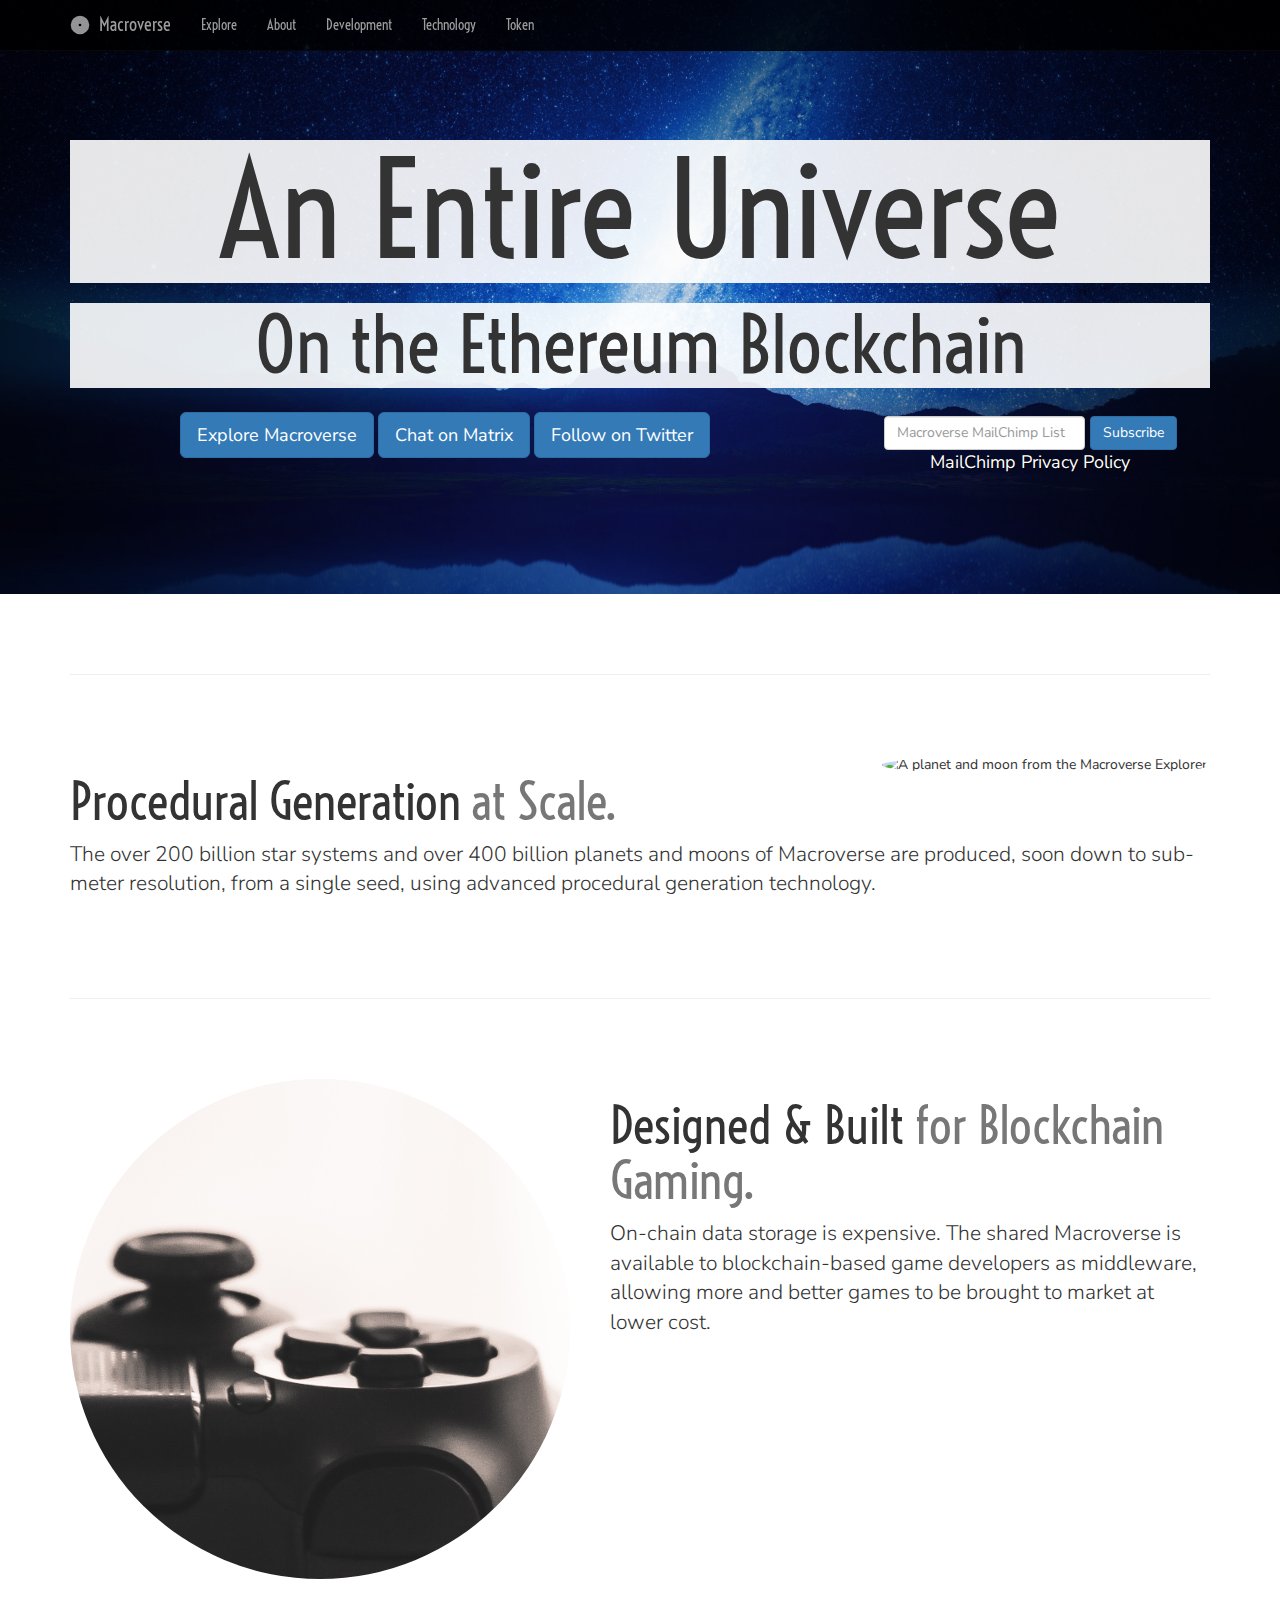
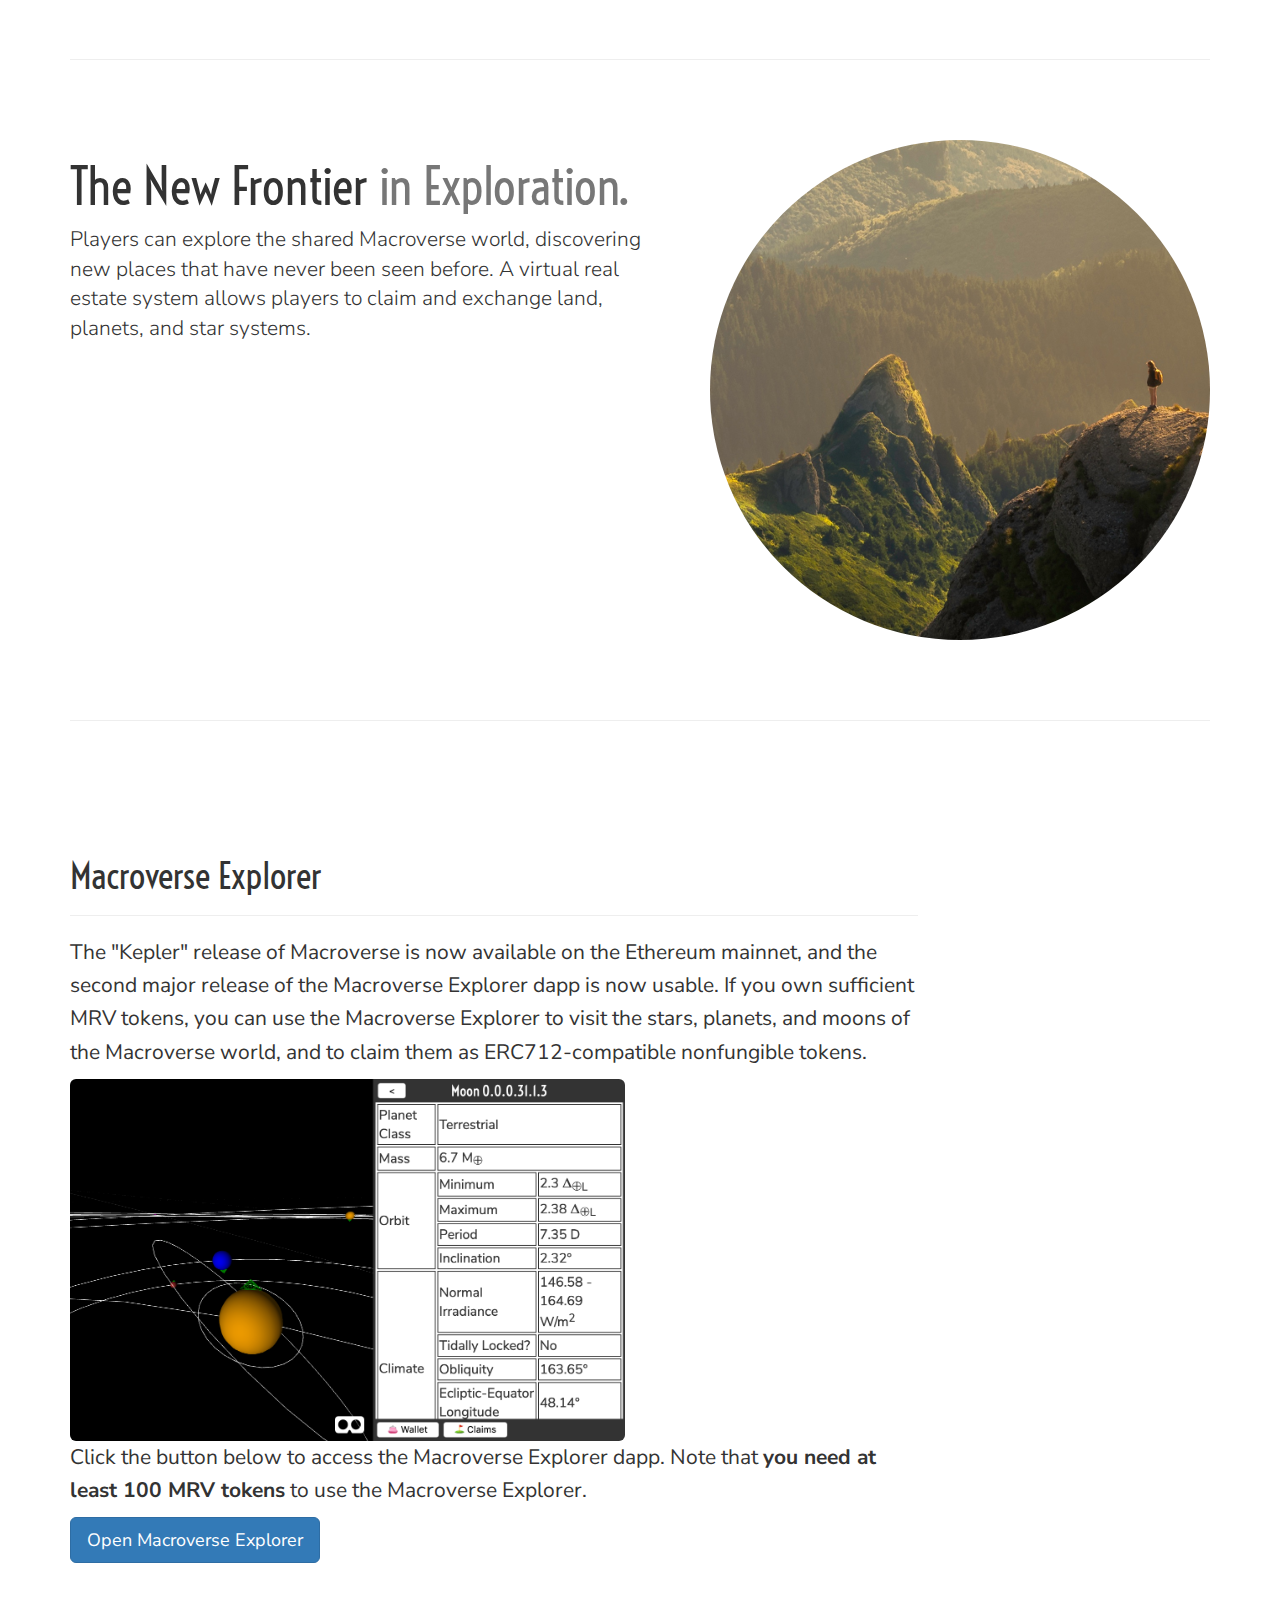
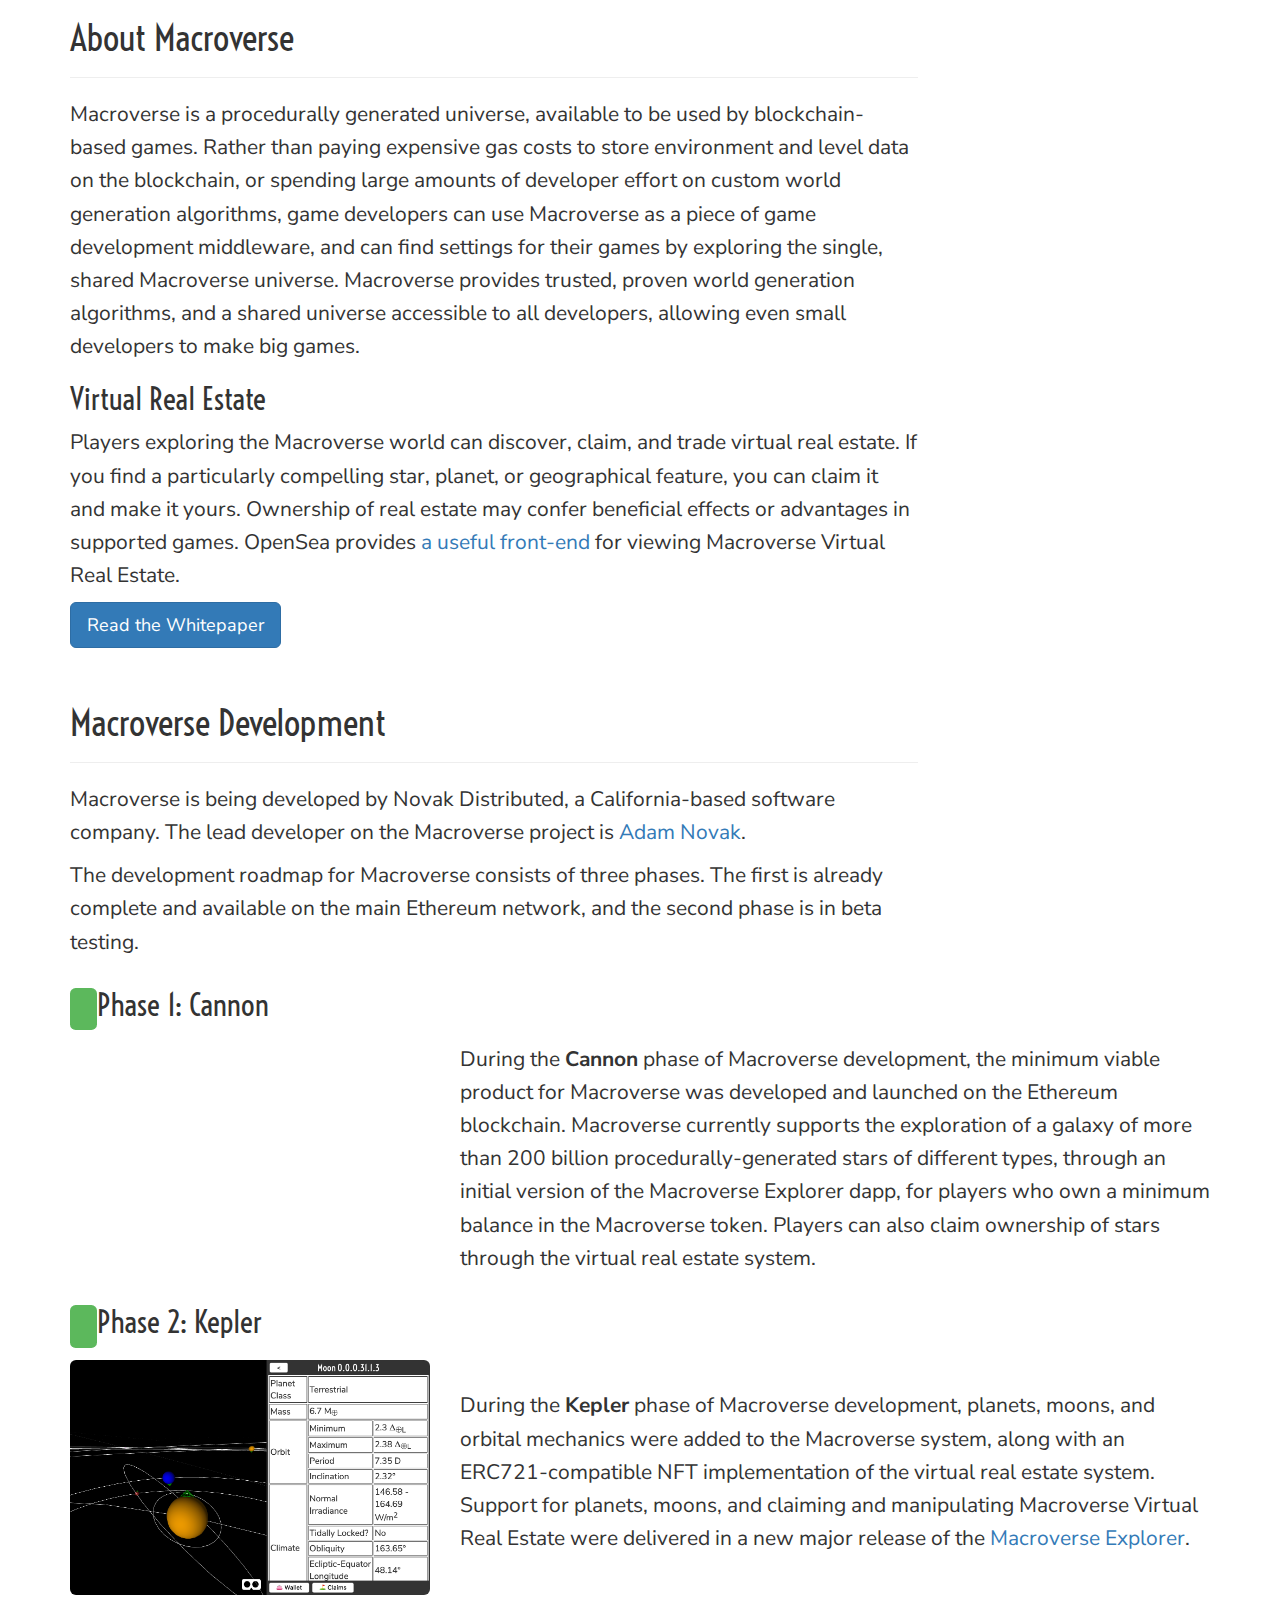
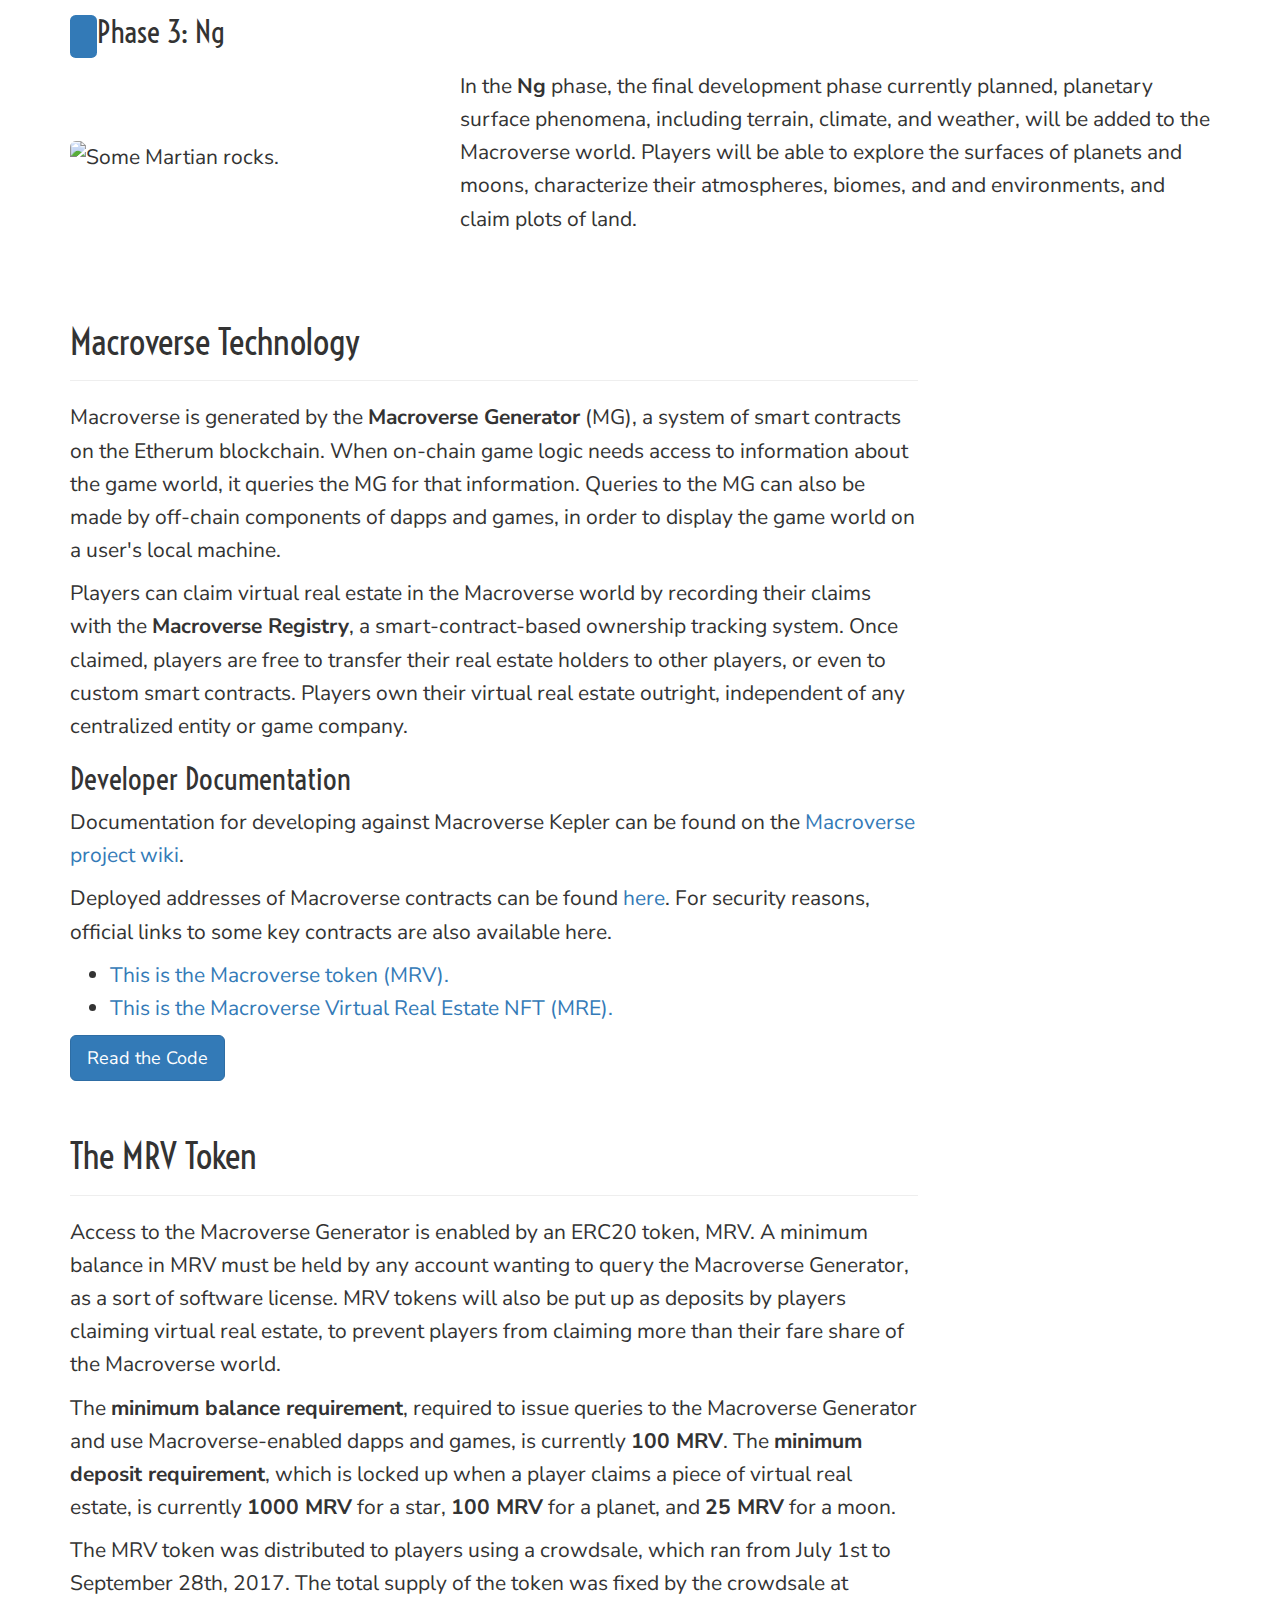
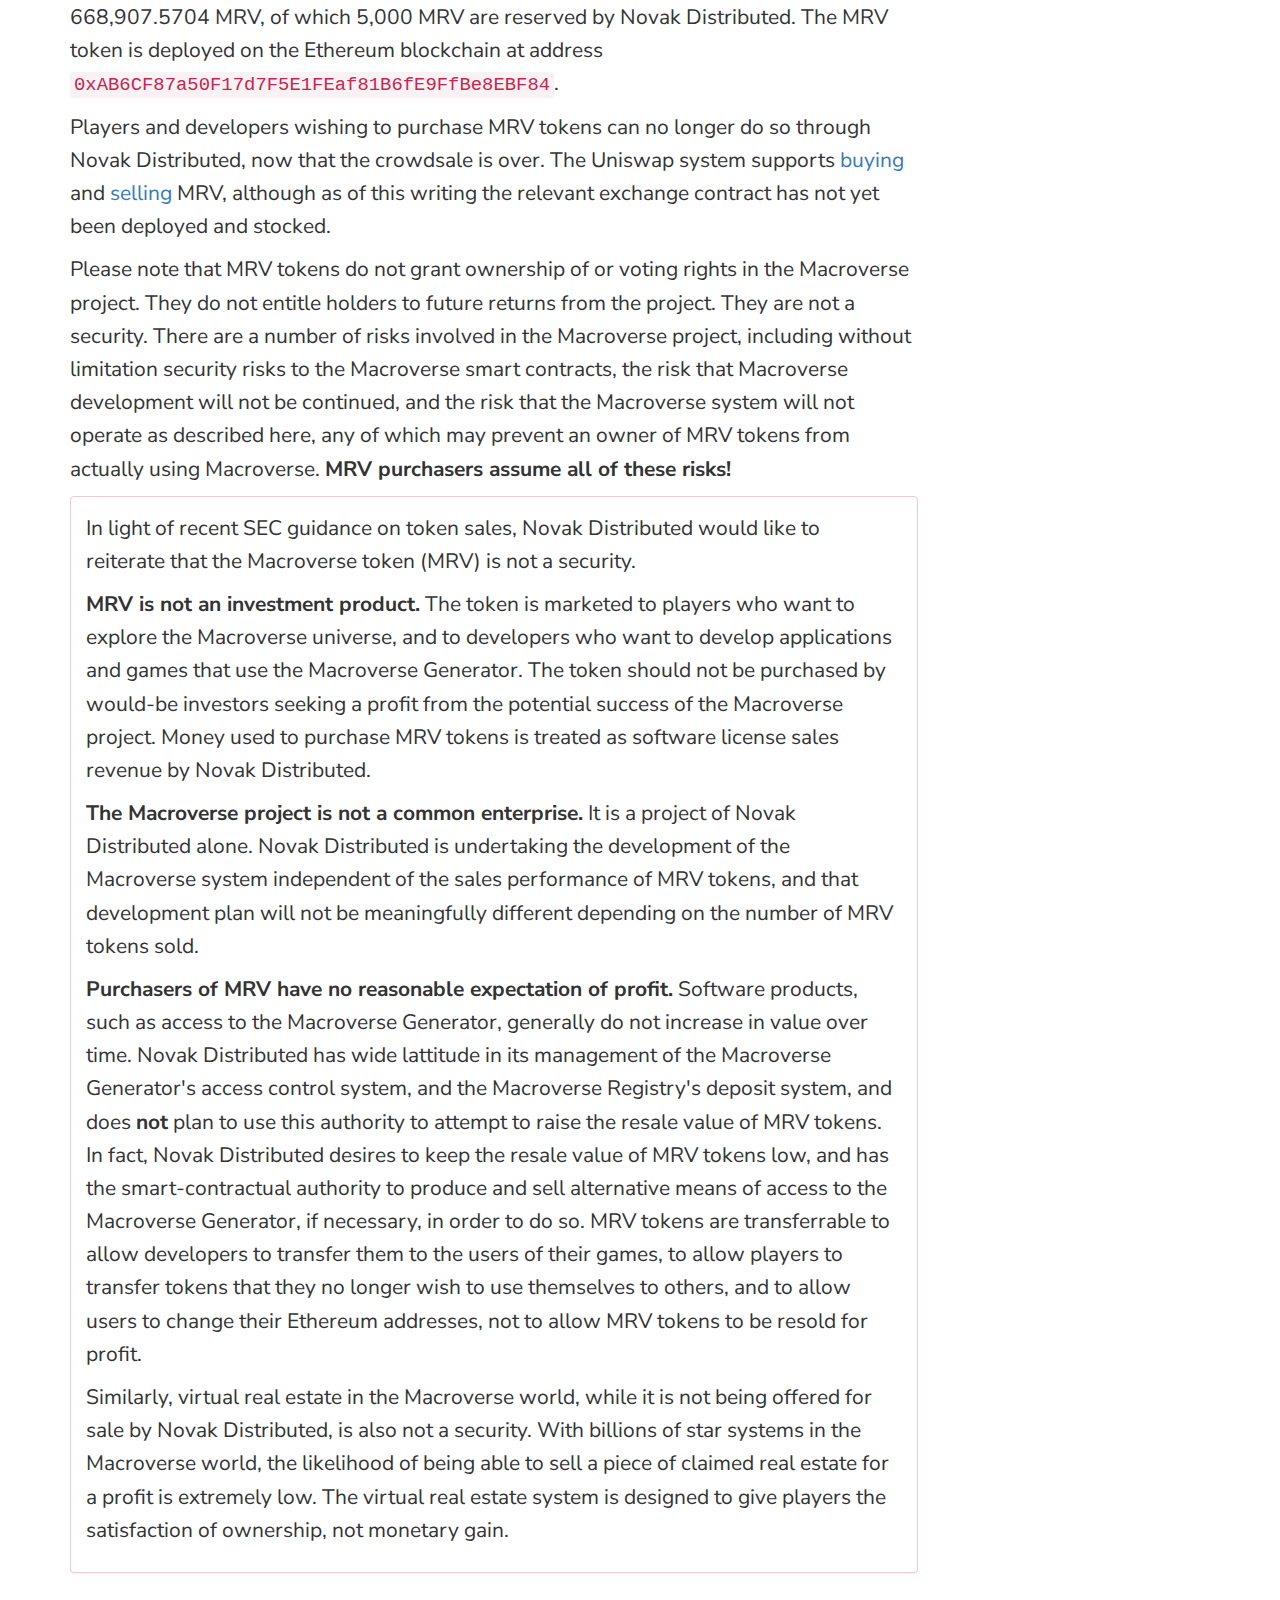
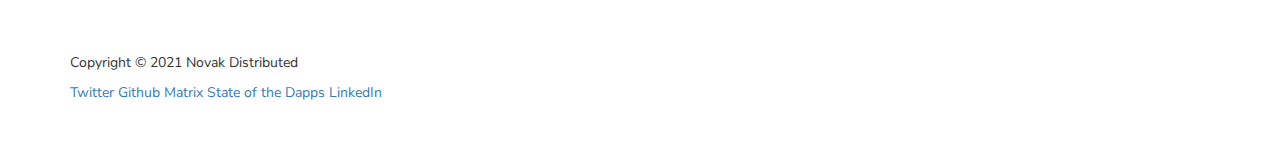
==== index.html @ 2e2df435 "Bump copyright year" ====
<!DOCTYPE html>
<html lang="en">

<head>
    <meta charset="utf-8">
    <meta http-equiv="X-UA-Compatible" content="IE=edge">
    <meta name="viewport" content="width=device-width, initial-scale=1">
    <meta name="description" content="Macroverse is a procedurally-generated world on the Ethereum blockchain. Blockchain games can use the single shared Macroverse world, and players can discover and claim virtual real estate.">
    <meta name="author" content="Novak Distributed">
    <link rel="icon" href="img/logo.png">

    <title>Macroverse: An Entire Universe on the Ethereum Blockchain</title>

    <meta property="og:title" content="Macroverse: An Entire Universe on the Ethereum Blockchain">
    <meta property="og:description" content="Macroverse is a procedurally-generated world on the Ethereum blockchain. Blockchain games can use the single shared Macroverse world, and players can discover and claim virtual real estate.">
    <meta property="og:url" content="https://macroverse.io/">
    <meta property="og:type" content="website">
    <meta property="og:image" content="https://macroverse.io/img/screenshot.jpg">
    
    <meta property="twitter:card" content="summary_large_image">
    <meta property="twitter:site" content="MacroverseMRV">
    
    
    
    <!-- Bootstrap Core CSS -->
    <link href="css/bootstrap.min.css" rel="stylesheet">

    <!-- Custom CSS -->
    <link href="css/one-page-wonder.css" rel="stylesheet">
    
    <!-- Cool Fonts for Cool Stuff -->
    <link href="https://fonts.googleapis.com/css?family=Nunito+Sans|Voltaire" rel="stylesheet">
    
    <!-- Font Awesome -->
    <link href="css/font-awesome.min.css" rel="stylesheet">

    <!-- HTML5 Shim and Respond.js IE8 support of HTML5 elements and media queries -->
    <!-- WARNING: Respond.js doesn't work if you view the page via file:// -->
    <!--[if lt IE 9]>
        <script src="https://oss.maxcdn.com/libs/html5shiv/3.7.0/html5shiv.js"></script>
        <script src="https://oss.maxcdn.com/libs/respond.js/1.4.2/respond.min.js"></script>
    <![endif]-->

</head>

<body>

    <!-- Navigation -->
    <nav class="navbar navbar-inverse navbar-fixed-top transparent" role="navigation">
        <div class="container">
            <!-- Brand and toggle get grouped for better mobile display -->
            <div class="navbar-header">
                <button type="button" class="navbar-toggle transbutton" data-toggle="collapse" data-target="#bs-example-navbar-collapse-1">
                    <span class="sr-only">Toggle navigation</span>
                    <span class="icon-bar"></span>
                    <span class="icon-bar"></span>
                    <span class="icon-bar"></span>
                </button>
                <a class="navbar-brand nonsense transbutton" href="#"><span class="navbar-holder"><div class="navbar-logo" aria-hidden="true"></div></span><span class="navbar-name">Macroverse</span></a>
            </div>
            <!-- Collect the nav links, forms, and other content for toggling -->
            <div class="collapse navbar-collapse" id="bs-example-navbar-collapse-1">
                <ul class="nav navbar-nav">
                    <li class="transbutton">
                        <a href="#explore">Explore</a>
                    </li>
                    <li class="transbutton">
                        <a href="#about">About</a>
                    </li>
                    <li class="transbutton">
                        <a href="#dev">Development</a>
                    </li>
                    <li class="transbutton">
                        <a href="#tech">Technology</a>
                    </li>
                    <li class="transbutton">
                        <a href="#token">Token</a>
                    </li>
                </ul>
            </div>
            <!-- /.navbar-collapse -->
        </div>
        <!-- /.container -->
    </nav>

    <!-- Full Width Image Header -->
    <header class="header-image">
        <div class="headline">
            <div class="container">
                <h1 class="nonsense">An Entire Universe</h1>
                <h2>On the Ethereum Blockchain</h2>
                <div class="row">
                    <div class="col-md-8 action">
                        <a class="btn btn-primary btn-lg" href="#explore">
                            <span class="fa fa-flag" aria-hidden="true"></span>
                            Explore Macroverse
                        </a>
                    
                        <a class="btn btn-primary btn-lg" href="https://matrix.to/#/#macroverse:matrix.org" target="_blank">
                            <span class="fa fa-comments-o" aria-hidden="true"></span>
                            Chat on Matrix
                        </a>
                    
                        <a class="btn btn-primary btn-lg" href="https://twitter.com/MacroverseMRV" target="_blank">
                            <span class="fa fa-twitter" aria-hidden="true"></span>
                            Follow on Twitter
                        </a>
                    </div>
                    <form class="form-inline col-md-4 action tall-form" action="https://twitter.us16.list-manage.com/subscribe/post" method="POST" target="_blank">
                        <input type="hidden" name="u" value="1e07a358abd846919124be0b8">
                        <input type="hidden" name="id" value="fa90f1ebbe">
                        <div style="display: none" aria-label="Please leave the following three fields empty">
                            <label for="b_name">Name: </label>
                            <input type="text" name="b_name" tabindex="-1" value="" placeholder="Freddie">

                            <label for="b_email">Email: </label>
                            <input type="email" name="b_email" tabindex="-1" value="" placeholder="youremail@gmail.com">

                            <label for="b_comment">Comment: </label>
                            <textarea name="b_comment" tabindex="-1" placeholder="Please comment"></textarea>
                        </div>

                        <div class="form-group">
                            <input type="email" value="" name="MERGE0" class="form-control" placeholder="Macroverse MailChimp List">
                            <input type="submit" value="Subscribe" name="submit" class="btn btn-primary"><br>
                            <a class="mail-privacy" href="https://mailchimp.com/legal/privacy/" target="_blank">MailChimp Privacy Policy</a>
                        </div>
                    </form>
                </div>
            </div>
        </div>
    </header>

    <!-- Page Content -->
    <div class="container">

        <hr class="featurette-divider">

        <!-- First Featurette -->
        <div class="featurette" id="pitch1">
            <img class="featurette-image img-circle img-responsive pull-right" src="img/explorer-promo.png" title="A planet and moon from the Macroverse Explorer.">
            <h2 class="featurette-heading">Procedural Generation
                <span class="text-muted">at Scale.</span>
            </h2>
            <p class="lead">
                The over 200 billion star systems and over 400 billion planets and moons of Macroverse are produced, soon down to sub-meter resolution, from a single seed, using advanced procedural generation technology.
            </p>
        </div>

        <hr class="featurette-divider">

        <!-- Second Featurette -->
        <div class="featurette" id="pitch2">
            <img class="featurette-image img-circle img-responsive pull-left" src="img/gaming.png" title="A video game controller.">
            <h2 class="featurette-heading">Designed & Built
                <span class="text-muted">for Blockchain Gaming.</span>
            </h2>
            <p class="lead">
                On-chain data storage is expensive. The shared Macroverse is available to blockchain-based game developers as middleware, allowing more and better games to be brought to market at lower cost.
            </p>
        </div>

        <hr class="featurette-divider">

        <!-- Third Featurette -->
        <div class="featurette" id="pitch3">
            <img class="featurette-image img-circle img-responsive pull-right" src="img/exploration2.png" title="A person with a backpack overlooking a valley full of trees.">
            <h2 class="featurette-heading">The New Frontier
                <span class="text-muted">in Exploration.</span>
            </h2>
            <p class="lead">
                Players can explore the shared Macroverse world, discovering new places that have never been seen before. A virtual real estate system allows players to claim and exchange land, planets, and star systems.
            </p>
        </div>

        <hr class="featurette-divider">
        
        <section class="row">
            <div class="col-lg-9" id="explore">
                <a name="kepler-beta"></a>
                <div class="page-header">
                    <h1 class="display-3">Macroverse Explorer</h1>
                </div>
                <p>
                   The &quot;Kepler&quot; release of Macroverse is now available on the Ethereum mainnet, and the second major release of the Macroverse Explorer dapp is now usable. If you own sufficient MRV tokens, you can use the Macroverse Explorer to visit the stars, planets, and moons of the Macroverse world, and to claim them as ERC712-compatible nonfungible tokens.
                </p>
                <div class="row">
                    <div class="col-md-8">
                        <img class="img-responsive img-rounded" src="img/explorer2.png" title="A screenshot of the Macroverse Explorer Kepler beta, showing a 3D view of a planet with moons and a selection of planet statistics.">
                    </div>
                </div>
                <p>
                    Click the button below to access the Macroverse Explorer dapp. Note that <b>you need at least 100 MRV tokens</b> to use the Macroverse Explorer.
                </p>
                <a class="btn btn-primary btn-lg" href="https://novakdistributed.github.io/macroverse-explorer/" target="_blank">
                    <span class="fa fa-external-link" aria-hidden="true"></span>
                    Open Macroverse Explorer
                </a>
            </div>
        </section>

        <section class="row">
            <div class="col-lg-9" id="about">
                <div class="page-header">
                    <h1 class="display-3">About Macroverse</h1>
                </div>
                <p>
                    Macroverse is a procedurally generated universe, available to be used by blockchain-based games. Rather than paying expensive gas costs to store environment and level data on the blockchain, or spending large amounts of developer effort on custom world generation algorithms, game developers can use Macroverse as a piece of game development middleware, and can find settings for their games by exploring the single, shared Macroverse universe. Macroverse provides trusted, proven world generation algorithms, and a shared universe accessible to all developers, allowing even small developers to make big games.
                </p>
                <h2>Virtual Real Estate</h2>
                <p>
                    Players exploring the Macroverse world can discover, claim, and trade virtual real estate. If you find a particularly compelling star, planet, or geographical feature, you can claim it and make it yours. Ownership of real estate may confer beneficial effects or advantages in supported games. OpenSea provides <a href="https://opensea.io/assets/macroverse-real-estate" target="_blank">a useful front-end</a> for viewing Macroverse Virtual Real Estate.
                </p>
                <a class="btn btn-primary btn-lg" href="MacroverseWhitepaper.pdf" target="_blank">
                    <span class="fa fa-book" aria-hidden="true"></span>
                    Read the Whitepaper
                </a>
            </div>
        </section>
        
        <section class="row">
            <div class="col-lg-9" id="dev">
                <div class="page-header">
                    <h1 class="display-3">Macroverse Development</h1>
                </div>
                <p>
                    Macroverse is being developed by Novak Distributed, a California-based software company. The lead developer on the Macroverse project is <a href="https://www.linkedin.com/in/adam-novak-607177133/">Adam Novak</a>.
                </p>
                <p>
                    The development roadmap for Macroverse consists of three phases. The first is already complete and available on the main Ethereum network, and the second phase is in beta testing.
                </p>
            </div>
            <div class="col-lg-12">
                <h2><span class="label label-success"><i class="fa fa-check" aria-hidden="true"></i></span> Phase 1: Cannon</h2>
                
                <div class="row vertical-align">
                    <div class="col-md-4">
                        <video autoplay muted loop class="img-responsive img-rounded" title="An animation of the version 1 Macroverse Explorer loading a sector full of stars.">
                            <source src="img/explorer.mp4" type="video/mp4">
                        </video>
                    </div>
                    <div class="col-md-8">
                        <p>
                            During the <strong>Cannon</strong> phase of Macroverse development, the minimum viable product for Macroverse was developed and launched on the Ethereum blockchain. Macroverse currently supports the exploration of a galaxy of more than 200 billion procedurally-generated stars of different types, through an initial version of the Macroverse Explorer dapp, for players who own a minimum balance in the Macroverse token. Players can also claim ownership of stars through the virtual real estate system.
                        </p>
                    </div>
                </div>
                <h2><span class="label label-success"><i class="fa fa-check" aria-hidden="true"></i></span> Phase 2: Kepler</h2>
                <div class="row vertical-align">
                    <div class="col-md-4">
                        <img class="img-responsive img-rounded" src="img/explorer2.png" title="A screenshot of the Macroverse Explorer Kepler beta, showing a 3D view of a planet with moons and a selection of planet statistics.">
                    </div>
                    <div class="col-md-8">
                        <p>
                            During the <strong>Kepler</strong> phase of Macroverse development, planets, moons, and orbital mechanics were added to the Macroverse system, along with an ERC721-compatible NFT implementation of the virtual real estate system. Support for planets, moons, and claiming and manipulating Macroverse Virtual Real Estate were delivered in a new major release of the <a href="#explore">Macroverse Explorer</a>.
                        </p>
                    </div>
                </div>
                <h2><span class="label label-primary"><i class="fa fa-cog fa-spin" aria-hidden="true"></i></span> Phase 3: Ng</h2>
                <div class="row vertical-align">
                    <div class="col-md-4">
                        <img class="img-responsive img-rounded" src="img/mars.jpg" title="Some Martian rocks.">
                    </div>
                    <div class="col-md-8">
                        <p>
                            In the <strong>Ng</strong> phase, the final development phase currently planned, planetary surface phenomena, including terrain, climate, and weather, will be added to the Macroverse world. Players will be able to explore the surfaces of planets and moons, characterize their atmospheres, biomes, and and environments, and claim plots of land.
                        </p>
                    </div>
                </div>
            </div>
        </section>
        
        <section class="row">
            <div class="col-lg-9" id="tech">
                <div class="page-header">
                    <h1 class="display-3">Macroverse Technology</h1>
                </div>
                <p>
                    Macroverse is generated by the <b>Macroverse Generator</b> (MG), a system of smart contracts on the Etherum blockchain. When on-chain game logic needs access to information about the game world, it queries the MG for that information. Queries to the MG can also be made by off-chain components of dapps and games, in order to display the game world on a user's local machine.
                </p>
                <p>
                    Players can claim virtual real estate in the Macroverse world by recording their claims with the <b>Macroverse Registry</b>, a smart-contract-based ownership tracking system. Once claimed, players are free to transfer their real estate holders to other players, or even to custom smart contracts. Players own their virtual real estate outright, independent of any centralized entity or game company.
                </p>
                
                <h2>Developer Documentation</h2>
                <p>
                    Documentation for developing against Macroverse Kepler can be found on the <a href="https://github.com/NovakDistributed/macroverse/wiki" target="_blank">Macroverse project wiki</a>.
                </p>
                <p>
                    Deployed addresses of Macroverse contracts can be found <a href="https://github.com/NovakDistributed/macroverse/wiki/Contract-Addresses" target="_blank">here</a>. For security reasons, official links to some key contracts are also available here.
                </p>
                <ul>
                    <li><a href="https://etherscan.io/token/0xAB6CF87a50F17d7F5E1FEaf81B6fE9FfBe8EBF84" target="_blank">This is the Macroverse token (MRV).</a></li>
                    <li><a href="https://etherscan.io/token/0xE72f7a7d339A9d4B729dEa0549D39645d51FAaF7" target="_blank">This is the Macroverse Virtual Real Estate NFT (MRE).</a></li>
                </ul>
                
                <a class="btn btn-primary btn-lg" href="https://github.com/NovakDistributed/macroverse" target="_blank">
                    <span class="fa fa-github-alt" aria-hidden="true"></span>
                    Read the Code
                </a>
                
            </div>
        </section>
        
        <section class="row">
            <div class="col-lg-9" id="token">
                <div class="page-header">
                    <h1 class="display-3">The MRV Token</h1>
                </div>
                <p>
                    Access to the Macroverse Generator is enabled by an ERC20 token, MRV. A minimum balance in MRV must be held by any account wanting to query the Macroverse Generator, as a sort of software license. MRV tokens will also be put up as deposits by players claiming virtual real estate, to prevent players from claiming more than their fare share of the Macroverse world.
                </p>
                <p>
                    The <b>minimum balance requirement</b>, required to issue queries to the Macroverse Generator and use Macroverse-enabled dapps and games, is currently <b>100 MRV</b>. The <b>minimum deposit requirement</b>, which is locked up when a player claims a piece of virtual real estate, is currently <b>1000 MRV</b> for a star, <b>100 MRV</b> for a planet, and <b>25 MRV</b> for a moon.
                </p>
                <p>
                    The MRV token was distributed to players using a crowdsale, which ran from July 1st to September 28th, 2017. The total supply of the token was fixed by the crowdsale at 668,907.5704 MRV, of which 5,000 MRV are reserved by Novak Distributed. The MRV token is deployed on the Ethereum blockchain at address <code class="eth-address">0xAB6CF87a50F17d7F5E1FEaf81B6fE9FfBe8EBF84</code>.
                </p>
                <p>
                    Players and developers wishing to purchase MRV tokens can no longer do so through Novak Distributed, now that the crowdsale is over. The Uniswap system supports <a href="https://uniswap.exchange/swap?theme=light&outputCurrency=0xab6cf87a50f17d7f5e1feaf81b6fe9ffbe8ebf84" target="_blank">buying</a> and <a href="https://uniswap.exchange/swap?theme=light&inputCurrency=0xab6cf87a50f17d7f5e1feaf81b6fe9ffbe8ebf84" target="_blank">selling</a> MRV, although as of this writing the relevant exchange contract has not yet been deployed and stocked.
                </p>
                <p>
                    Please note that MRV tokens do not grant ownership of or voting rights in the Macroverse project. They do not entitle holders to future returns from the project. They are not a security. There are a number of risks involved in the Macroverse project, including without limitation security risks to the Macroverse smart contracts, the risk that Macroverse development will not be continued, and the risk that the Macroverse system will not operate as described here, any of which may prevent an owner of MRV tokens from actually using Macroverse. <strong>MRV purchasers assume all of these risks!</strong>
                </p>
                <div class="panel panel-danger">
                    <div class="panel-body">
                        <p>
                            In light of recent SEC guidance on token sales, Novak Distributed would like to reiterate that the Macroverse token (MRV) is not a security.
                        </p>
                        <p>
                            <strong>MRV is not an investment product.</strong> The token is marketed to players who want to explore the Macroverse universe, and to developers who want to develop applications and games that use the Macroverse Generator. The token should not be purchased by would-be investors seeking a profit from the potential success of the Macroverse project. Money used to purchase MRV tokens is treated as software license sales revenue by Novak Distributed.
                        </p>
                        <p>
                            <strong>The Macroverse project is not a common enterprise.</strong> It is a project of Novak Distributed alone. Novak Distributed is undertaking the development of the Macroverse system independent of the sales performance of MRV tokens, and that development plan will not be meaningfully different depending on the number of MRV tokens sold.
                        </p>
                        <p>
                            <strong>Purchasers of MRV have no reasonable expectation of profit.</strong> Software products, such as access to the Macroverse Generator, generally do not increase in value over time. Novak Distributed has wide lattitude in its management of the Macroverse Generator's access control system, and the Macroverse Registry's deposit system, and does <strong>not</strong> plan to use this authority to attempt to raise the resale value of MRV tokens. In fact, Novak Distributed desires to keep the resale value of MRV tokens low, and has the smart-contractual authority to produce and sell alternative means of access to the Macroverse Generator, if necessary, in order to do so. MRV tokens are transferrable to allow developers to transfer them to the users of their games, to allow players to transfer tokens that they no longer wish to use themselves to others, and to allow users to change their Ethereum addresses, not to allow MRV tokens to be resold for profit.
                        </p>
                        <p>
                            Similarly, virtual real estate in the Macroverse world, while it is not being offered for sale by Novak Distributed, is also not a security. With billions of star systems in the Macroverse world, the likelihood of being able to sell a piece of claimed real estate for a profit is extremely low. The virtual real estate system is designed to give players the satisfaction of ownership, not monetary gain.
                        </p>
                    </div>
                </div>
            </div>
        </section>
        
        <!-- Footer -->
        <footer>
            <div class="row">
                <div class="col-lg-12">
                    <p>
                        
                    </p>
                </div>
            </div>
            <div class="row">
                <div class="col-lg-12">
                    <p>Copyright &copy; 2021 Novak Distributed</p>
                    <p>
                        <a href="https://twitter.com/MacroverseMRV">Twitter</a>
                        <a href="https://github.com/NovakDistributed/macroverse">Github</a>
                        <a href="https://matrix.to/#/#macroverse:matrix.org">Matrix</a>
                        <a href="https://dapps.ethercasts.com/dapp/macroverse">State of the Dapps</a>
                        <a href="https://www.linkedin.com/in/adam-novak-607177133/">LinkedIn</a>
                    </p>
                </div>
            </div>
        </footer>

    </div>
    <!-- /.container -->

    <!-- jQuery -->
    <script src="js/jquery.js"></script>

    <!-- Bootstrap Core JavaScript -->
    <script src="js/bootstrap.min.js"></script>
    
</body>

</html>
---- css/one-page-wonder.css ----
/*
 * Start Bootstrap - One Page Wonder (http://startbootstrap.com/)
 * Copyright 2013-2016 Start Bootstrap
 * Licensed under MIT (https://github.com/BlackrockDigital/startbootstrap/blob/gh-pages/LICENSE)
 */

body {
    margin-top: 0px; /*50px;*/ /* Required padding for .navbar-fixed-top. Remove if using .navbar-static-top. Change if height of navigation changes. */
}

/* Cool Fonts */
h1,h2,h3,.navbar { 
    font-family: 'Voltaire', sans-serif;
}
body,form,.btn,h4,h5,h6,.label {
    font-family: 'Nunito Sans', serif;
}

/* Readable Text */
section {
    font-size: 21px;
    line-height: 1.58;
}

h1.display-3 {
    margin-top: 55px;
}

/* Ethereum addresses that fit on phones */
.eth-address {
    word-wrap: break-word;
}

/* Transparent Top Bar */

.transparent {
    background: rgba(0,0,0,0.8);
}

.transbutton-best > a {
    color: red !important;
}

.transbutton-best > a:hover {
    color: white !important;
}

.transbutton:hover {
    background: rgba(0,0,0,1) !important;
}

.navbar-logo {
    width: 20px;
    height: 20px;
    margin-right: 0.5em;
    background-image: url('../img/logo-light.svg');
    background-size: cover;
    display: inline-block;
}

.navbar-name {
    vertical-align: top;
}

.transbutton:hover .navbar-logo, .transbutton:active .navbar-logo, .transbutton:focus .navbar-logo {
    background-image: url('../img/logo-white.svg');
}

/* Space out forms */

.form-padded {
    margin-top: 2em;
    margin-bottom: 2em;
}

.action {
    margin-top: 1em;
}

/* Make the subscribe form at the top match the buttons */
.tall-form {
    font-size: 18px;
    line-height: 1.3333333;
    border-radius: 6px;
}

/* Style the MailChimp privacy link so people can see it */
.mail-privacy {
    color: white;
    text-shadow: 1px 1px 0px black; 
}

.mail-privacy:hover {
    color: white;
    text-shadow: 1px 1px 0px black; 
}


/* Vertically-aligned rows special formatting, but only on sufficiently large screens */
@media only screen and (min-width : 992px) {

    .vertical-align {
        display: flex;
        align-items: center;
        margin-top: 1em;
        margin-bottom: 1em;
    }
    
}

/* I want my phases to look nice */

/* The rest of One Page Wonder */

.header-image {
    display: block;
    width: 100%;
    text-align: center;
    background: url('../img/juskteez-vu-3824.jpg') no-repeat center center scroll; /* http://placehold.it/1900x500 */
    -webkit-background-size: cover;
    -moz-background-size: cover;
    background-size: cover;
    -o-background-size: cover;
}

.headline {
    padding: 120px 0;
}

.headline h1 {
    font-size: 130px;
    background: #fff;
    background: rgba(255,255,255,0.9);
}

.headline h2 {
    font-size: 77px;
    background: #fff;
    background: rgba(255,255,255,0.9);
}

.featurette-divider {
    margin: 80px 0;
}

.featurette {
    overflow: hidden;
}

.featurette-image.pull-left {
    margin-right: 40px;
    max-width: 500px;
    max-height: 500px;
}

.featurette-image.pull-right {
    margin-left: 40px;
}

.featurette-heading {
    font-size: 50px;
}

footer {
    margin: 50px 0;
}

@media(max-width:1200px) {
    .headline h1 {
        font-size: 140px;
    }

    .headline h2 {
        font-size: 63px;
    }

    .featurette-divider {
        margin: 50px 0;
    }

    .featurette-image.pull-left {
        margin-right: 20px;
    }

    .featurette-image.pull-right {
        margin-left: 20px;
    }

    .featurette-heading {
        font-size: 35px;
    }
}

@media(max-width:991px) {
    .headline h1 {
        font-size: 105px;
    }

    .headline h2 {
        font-size: 50px;
    }

    .featurette-divider {
        margin: 40px 0;
    }

    .featurette-image.pull-left,.featurette-image.pull-right {
        max-width: 50%;
    }

    .featurette-image.pull-left {
        margin-right: 20px;
        /* Text wraps closer on the left because it's left-justified, so leave more space */
    }

    .featurette-image.pull-right {
        margin-left: 10px;
    }

    .featurette-heading {
        font-size: 30px;
    }
}

@media(max-width:768px) {
    .container {
        margin: 0 15px;
    }

    .featurette-divider {
        margin: 40px 0;
    }

    .featurette-heading {
        font-size: 25px;
    }
}

@media(max-width:668px) {
    .headline h1 {
        font-size: 70px;
    }

    .headline h2 {
        font-size: 32px;
    }

    .featurette-divider {
        margin: 30px 0;
    }
}

@media(max-width:640px) {
    .headline {
        padding: 75px 0 25px 0;
    }

    .headline h1 {
        font-size: 60px;
    }

    .headline h2 {
        font-size: 30px;
    }
}

@media(max-width:375px) {
    .featurette-divider {
        margin: 10px 0;
    }

    .featurette-image.pull-left,.featurette-image.pull-right {
        max-width: 100%;
    }

    .featurette-image.pull-left {
        margin-right: 0;
        margin-bottom: 10px;
    }

    .featurette-image.pull-right {
        margin-bottom: 10px;
        margin-left: 0;
    }
}
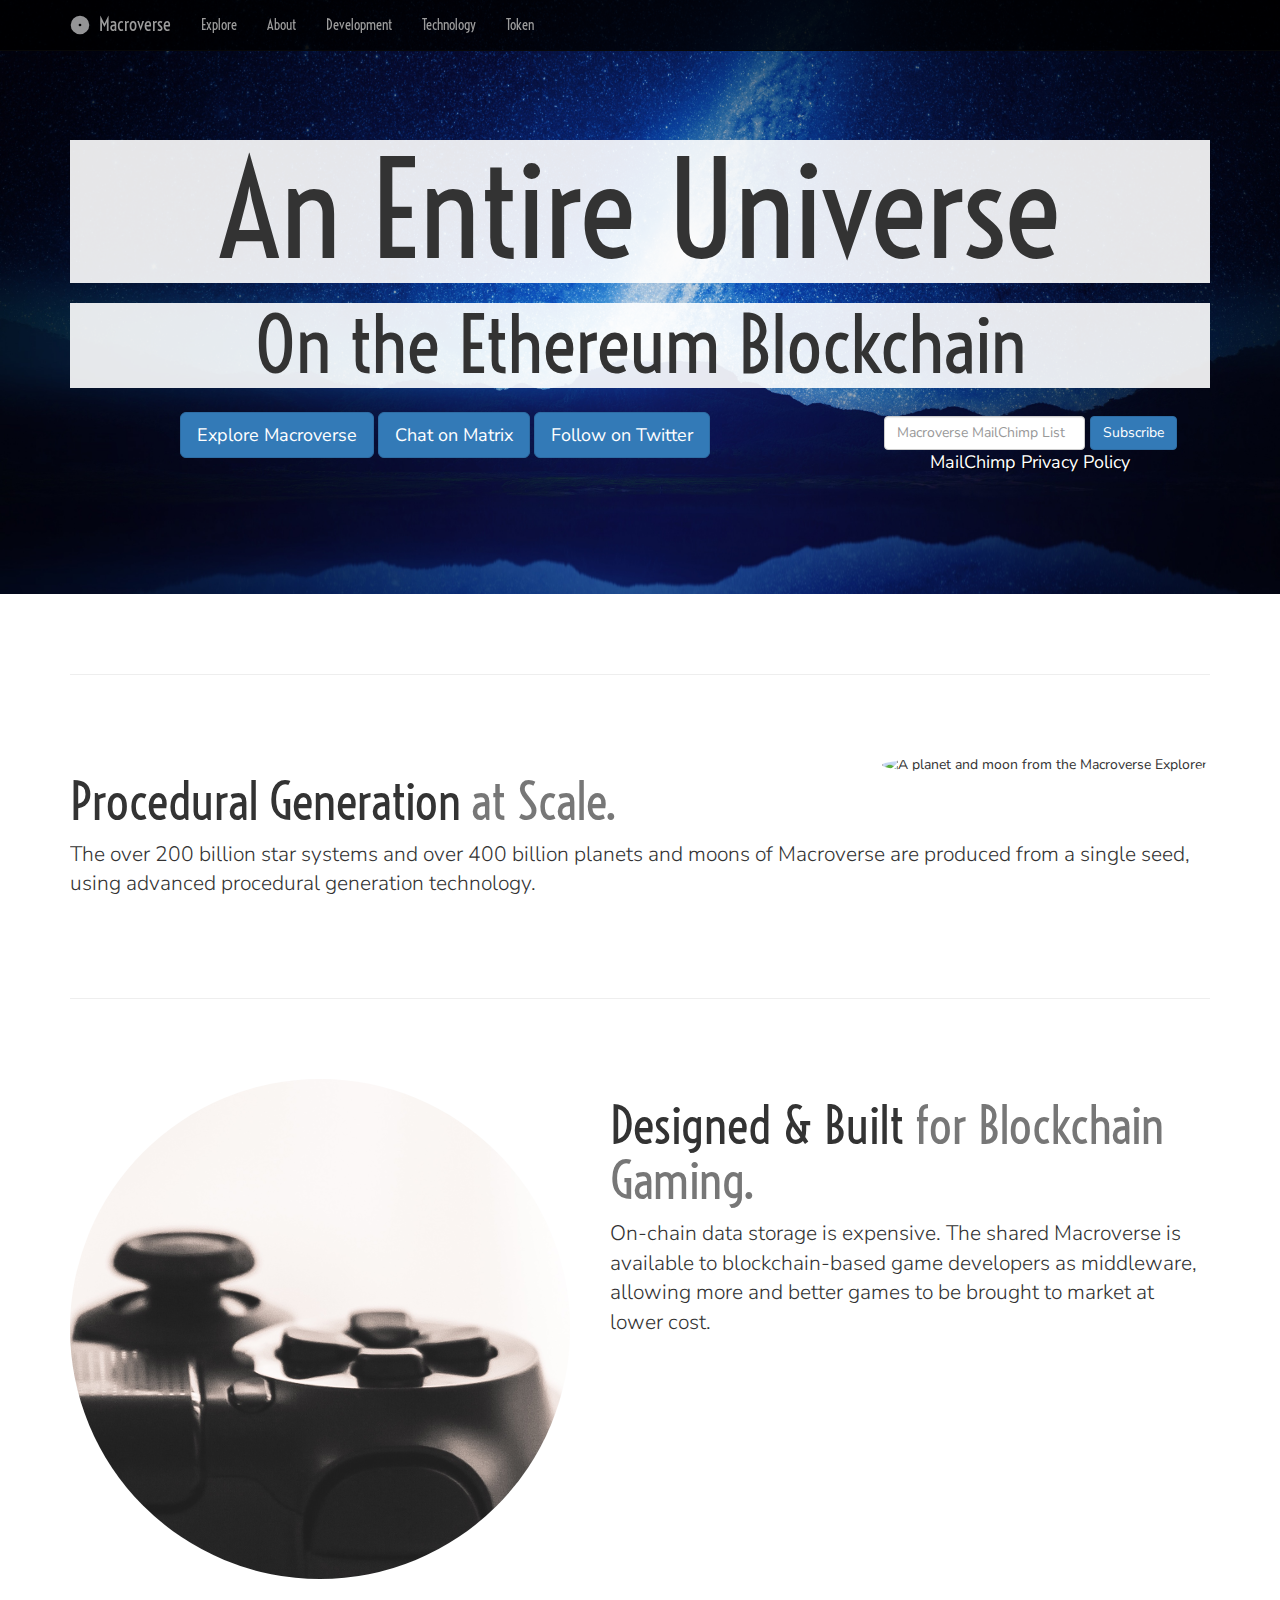
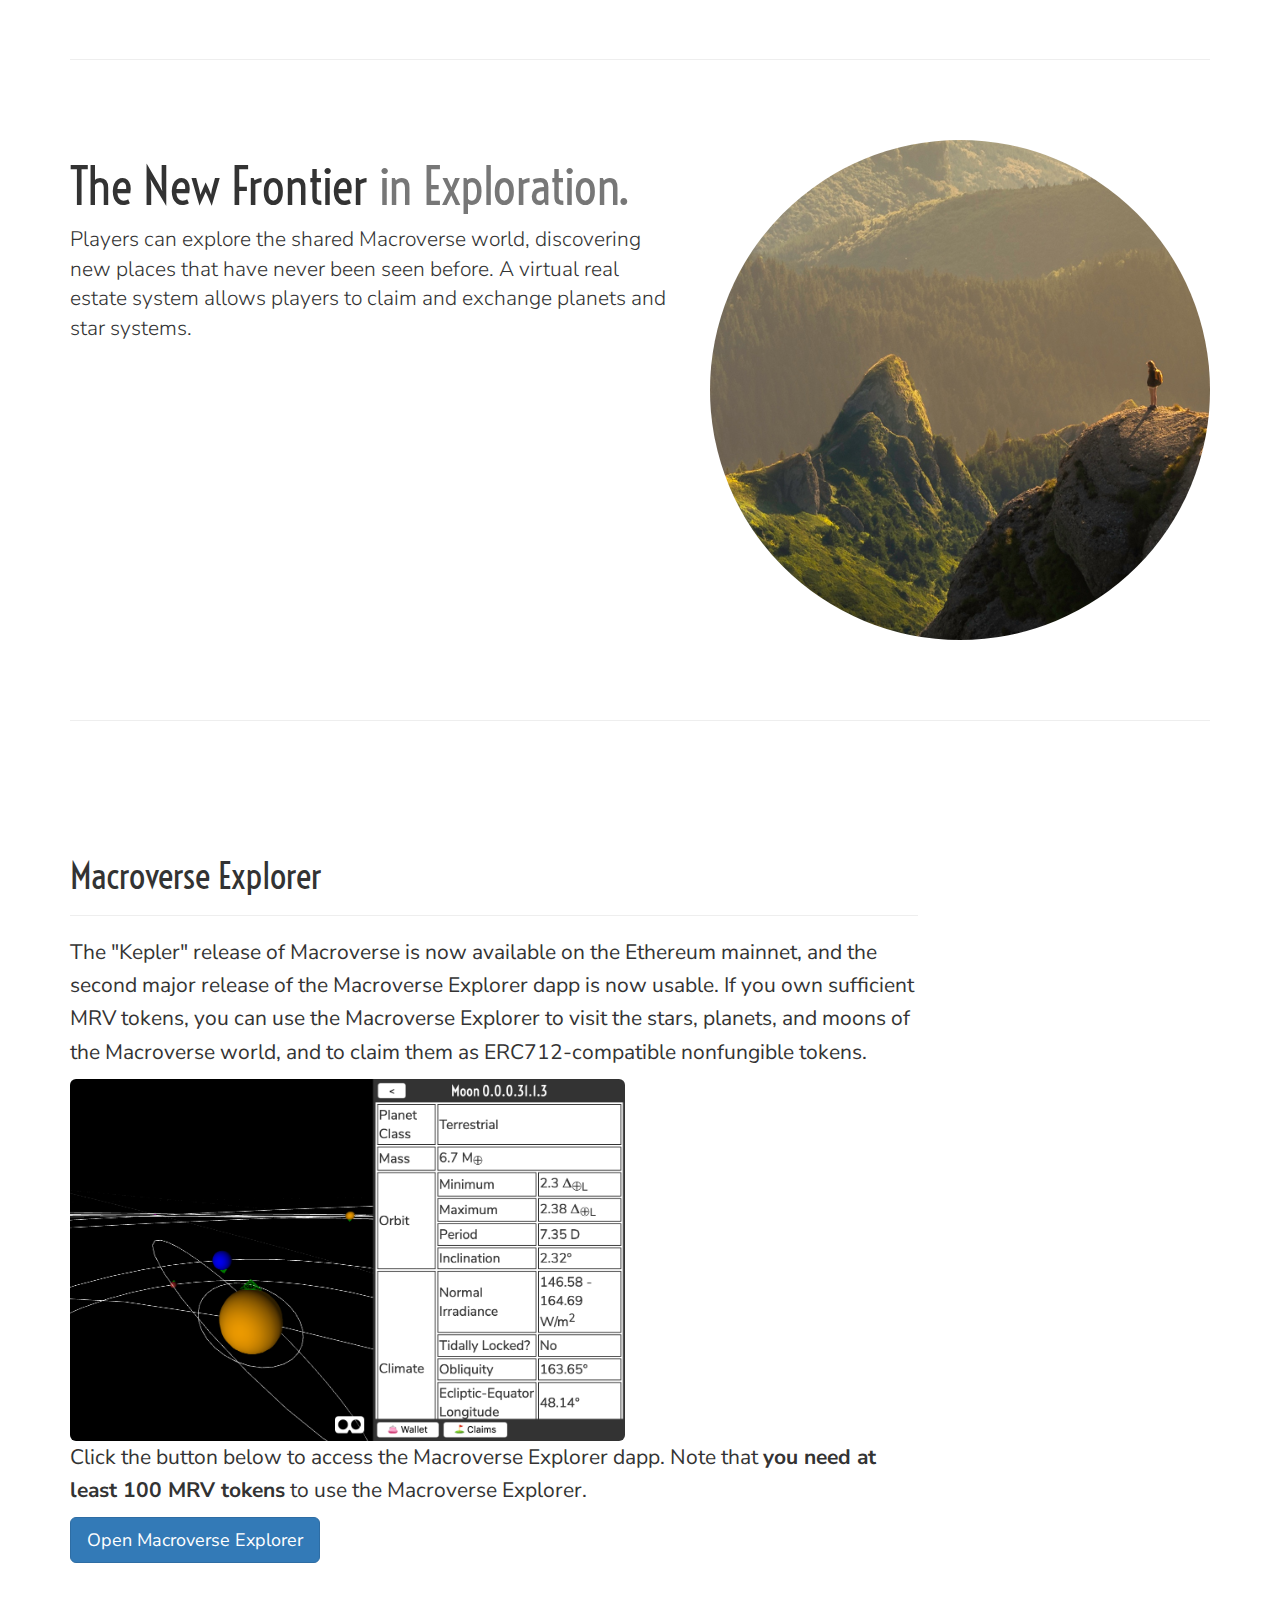
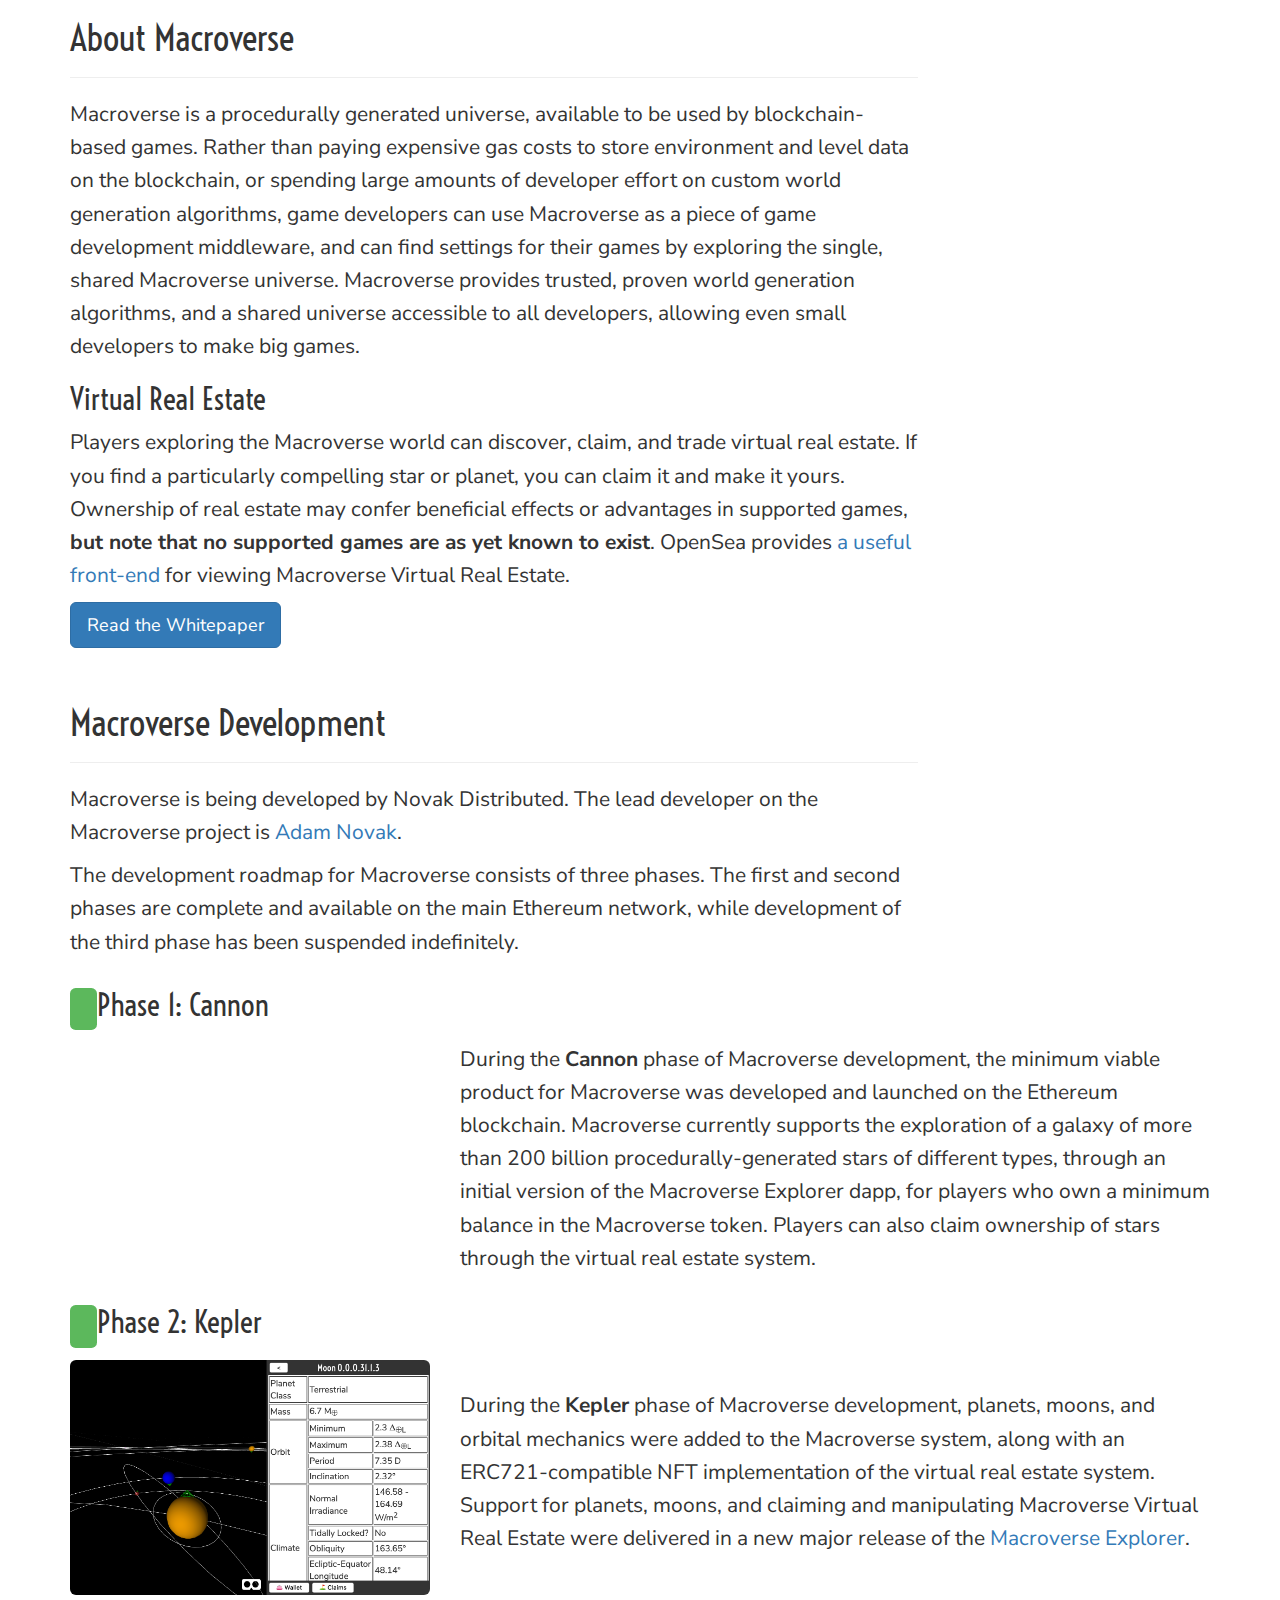
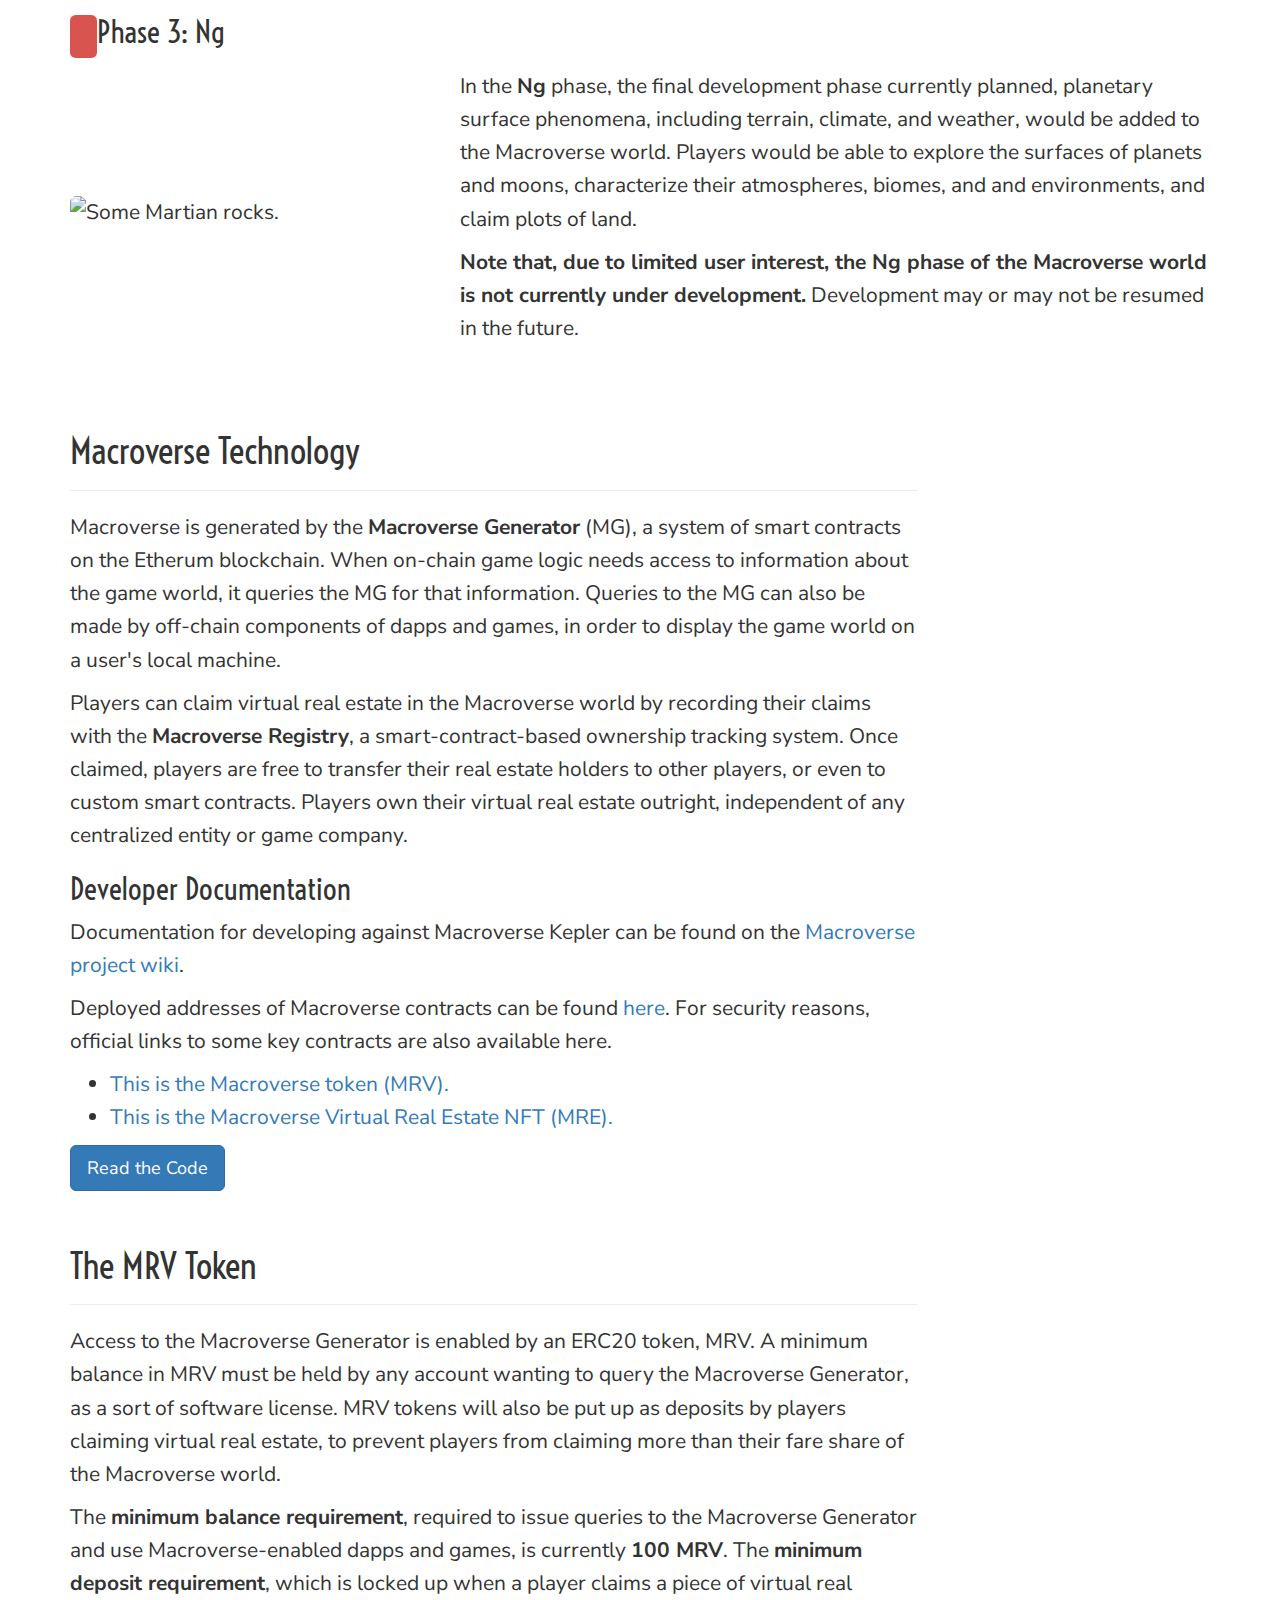
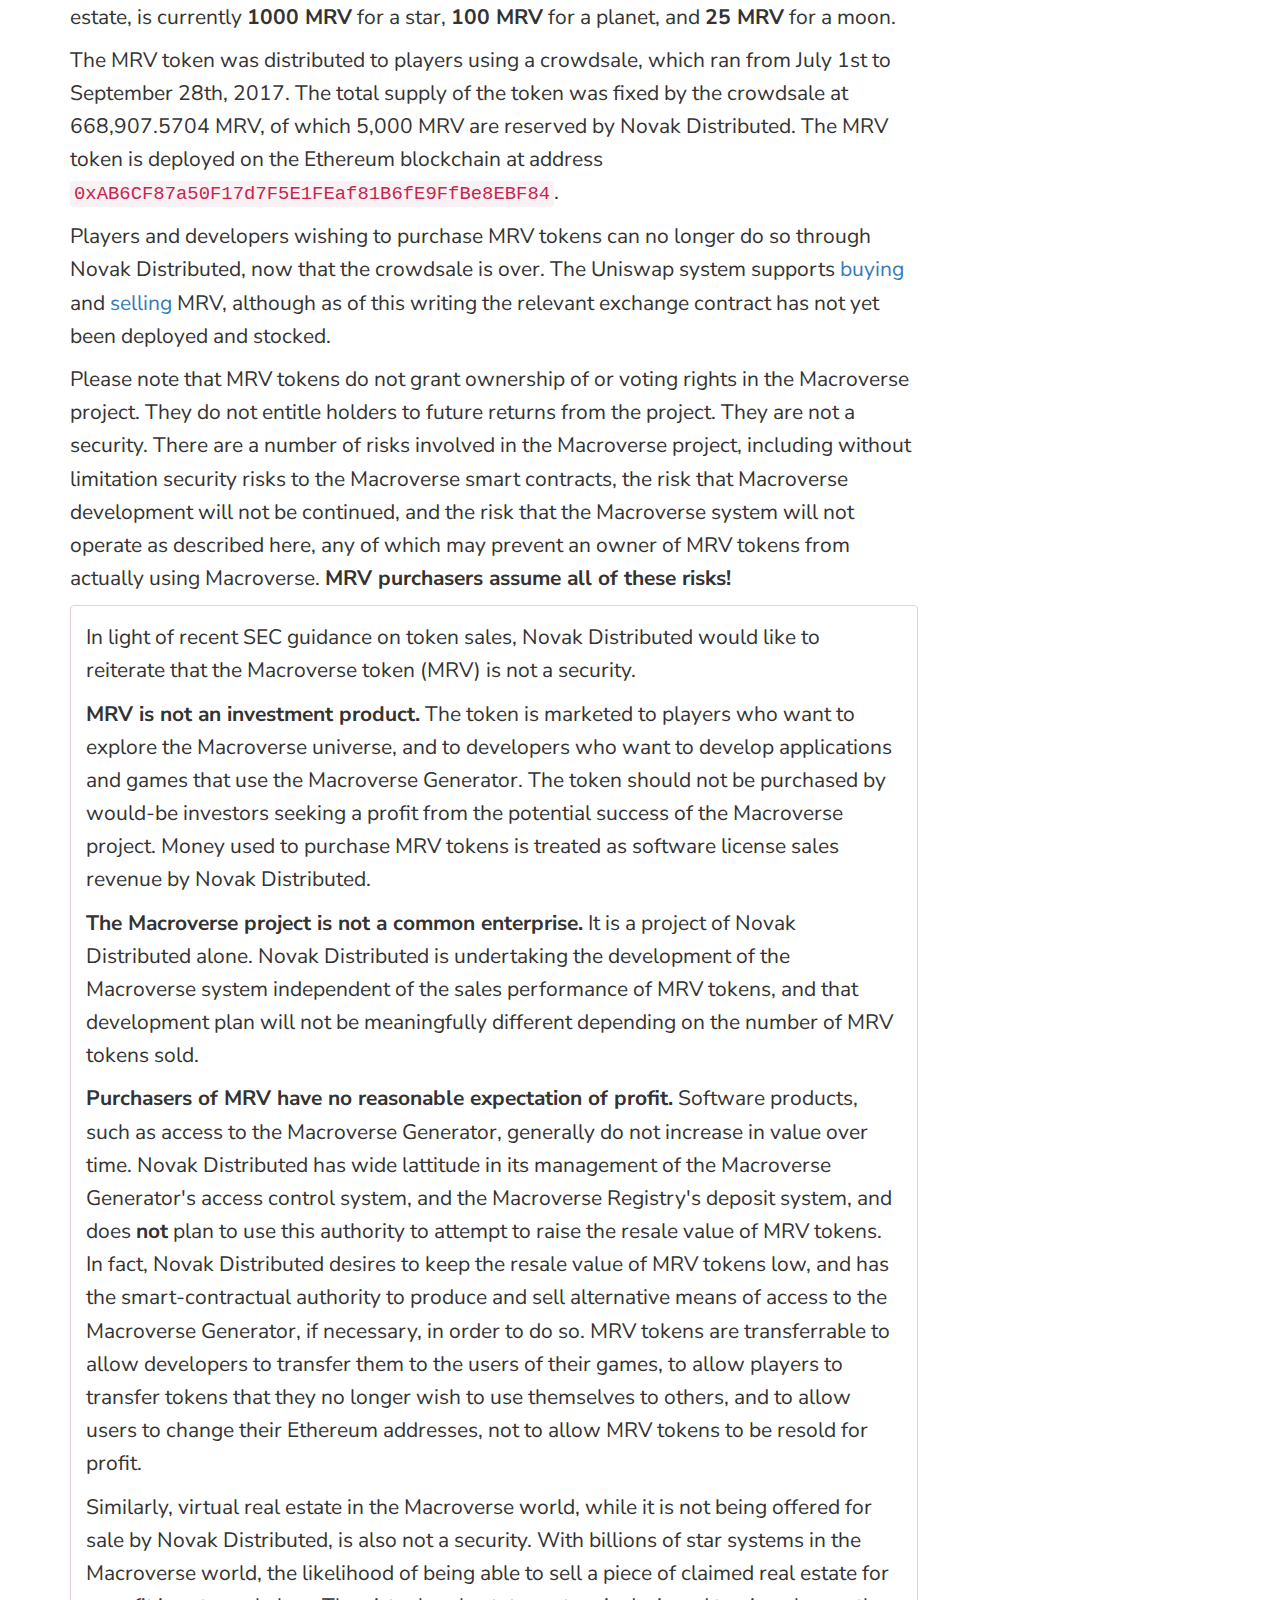
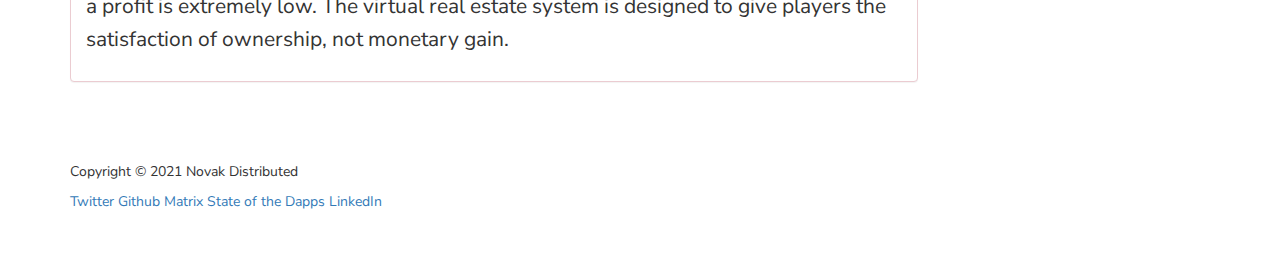
==== commit 0e76ca2c: "Note that Phase 3 development work is not currently being done" ====
--- a/index.html
+++ b/index.html
@@ -143,7 +143,7 @@
                 <span class="text-muted">at Scale.</span>
             </h2>
             <p class="lead">
-                The over 200 billion star systems and over 400 billion planets and moons of Macroverse are produced, soon down to sub-meter resolution, from a single seed, using advanced procedural generation technology.
+                The over 200 billion star systems and over 400 billion planets and moons of Macroverse are produced from a single seed, using advanced procedural generation technology.
             </p>
         </div>
 
@@ -169,7 +169,7 @@
                 <span class="text-muted">in Exploration.</span>
             </h2>
             <p class="lead">
-                Players can explore the shared Macroverse world, discovering new places that have never been seen before. A virtual real estate system allows players to claim and exchange land, planets, and star systems.
+                Players can explore the shared Macroverse world, discovering new places that have never been seen before. A virtual real estate system allows players to claim and exchange planets and star systems.
             </p>
         </div>
 
@@ -209,7 +209,7 @@
                 </p>
                 <h2>Virtual Real Estate</h2>
                 <p>
-                    Players exploring the Macroverse world can discover, claim, and trade virtual real estate. If you find a particularly compelling star, planet, or geographical feature, you can claim it and make it yours. Ownership of real estate may confer beneficial effects or advantages in supported games. OpenSea provides <a href="https://opensea.io/assets/macroverse-real-estate" target="_blank">a useful front-end</a> for viewing Macroverse Virtual Real Estate.
+                    Players exploring the Macroverse world can discover, claim, and trade virtual real estate. If you find a particularly compelling star or planet, you can claim it and make it yours. Ownership of real estate may confer beneficial effects or advantages in supported games, <strong>but note that no supported games are as yet known to exist</strong>. OpenSea provides <a href="https://opensea.io/assets/macroverse-real-estate" target="_blank">a useful front-end</a> for viewing Macroverse Virtual Real Estate.
                 </p>
                 <a class="btn btn-primary btn-lg" href="MacroverseWhitepaper.pdf" target="_blank">
                     <span class="fa fa-book" aria-hidden="true"></span>
@@ -224,10 +224,10 @@
                     <h1 class="display-3">Macroverse Development</h1>
                 </div>
                 <p>
-                    Macroverse is being developed by Novak Distributed, a California-based software company. The lead developer on the Macroverse project is <a href="https://www.linkedin.com/in/adam-novak-607177133/">Adam Novak</a>.
-                </p>
-                <p>
-                    The development roadmap for Macroverse consists of three phases. The first is already complete and available on the main Ethereum network, and the second phase is in beta testing.
+                    Macroverse is being developed by Novak Distributed. The lead developer on the Macroverse project is <a href="https://www.linkedin.com/in/adam-novak-607177133/">Adam Novak</a>.
+                </p>
+                <p>
+                    The development roadmap for Macroverse consists of three phases. The first and second phases are complete and available on the main Ethereum network, while development of the third phase has been suspended indefinitely.
                 </p>
             </div>
             <div class="col-lg-12">
@@ -256,14 +256,17 @@
                         </p>
                     </div>
                 </div>
-                <h2><span class="label label-primary"><i class="fa fa-cog fa-spin" aria-hidden="true"></i></span> Phase 3: Ng</h2>
+                <h2><span class="label label-danger"><i class="fa fa-pause" aria-hidden="true"></i></span> Phase 3: Ng</h2>
                 <div class="row vertical-align">
                     <div class="col-md-4">
                         <img class="img-responsive img-rounded" src="img/mars.jpg" title="Some Martian rocks.">
                     </div>
                     <div class="col-md-8">
                         <p>
-                            In the <strong>Ng</strong> phase, the final development phase currently planned, planetary surface phenomena, including terrain, climate, and weather, will be added to the Macroverse world. Players will be able to explore the surfaces of planets and moons, characterize their atmospheres, biomes, and and environments, and claim plots of land.
+                            In the <strong>Ng</strong> phase, the final development phase currently planned, planetary surface phenomena, including terrain, climate, and weather, would be added to the Macroverse world. Players would be able to explore the surfaces of planets and moons, characterize their atmospheres, biomes, and and environments, and claim plots of land.
+                        </p>
+                        <p>
+                            <strong>Note that, due to limited user interest, the Ng phase of the Macroverse world is not currently under development.</strong> Development may or may not be resumed in the future.
                         </p>
                     </div>
                 </div>
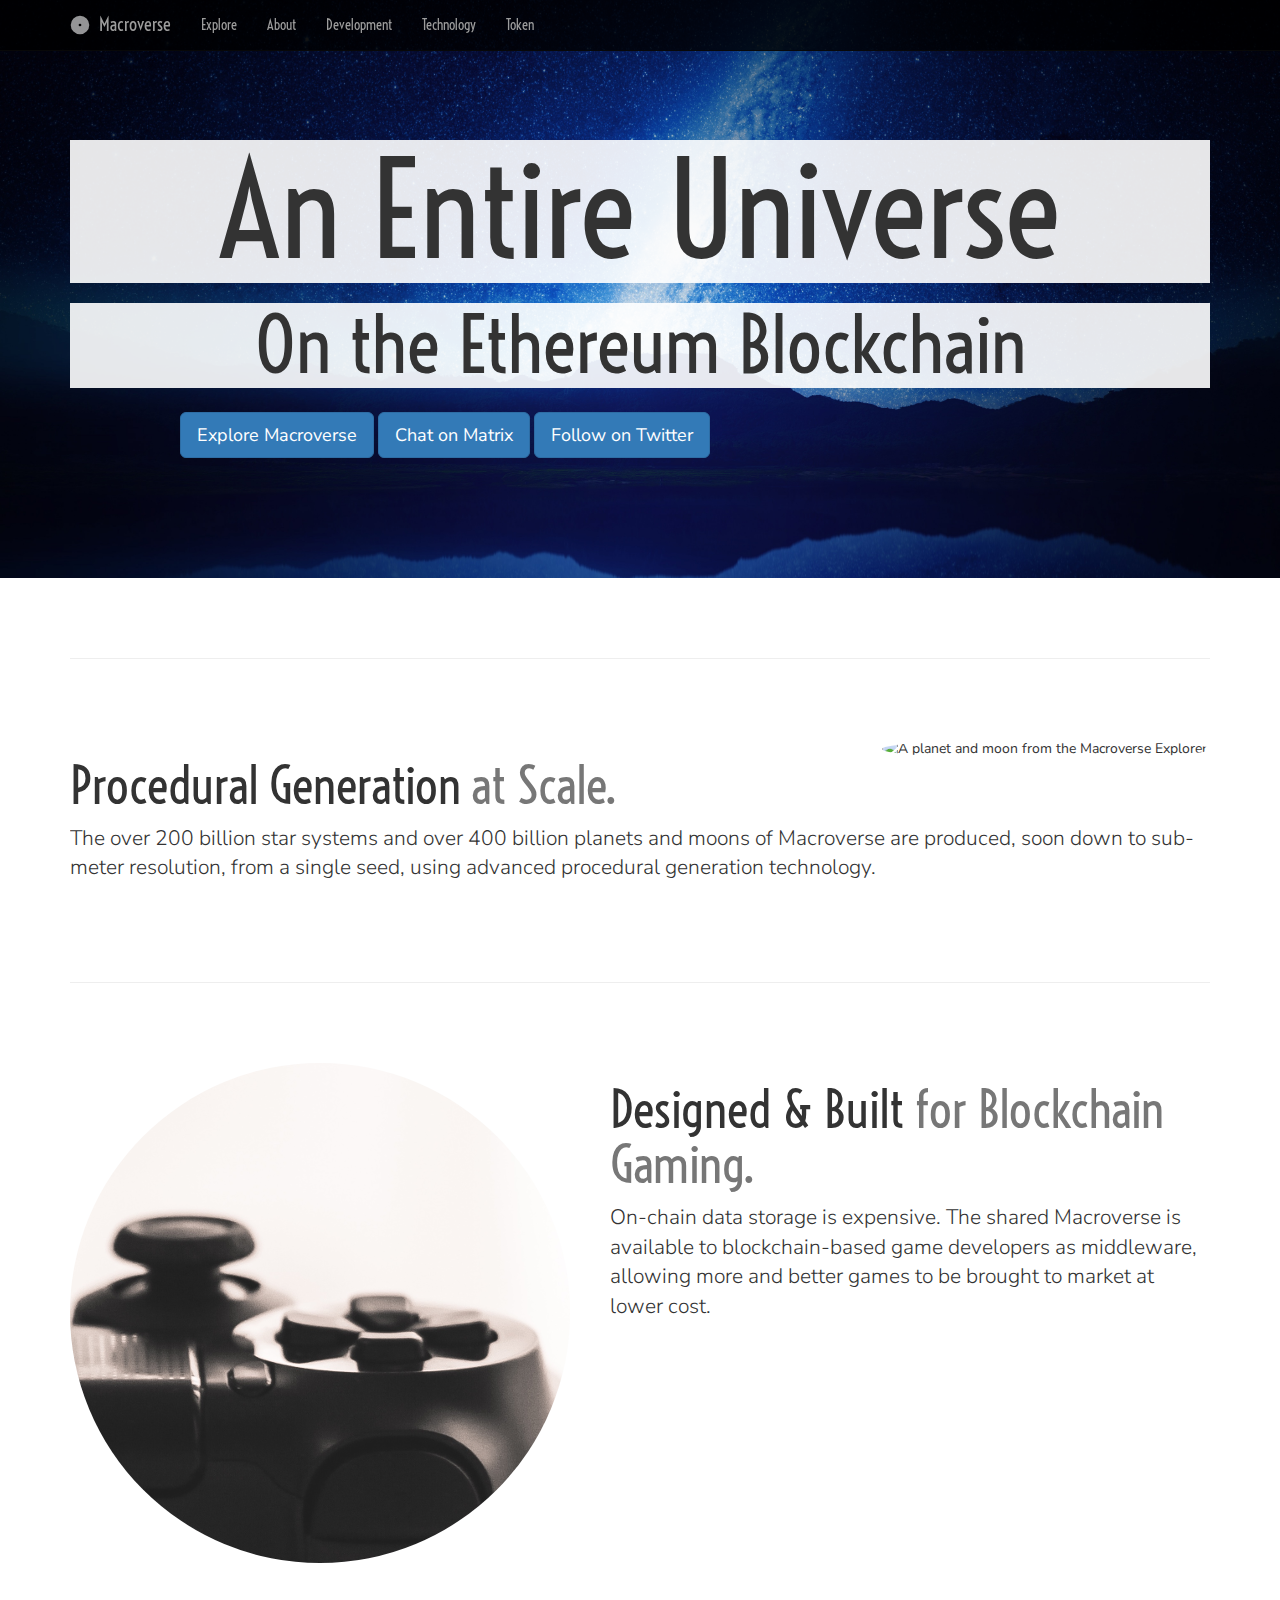
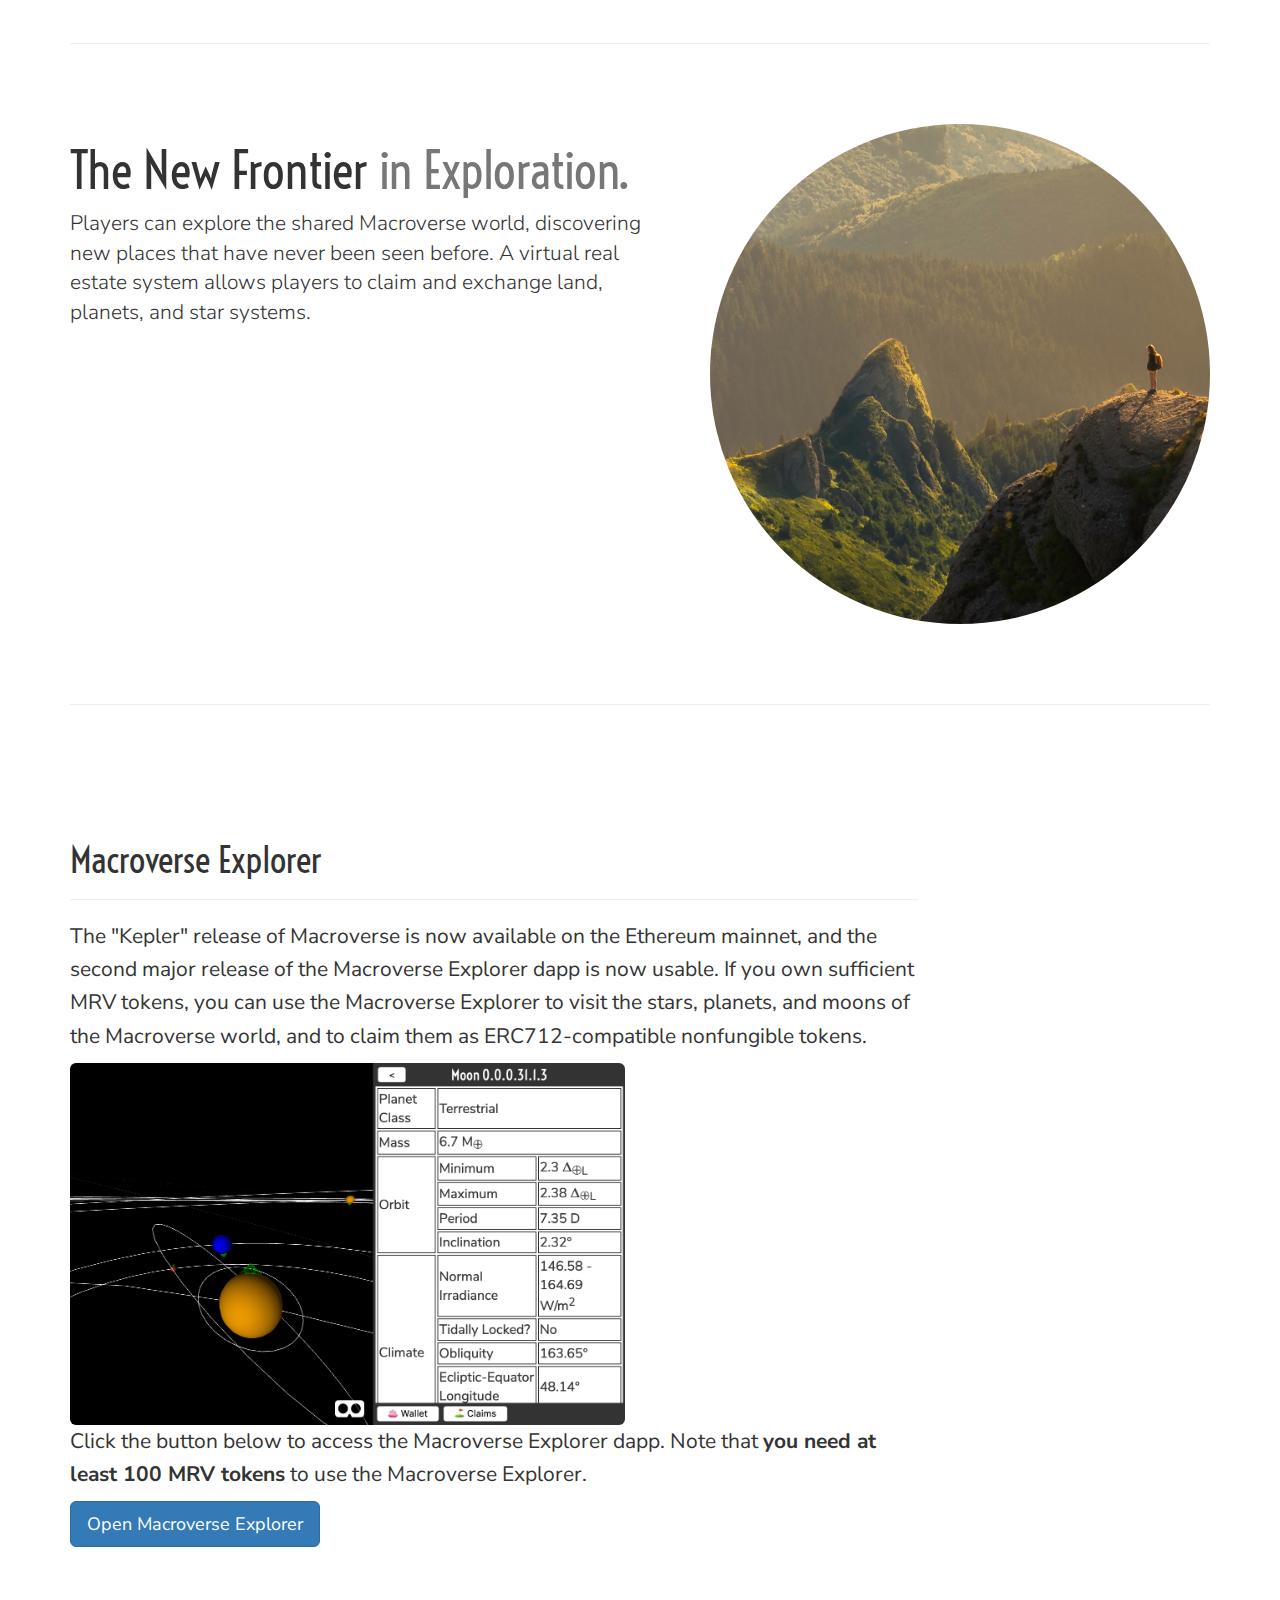
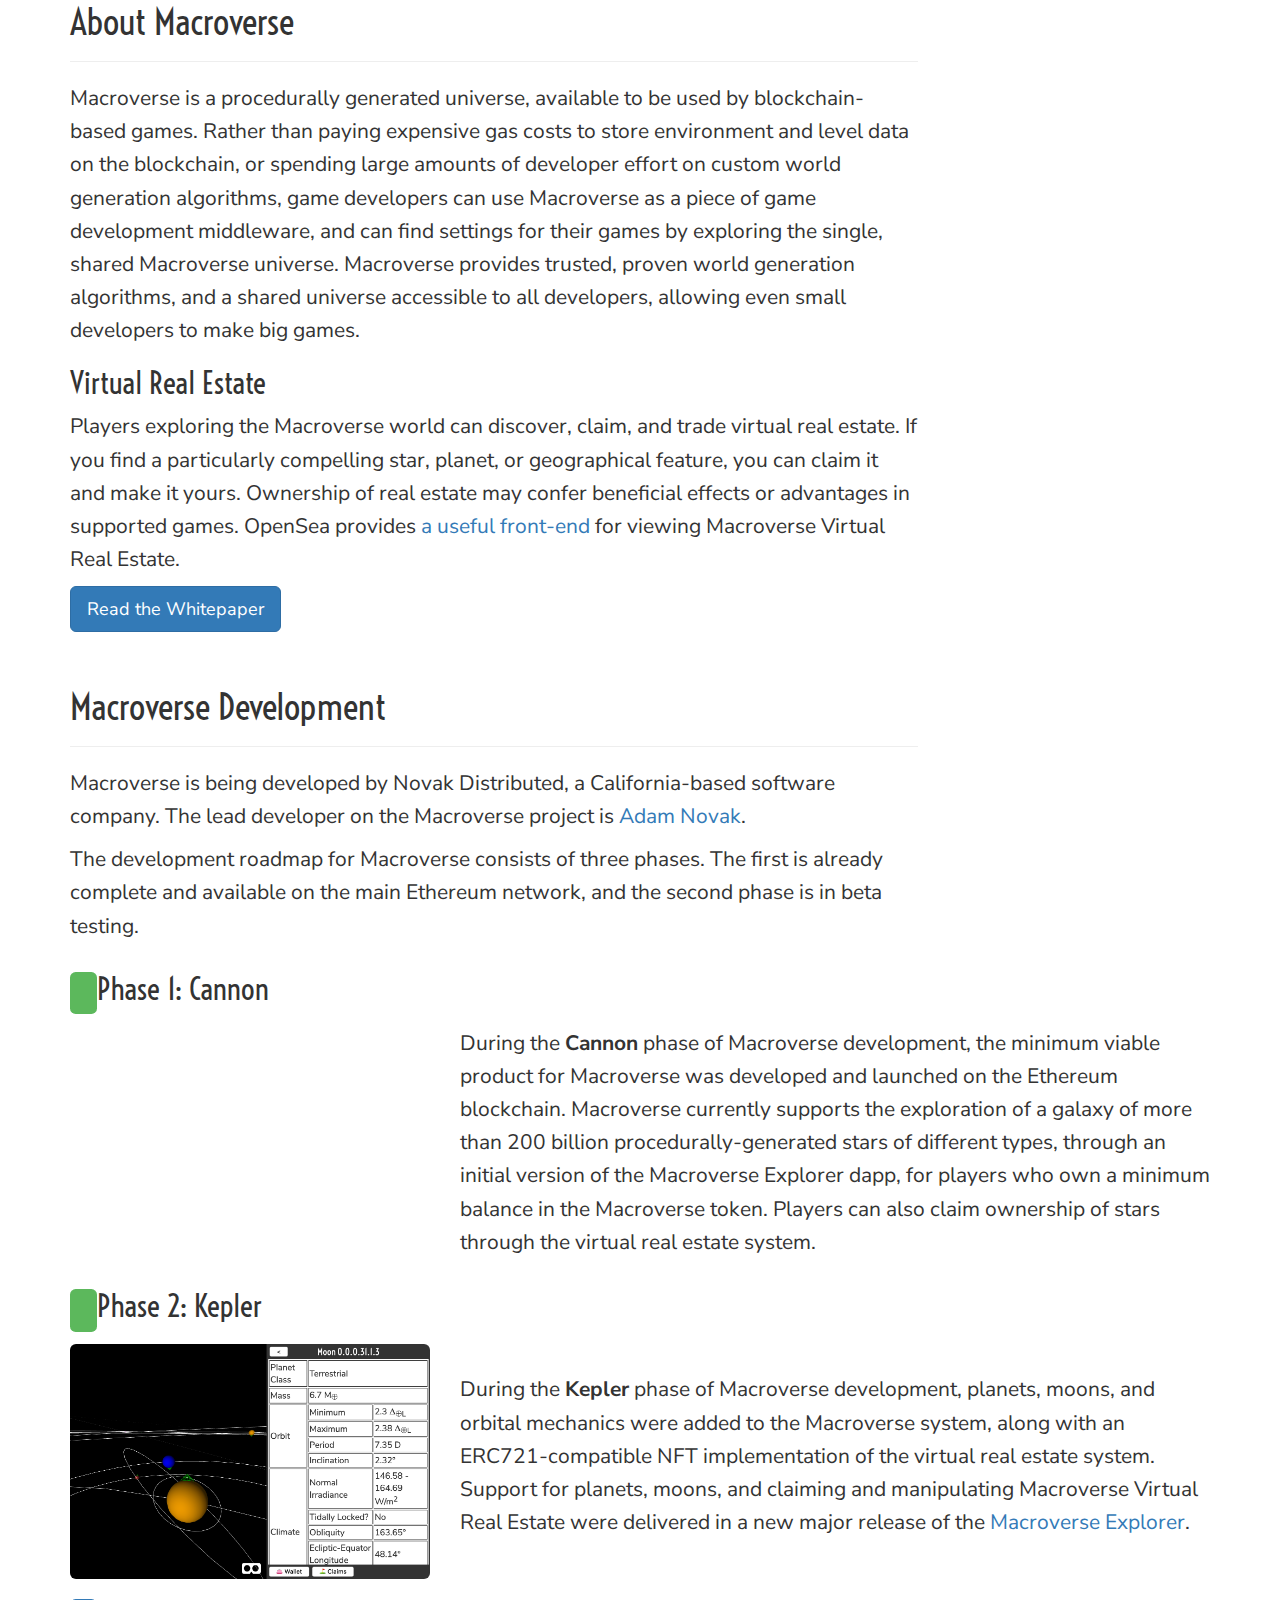
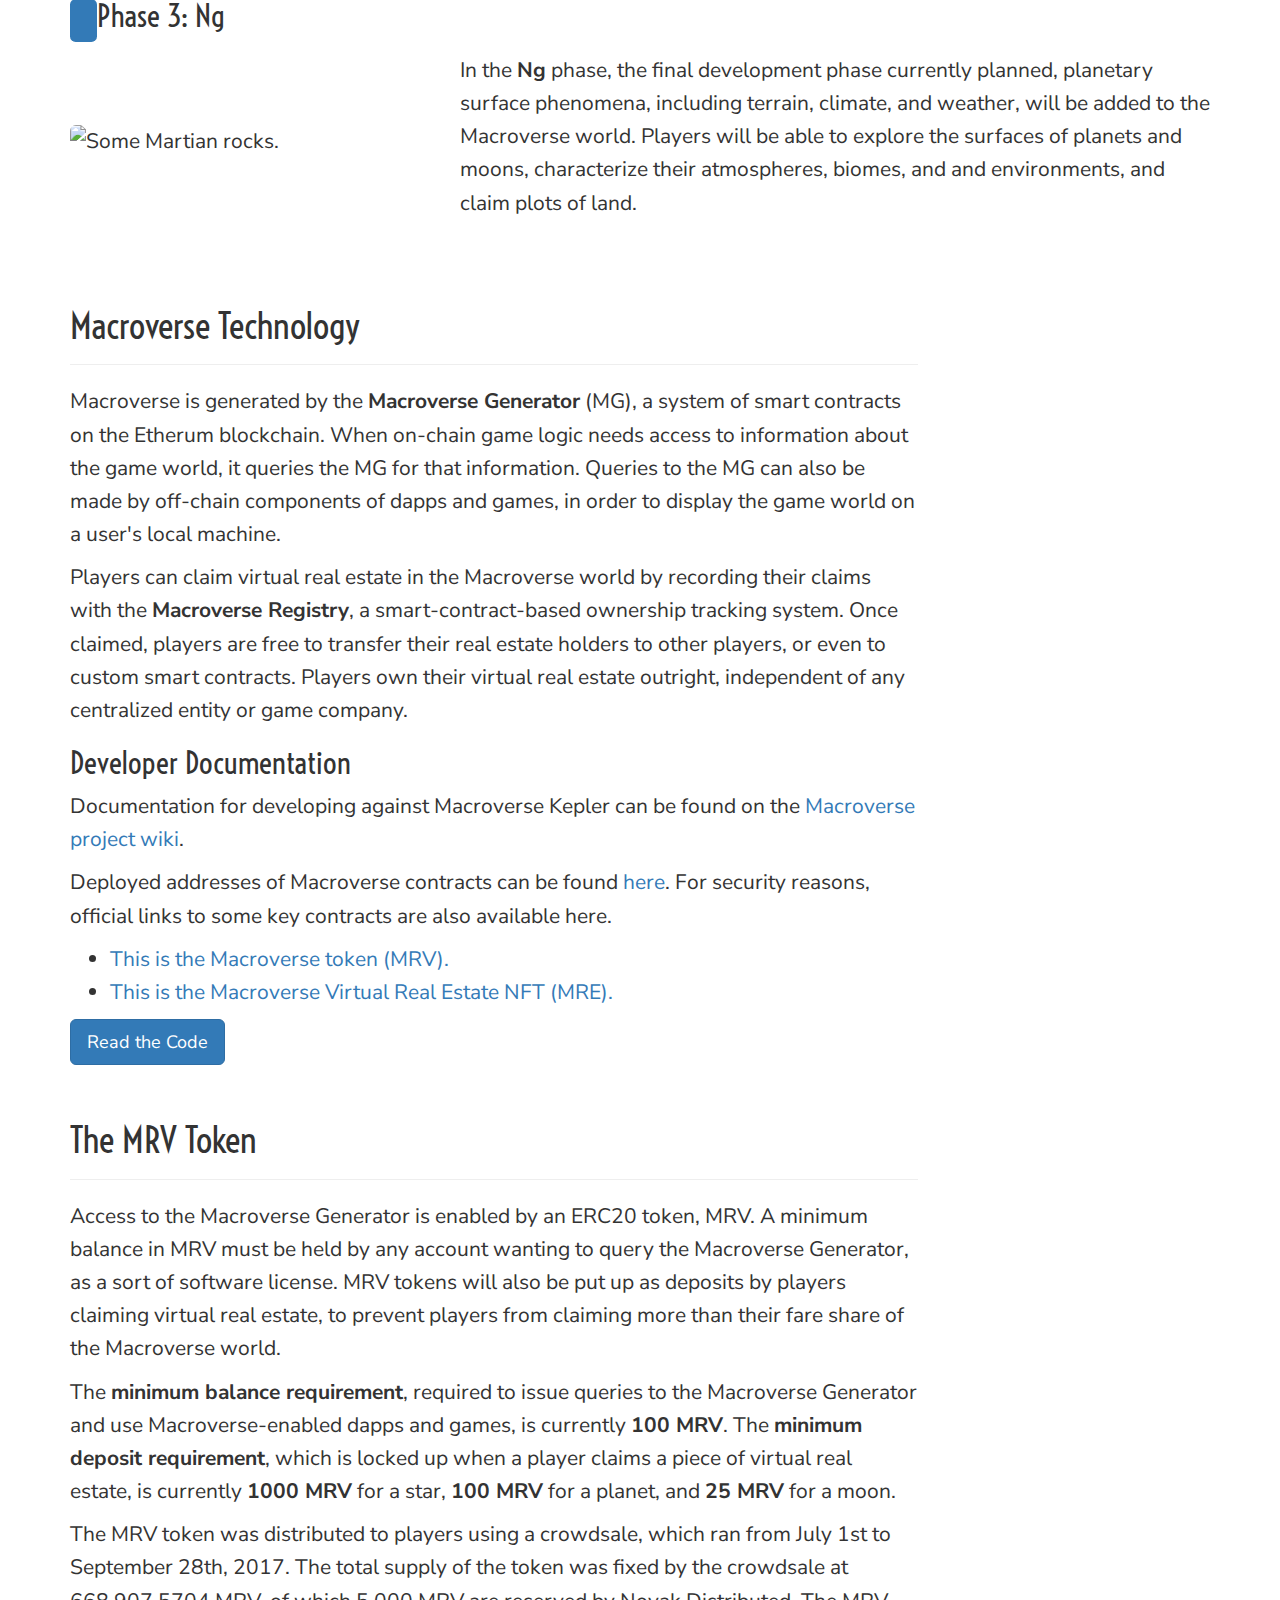
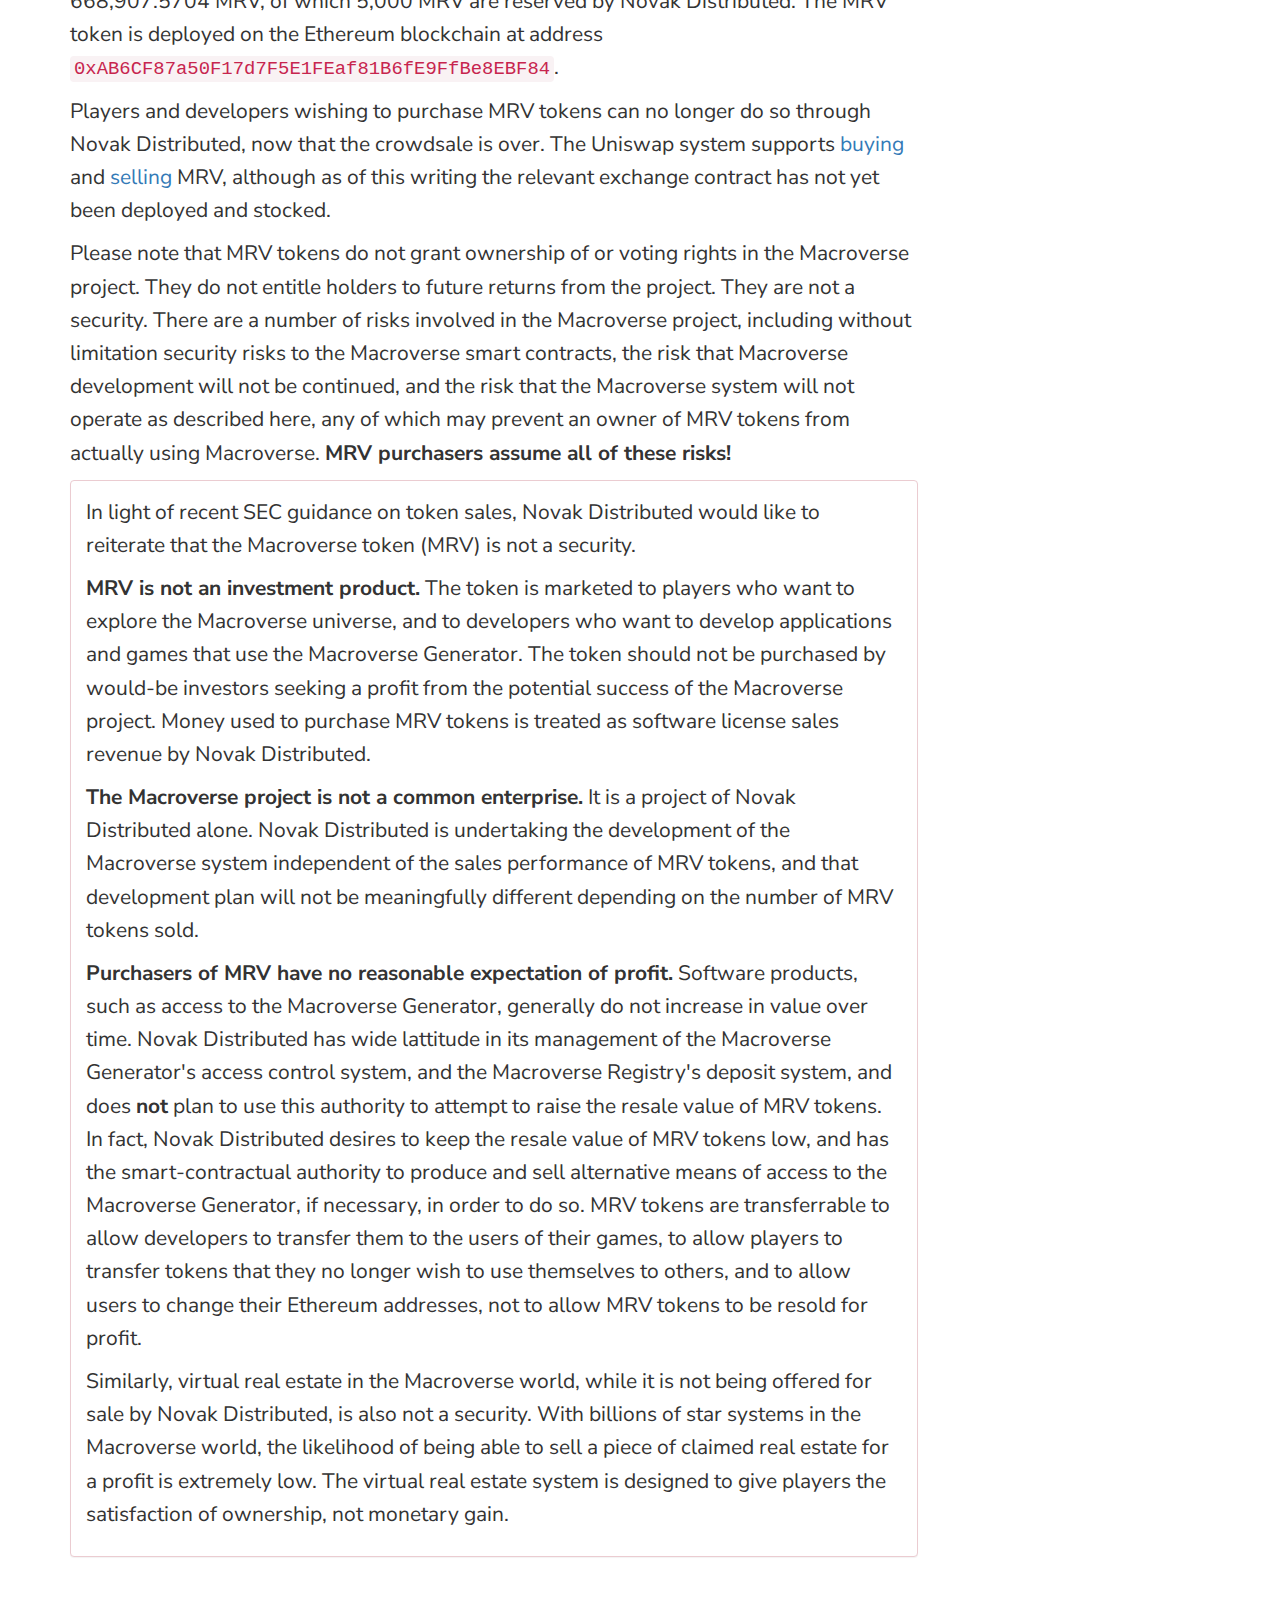
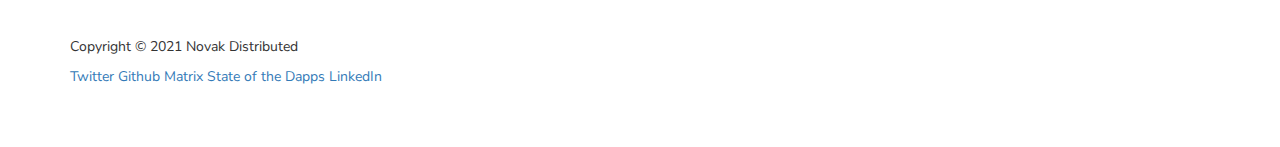
==== commit 7c45c130: "Cut Mailchimp since Mailchimp deleted the list for not being used recently" ====
--- a/index.html
+++ b/index.html
@@ -106,26 +106,6 @@
                             Follow on Twitter
                         </a>
                     </div>
-                    <form class="form-inline col-md-4 action tall-form" action="https://twitter.us16.list-manage.com/subscribe/post" method="POST" target="_blank">
-                        <input type="hidden" name="u" value="1e07a358abd846919124be0b8">
-                        <input type="hidden" name="id" value="fa90f1ebbe">
-                        <div style="display: none" aria-label="Please leave the following three fields empty">
-                            <label for="b_name">Name: </label>
-                            <input type="text" name="b_name" tabindex="-1" value="" placeholder="Freddie">
-
-                            <label for="b_email">Email: </label>
-                            <input type="email" name="b_email" tabindex="-1" value="" placeholder="youremail@gmail.com">
-
-                            <label for="b_comment">Comment: </label>
-                            <textarea name="b_comment" tabindex="-1" placeholder="Please comment"></textarea>
-                        </div>
-
-                        <div class="form-group">
-                            <input type="email" value="" name="MERGE0" class="form-control" placeholder="Macroverse MailChimp List">
-                            <input type="submit" value="Subscribe" name="submit" class="btn btn-primary"><br>
-                            <a class="mail-privacy" href="https://mailchimp.com/legal/privacy/" target="_blank">MailChimp Privacy Policy</a>
-                        </div>
-                    </form>
                 </div>
             </div>
         </div>
@@ -143,7 +123,7 @@
                 <span class="text-muted">at Scale.</span>
             </h2>
             <p class="lead">
-                The over 200 billion star systems and over 400 billion planets and moons of Macroverse are produced from a single seed, using advanced procedural generation technology.
+                The over 200 billion star systems and over 400 billion planets and moons of Macroverse are produced, soon down to sub-meter resolution, from a single seed, using advanced procedural generation technology.
             </p>
         </div>
 
@@ -169,7 +149,7 @@
                 <span class="text-muted">in Exploration.</span>
             </h2>
             <p class="lead">
-                Players can explore the shared Macroverse world, discovering new places that have never been seen before. A virtual real estate system allows players to claim and exchange planets and star systems.
+                Players can explore the shared Macroverse world, discovering new places that have never been seen before. A virtual real estate system allows players to claim and exchange land, planets, and star systems.
             </p>
         </div>
 
@@ -209,7 +189,7 @@
                 </p>
                 <h2>Virtual Real Estate</h2>
                 <p>
-                    Players exploring the Macroverse world can discover, claim, and trade virtual real estate. If you find a particularly compelling star or planet, you can claim it and make it yours. Ownership of real estate may confer beneficial effects or advantages in supported games, <strong>but note that no supported games are as yet known to exist</strong>. OpenSea provides <a href="https://opensea.io/assets/macroverse-real-estate" target="_blank">a useful front-end</a> for viewing Macroverse Virtual Real Estate.
+                    Players exploring the Macroverse world can discover, claim, and trade virtual real estate. If you find a particularly compelling star, planet, or geographical feature, you can claim it and make it yours. Ownership of real estate may confer beneficial effects or advantages in supported games. OpenSea provides <a href="https://opensea.io/assets/macroverse-real-estate" target="_blank">a useful front-end</a> for viewing Macroverse Virtual Real Estate.
                 </p>
                 <a class="btn btn-primary btn-lg" href="MacroverseWhitepaper.pdf" target="_blank">
                     <span class="fa fa-book" aria-hidden="true"></span>
@@ -224,10 +204,10 @@
                     <h1 class="display-3">Macroverse Development</h1>
                 </div>
                 <p>
-                    Macroverse is being developed by Novak Distributed. The lead developer on the Macroverse project is <a href="https://www.linkedin.com/in/adam-novak-607177133/">Adam Novak</a>.
-                </p>
-                <p>
-                    The development roadmap for Macroverse consists of three phases. The first and second phases are complete and available on the main Ethereum network, while development of the third phase has been suspended indefinitely.
+                    Macroverse is being developed by Novak Distributed, a California-based software company. The lead developer on the Macroverse project is <a href="https://www.linkedin.com/in/adam-novak-607177133/">Adam Novak</a>.
+                </p>
+                <p>
+                    The development roadmap for Macroverse consists of three phases. The first is already complete and available on the main Ethereum network, and the second phase is in beta testing.
                 </p>
             </div>
             <div class="col-lg-12">
@@ -256,17 +236,14 @@
                         </p>
                     </div>
                 </div>
-                <h2><span class="label label-danger"><i class="fa fa-pause" aria-hidden="true"></i></span> Phase 3: Ng</h2>
+                <h2><span class="label label-primary"><i class="fa fa-cog fa-spin" aria-hidden="true"></i></span> Phase 3: Ng</h2>
                 <div class="row vertical-align">
                     <div class="col-md-4">
                         <img class="img-responsive img-rounded" src="img/mars.jpg" title="Some Martian rocks.">
                     </div>
                     <div class="col-md-8">
                         <p>
-                            In the <strong>Ng</strong> phase, the final development phase currently planned, planetary surface phenomena, including terrain, climate, and weather, would be added to the Macroverse world. Players would be able to explore the surfaces of planets and moons, characterize their atmospheres, biomes, and and environments, and claim plots of land.
-                        </p>
-                        <p>
-                            <strong>Note that, due to limited user interest, the Ng phase of the Macroverse world is not currently under development.</strong> Development may or may not be resumed in the future.
+                            In the <strong>Ng</strong> phase, the final development phase currently planned, planetary surface phenomena, including terrain, climate, and weather, will be added to the Macroverse world. Players will be able to explore the surfaces of planets and moons, characterize their atmospheres, biomes, and and environments, and claim plots of land.
                         </p>
                     </div>
                 </div>
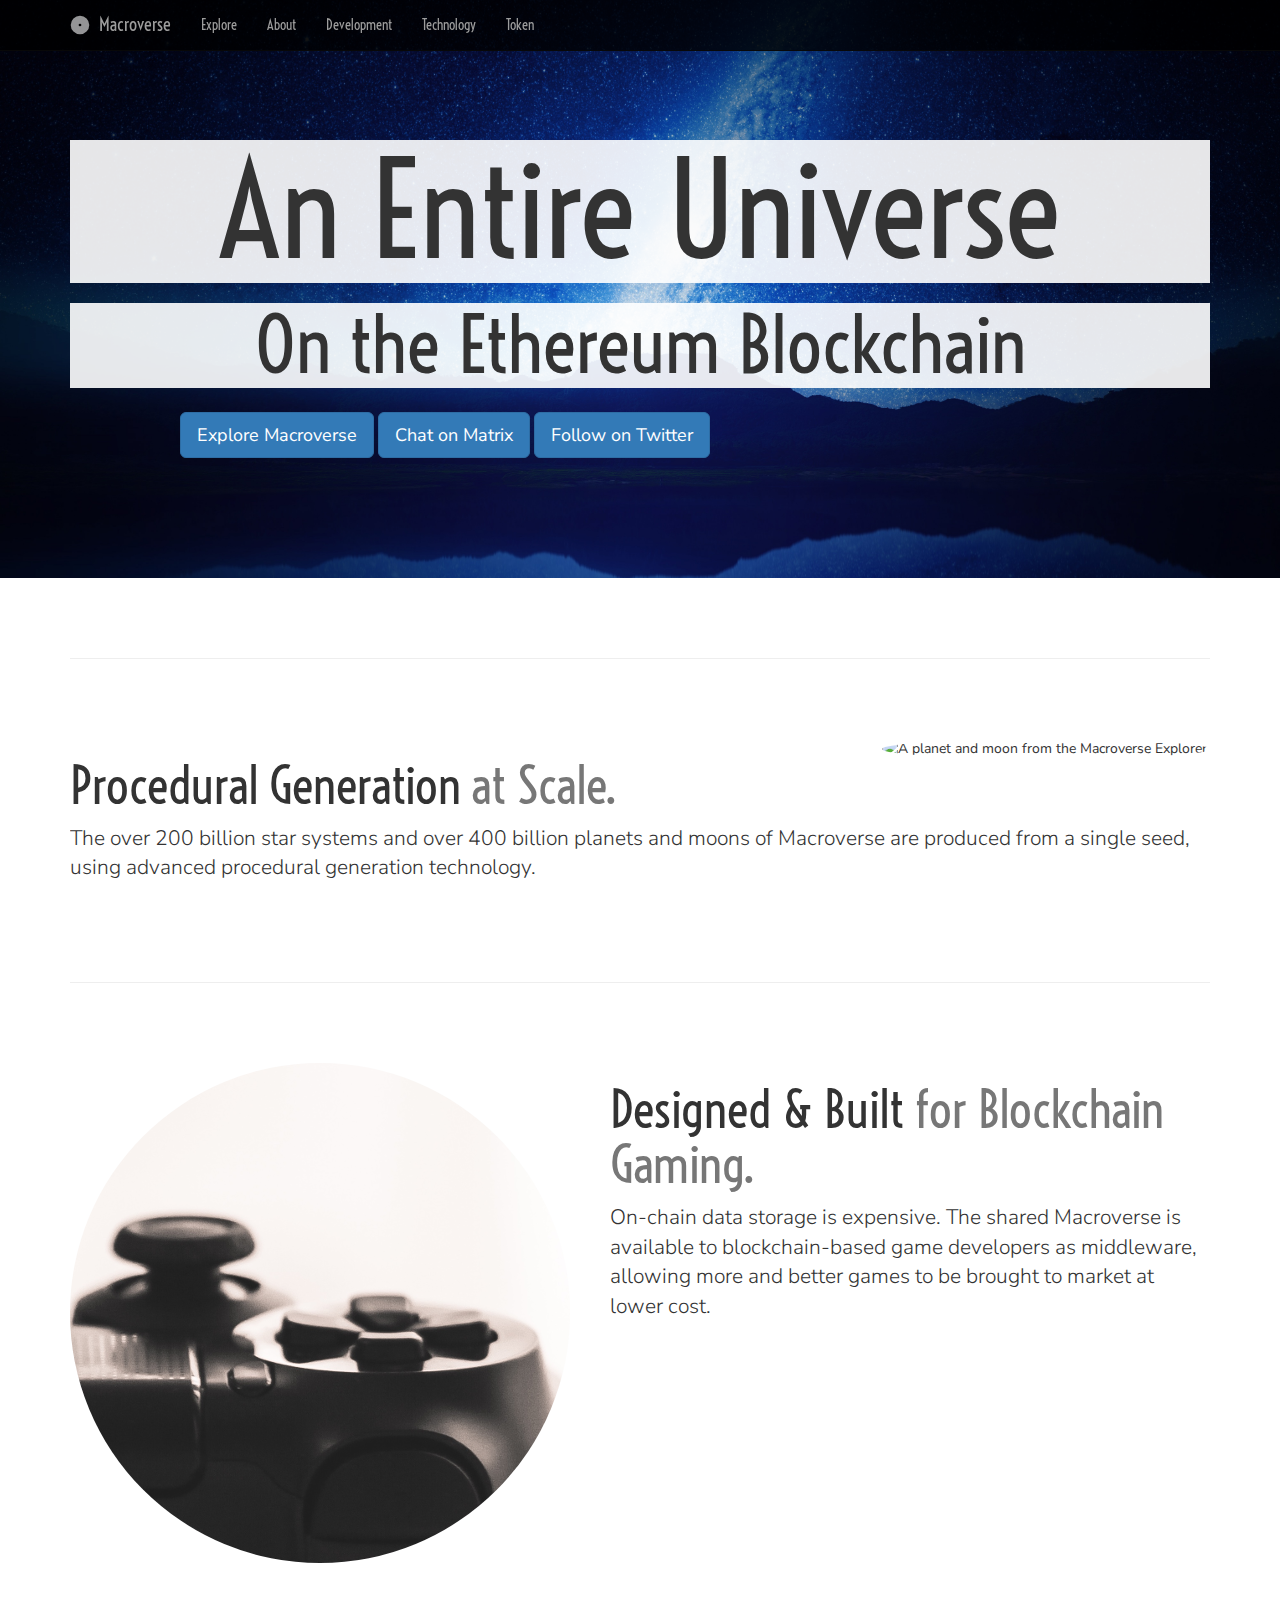
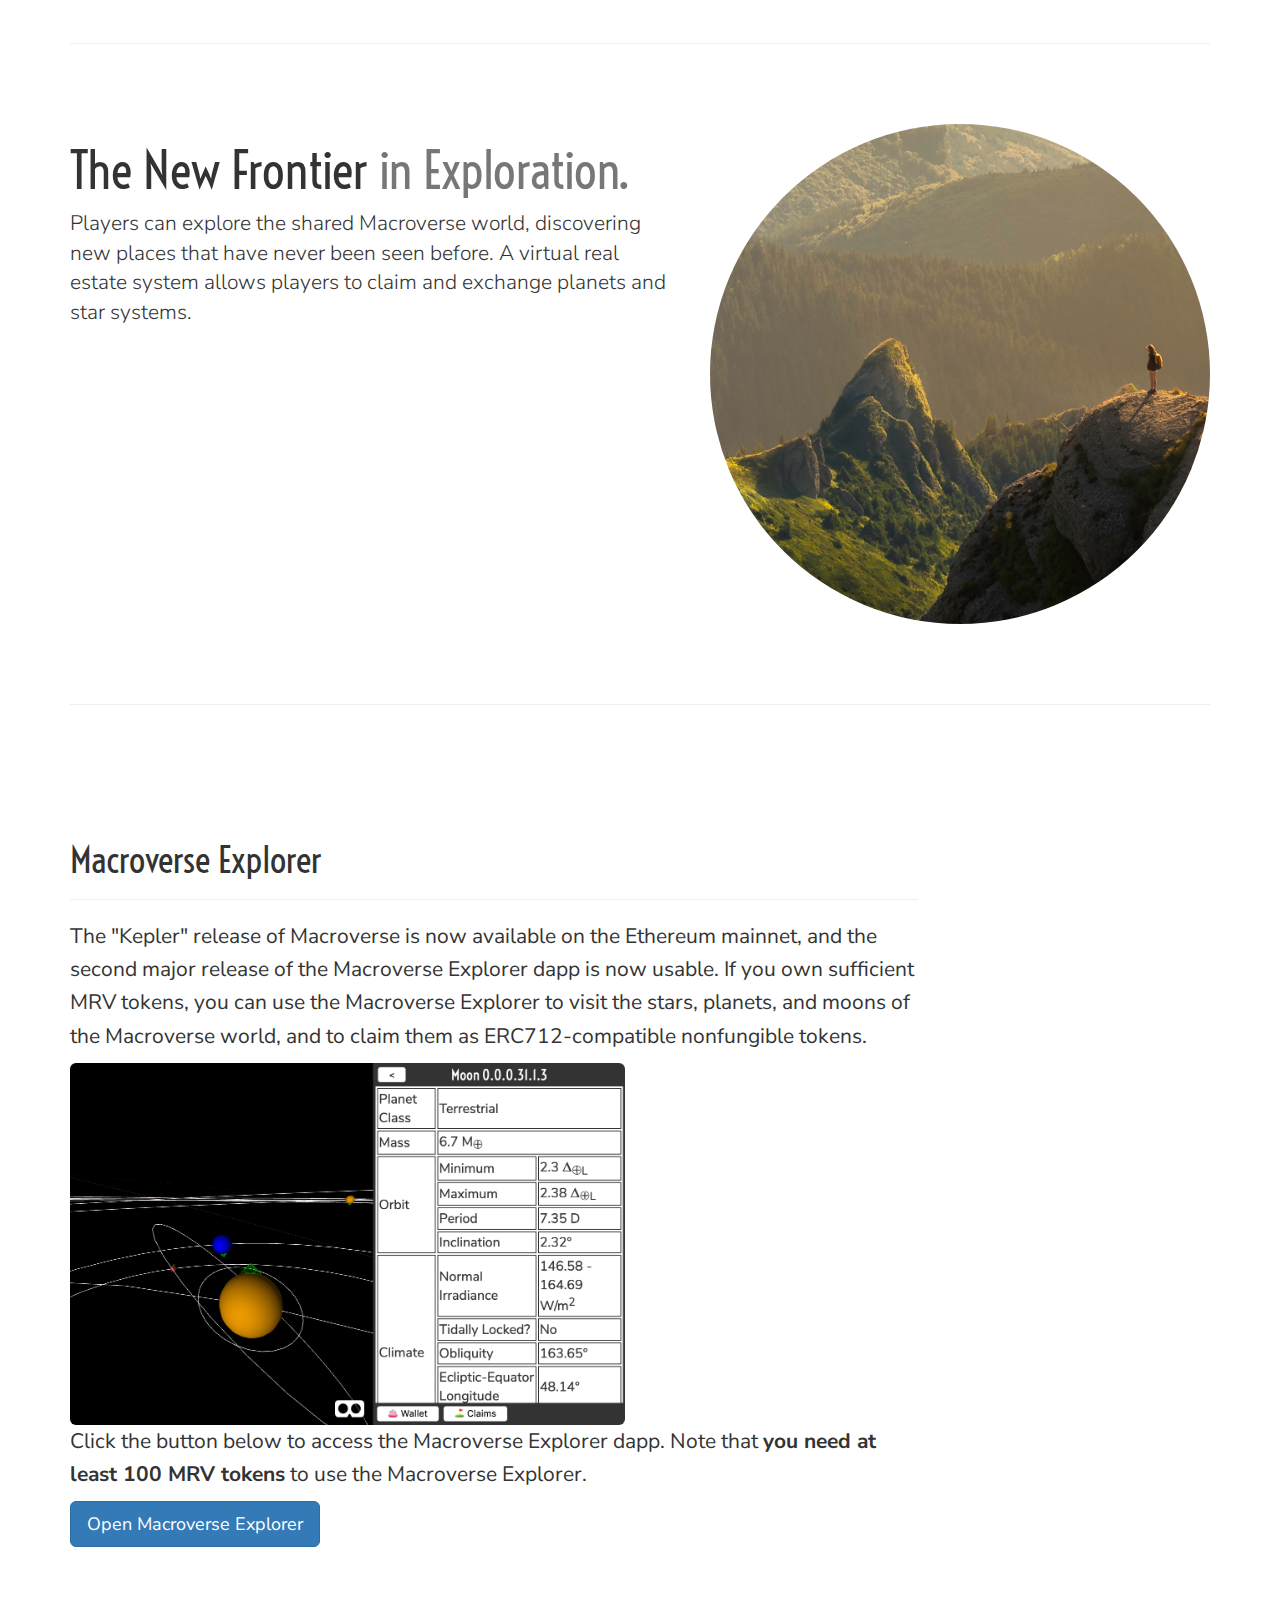
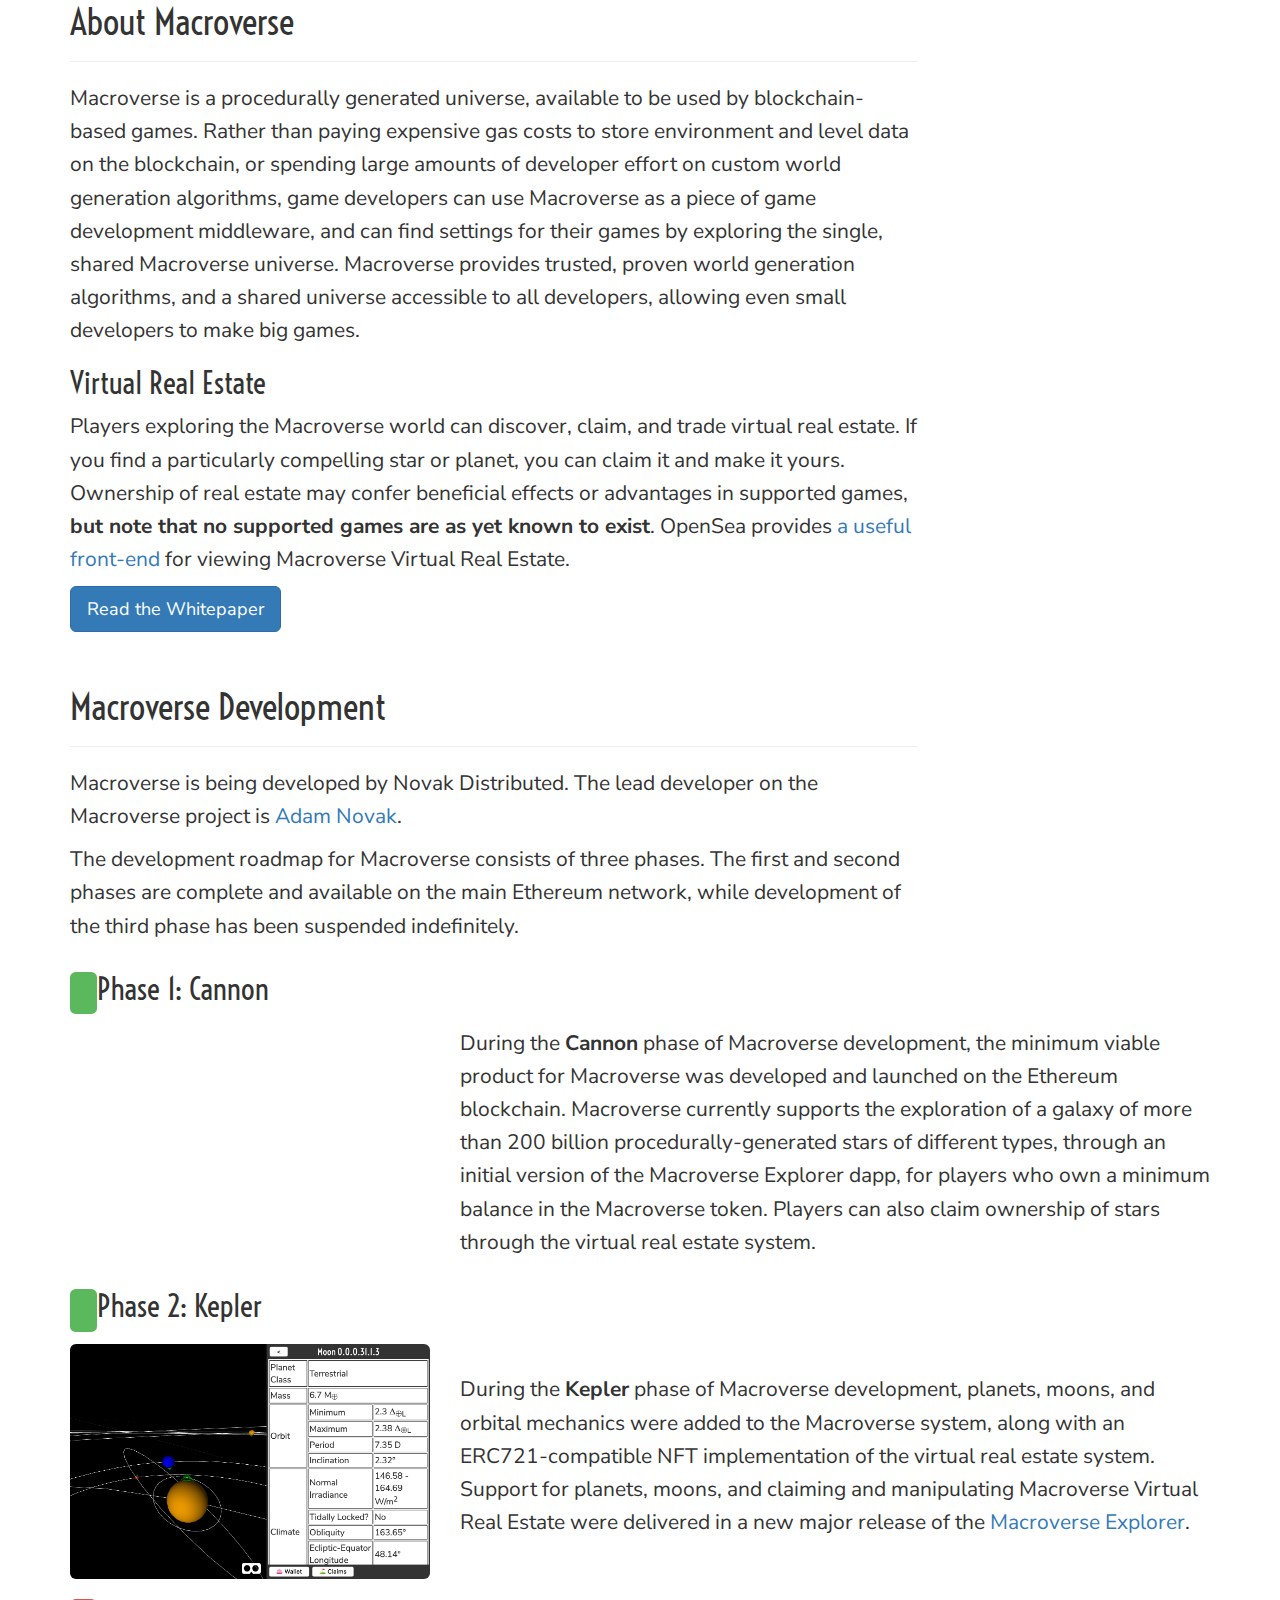
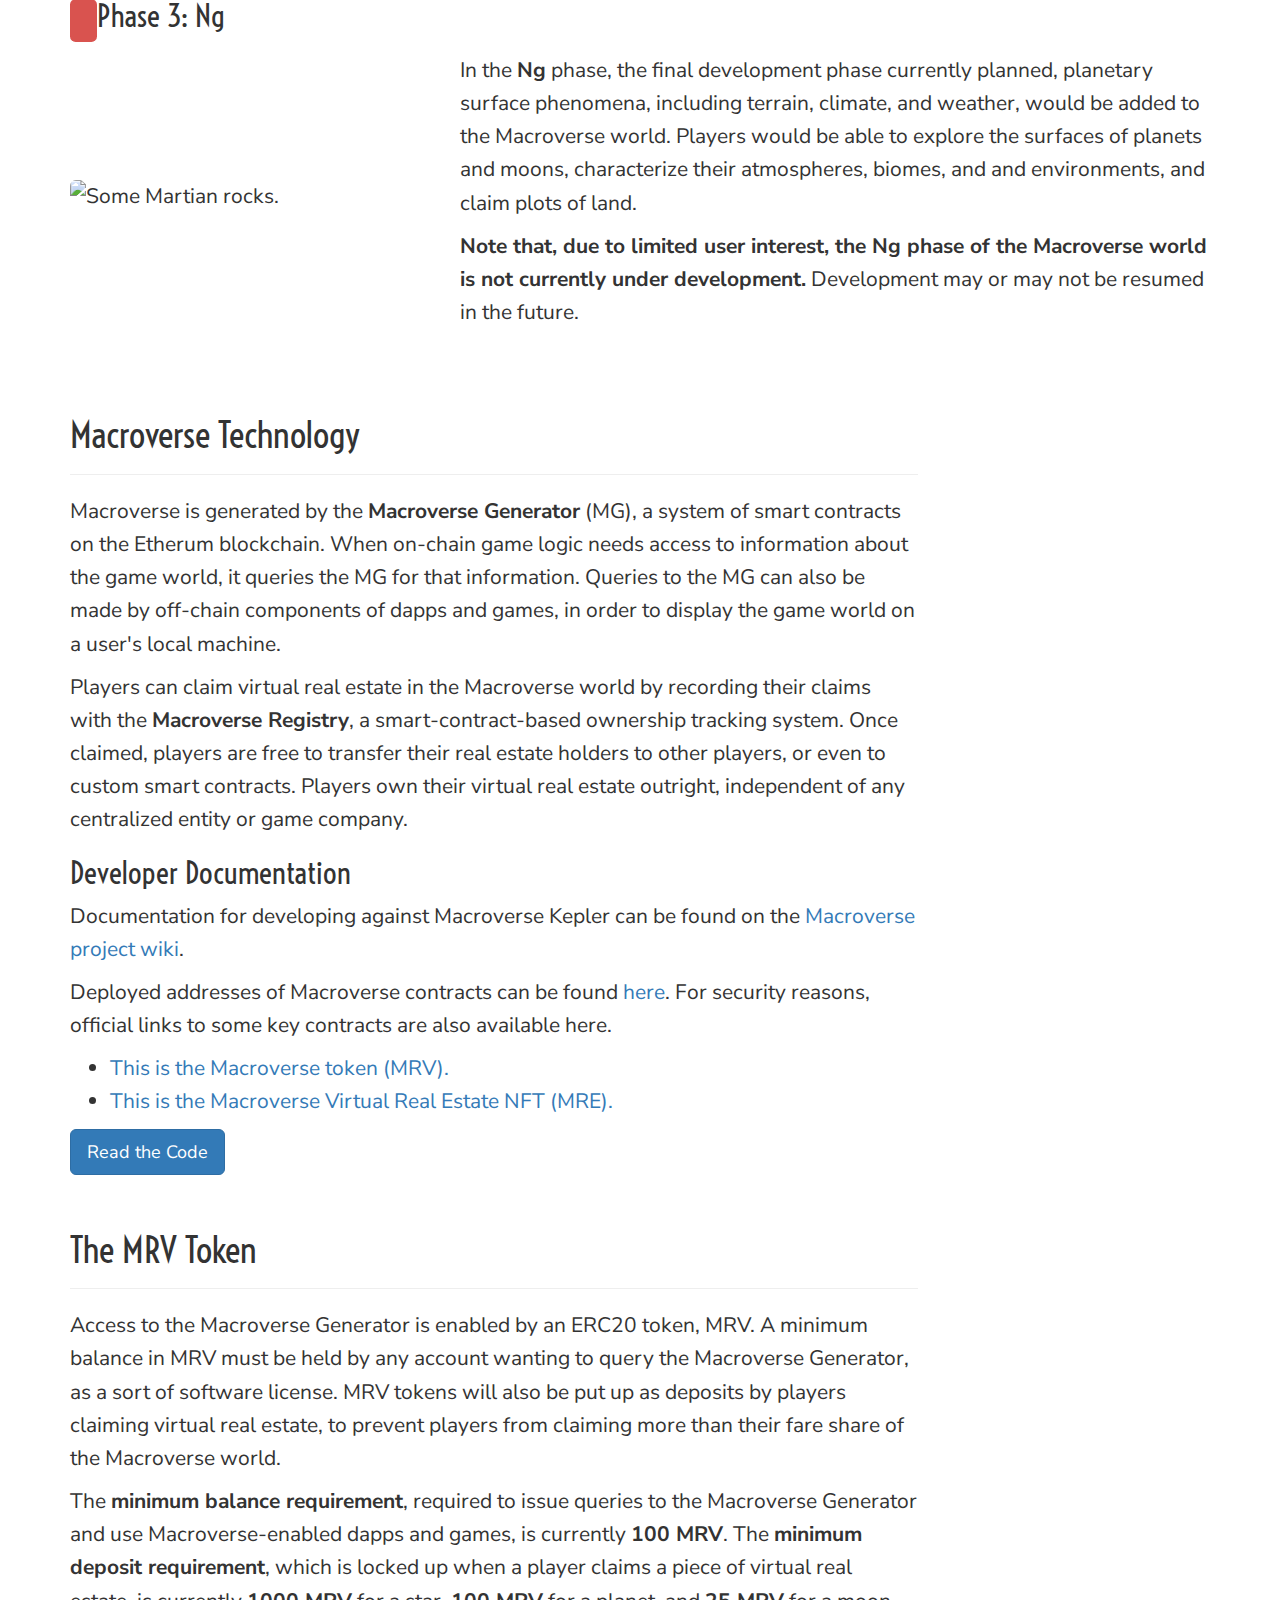
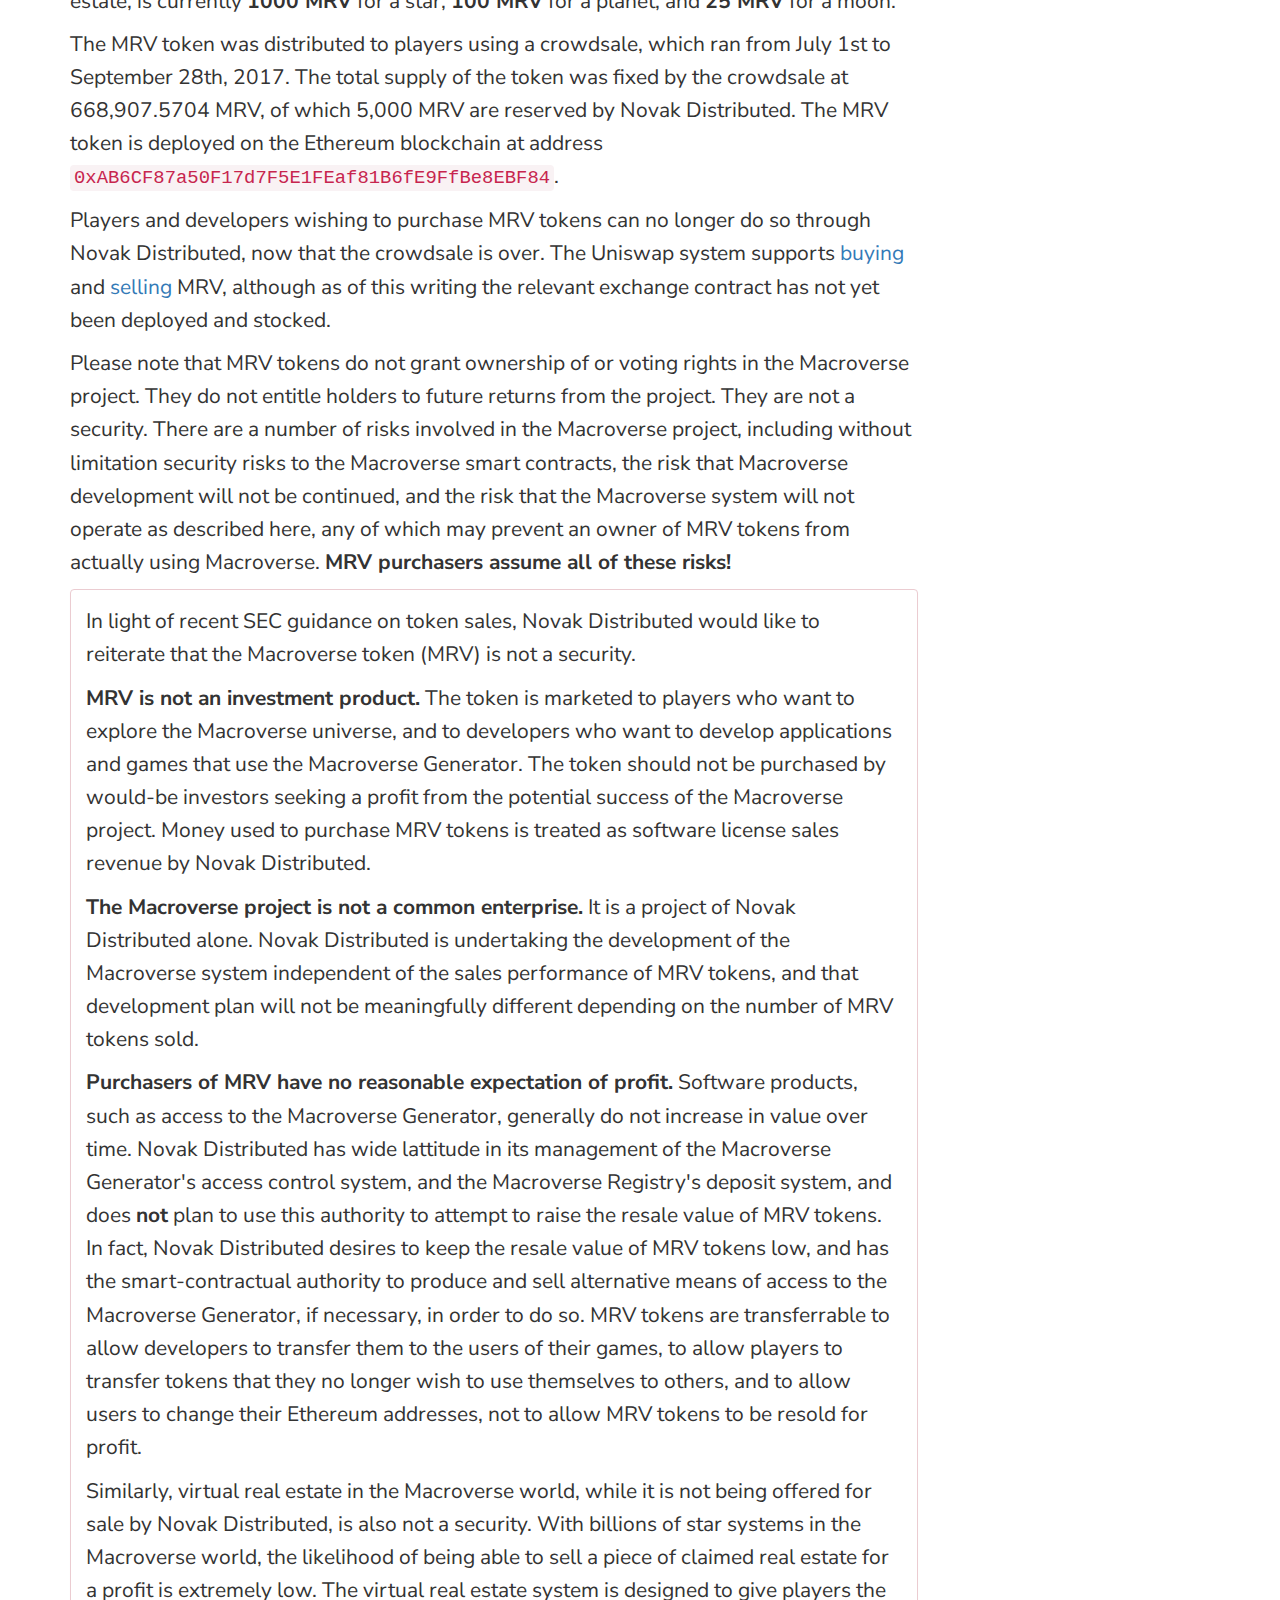
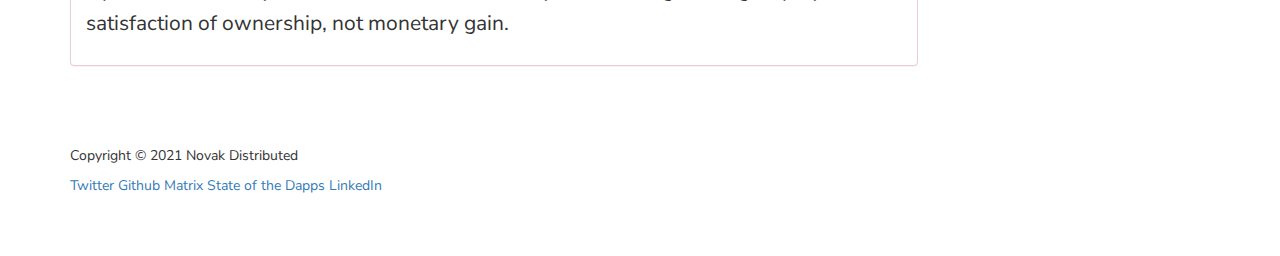
==== commit adbaaffd: "Merge remote-tracking branch 'origin/gh-pages' into gh-pages" ====
--- a/index.html
+++ b/index.html
@@ -123,7 +123,7 @@
                 <span class="text-muted">at Scale.</span>
             </h2>
             <p class="lead">
-                The over 200 billion star systems and over 400 billion planets and moons of Macroverse are produced, soon down to sub-meter resolution, from a single seed, using advanced procedural generation technology.
+                The over 200 billion star systems and over 400 billion planets and moons of Macroverse are produced from a single seed, using advanced procedural generation technology.
             </p>
         </div>
 
@@ -149,7 +149,7 @@
                 <span class="text-muted">in Exploration.</span>
             </h2>
             <p class="lead">
-                Players can explore the shared Macroverse world, discovering new places that have never been seen before. A virtual real estate system allows players to claim and exchange land, planets, and star systems.
+                Players can explore the shared Macroverse world, discovering new places that have never been seen before. A virtual real estate system allows players to claim and exchange planets and star systems.
             </p>
         </div>
 
@@ -189,7 +189,7 @@
                 </p>
                 <h2>Virtual Real Estate</h2>
                 <p>
-                    Players exploring the Macroverse world can discover, claim, and trade virtual real estate. If you find a particularly compelling star, planet, or geographical feature, you can claim it and make it yours. Ownership of real estate may confer beneficial effects or advantages in supported games. OpenSea provides <a href="https://opensea.io/assets/macroverse-real-estate" target="_blank">a useful front-end</a> for viewing Macroverse Virtual Real Estate.
+                    Players exploring the Macroverse world can discover, claim, and trade virtual real estate. If you find a particularly compelling star or planet, you can claim it and make it yours. Ownership of real estate may confer beneficial effects or advantages in supported games, <strong>but note that no supported games are as yet known to exist</strong>. OpenSea provides <a href="https://opensea.io/assets/macroverse-real-estate" target="_blank">a useful front-end</a> for viewing Macroverse Virtual Real Estate.
                 </p>
                 <a class="btn btn-primary btn-lg" href="MacroverseWhitepaper.pdf" target="_blank">
                     <span class="fa fa-book" aria-hidden="true"></span>
@@ -204,10 +204,10 @@
                     <h1 class="display-3">Macroverse Development</h1>
                 </div>
                 <p>
-                    Macroverse is being developed by Novak Distributed, a California-based software company. The lead developer on the Macroverse project is <a href="https://www.linkedin.com/in/adam-novak-607177133/">Adam Novak</a>.
-                </p>
-                <p>
-                    The development roadmap for Macroverse consists of three phases. The first is already complete and available on the main Ethereum network, and the second phase is in beta testing.
+                    Macroverse is being developed by Novak Distributed. The lead developer on the Macroverse project is <a href="https://www.linkedin.com/in/adam-novak-607177133/">Adam Novak</a>.
+                </p>
+                <p>
+                    The development roadmap for Macroverse consists of three phases. The first and second phases are complete and available on the main Ethereum network, while development of the third phase has been suspended indefinitely.
                 </p>
             </div>
             <div class="col-lg-12">
@@ -236,14 +236,17 @@
                         </p>
                     </div>
                 </div>
-                <h2><span class="label label-primary"><i class="fa fa-cog fa-spin" aria-hidden="true"></i></span> Phase 3: Ng</h2>
+                <h2><span class="label label-danger"><i class="fa fa-pause" aria-hidden="true"></i></span> Phase 3: Ng</h2>
                 <div class="row vertical-align">
                     <div class="col-md-4">
                         <img class="img-responsive img-rounded" src="img/mars.jpg" title="Some Martian rocks.">
                     </div>
                     <div class="col-md-8">
                         <p>
-                            In the <strong>Ng</strong> phase, the final development phase currently planned, planetary surface phenomena, including terrain, climate, and weather, will be added to the Macroverse world. Players will be able to explore the surfaces of planets and moons, characterize their atmospheres, biomes, and and environments, and claim plots of land.
+                            In the <strong>Ng</strong> phase, the final development phase currently planned, planetary surface phenomena, including terrain, climate, and weather, would be added to the Macroverse world. Players would be able to explore the surfaces of planets and moons, characterize their atmospheres, biomes, and and environments, and claim plots of land.
+                        </p>
+                        <p>
+                            <strong>Note that, due to limited user interest, the Ng phase of the Macroverse world is not currently under development.</strong> Development may or may not be resumed in the future.
                         </p>
                     </div>
                 </div>
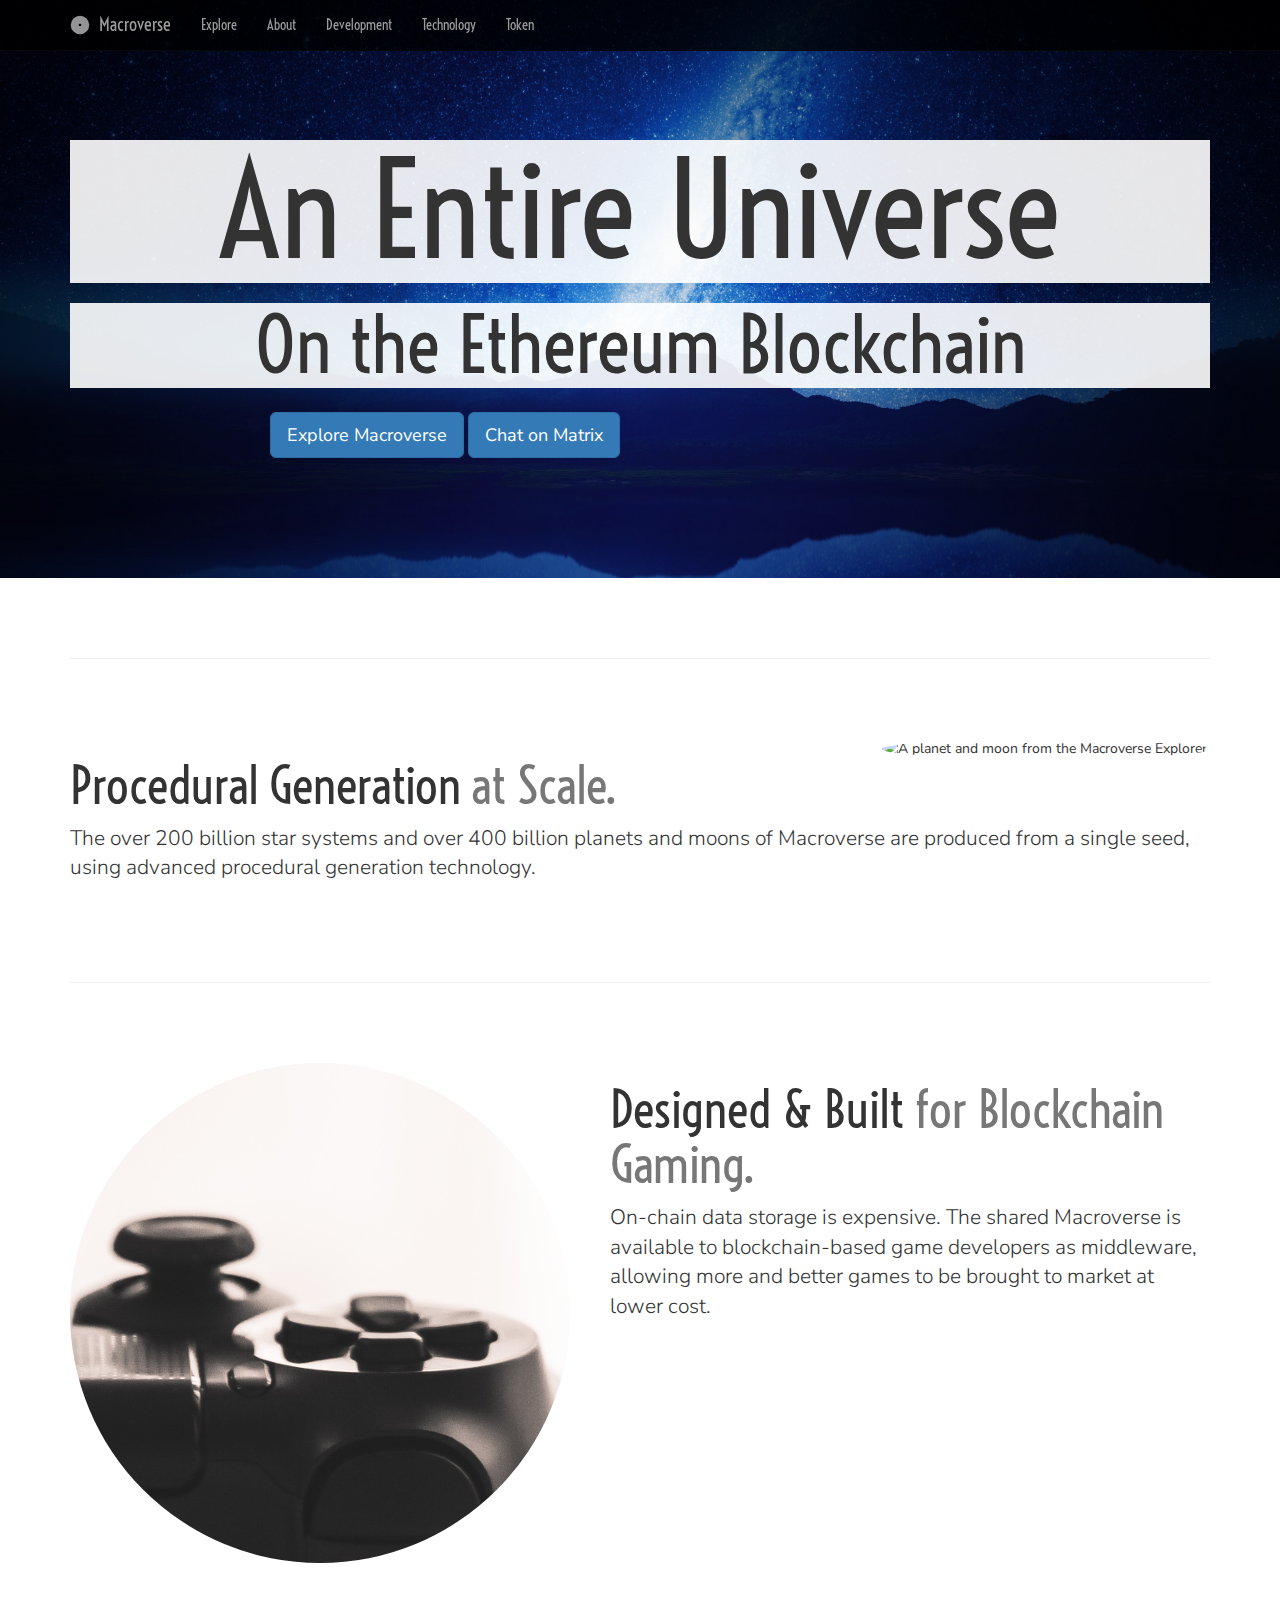
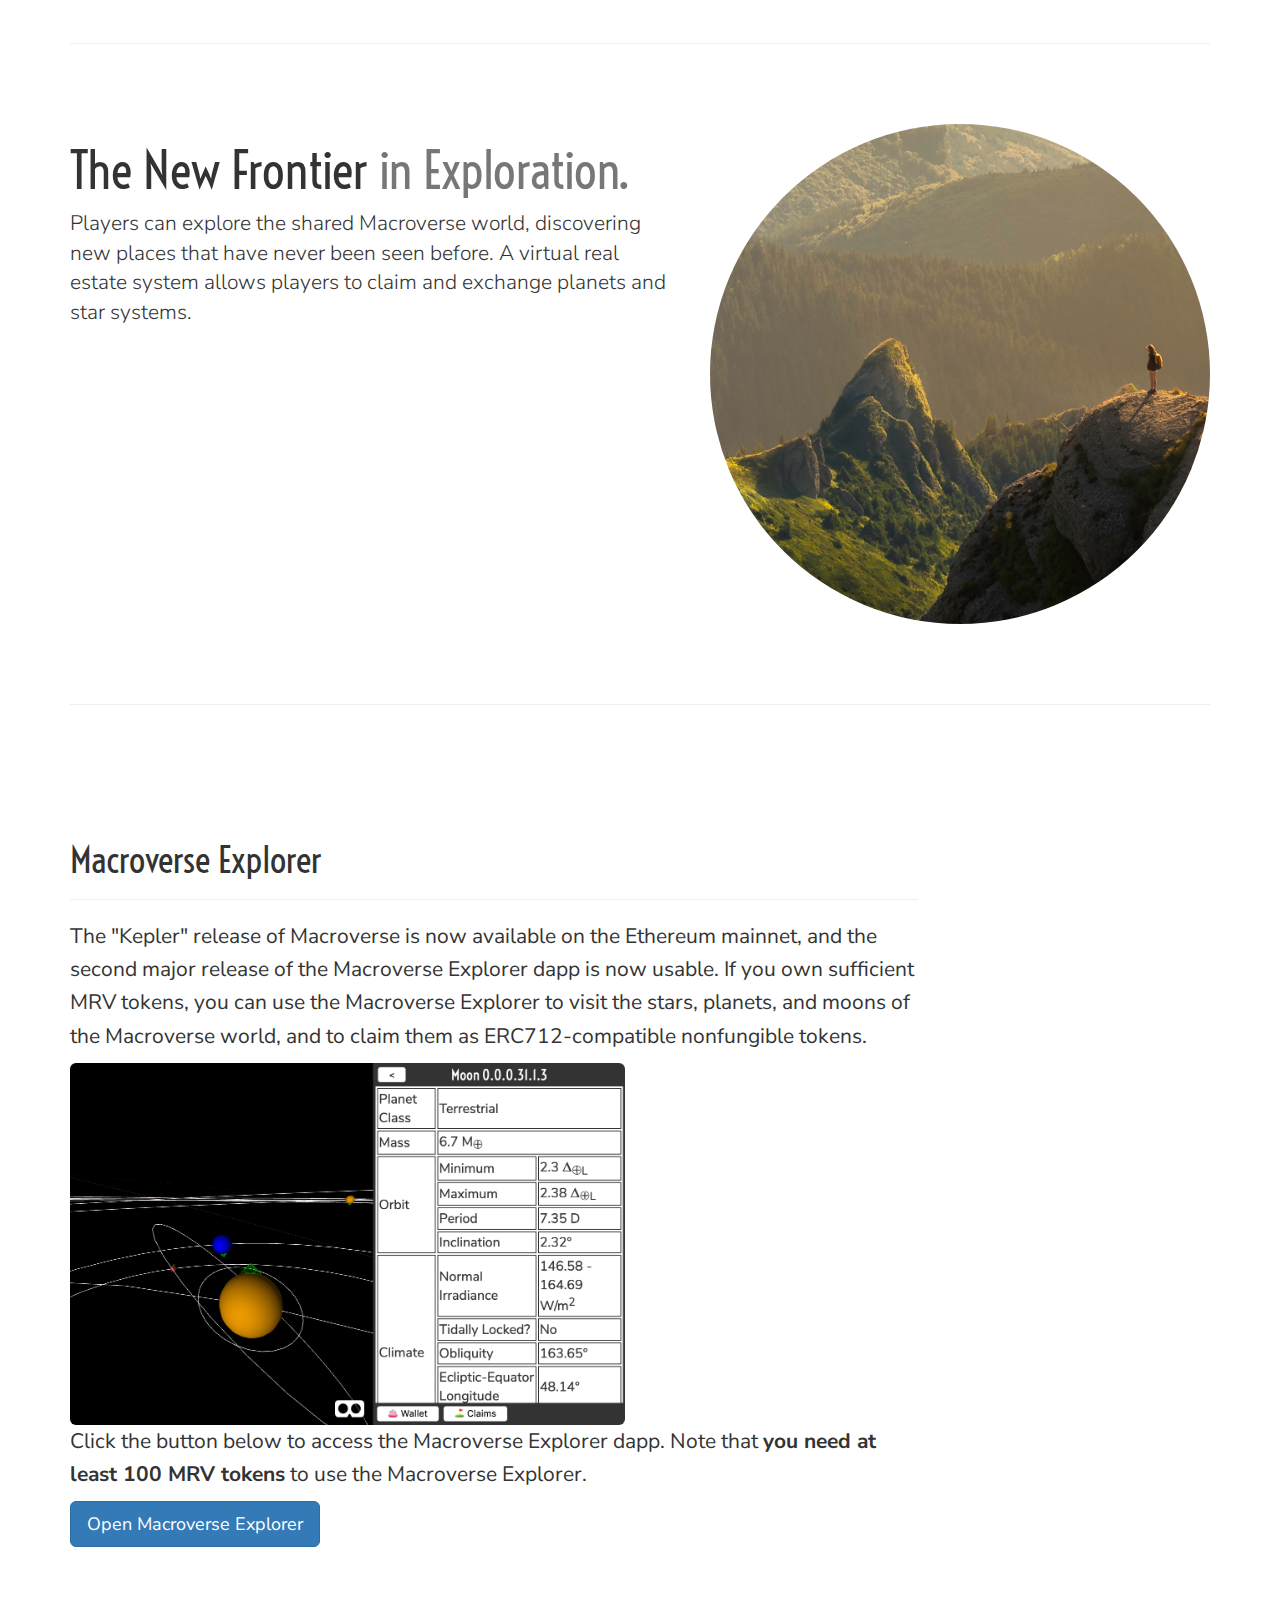
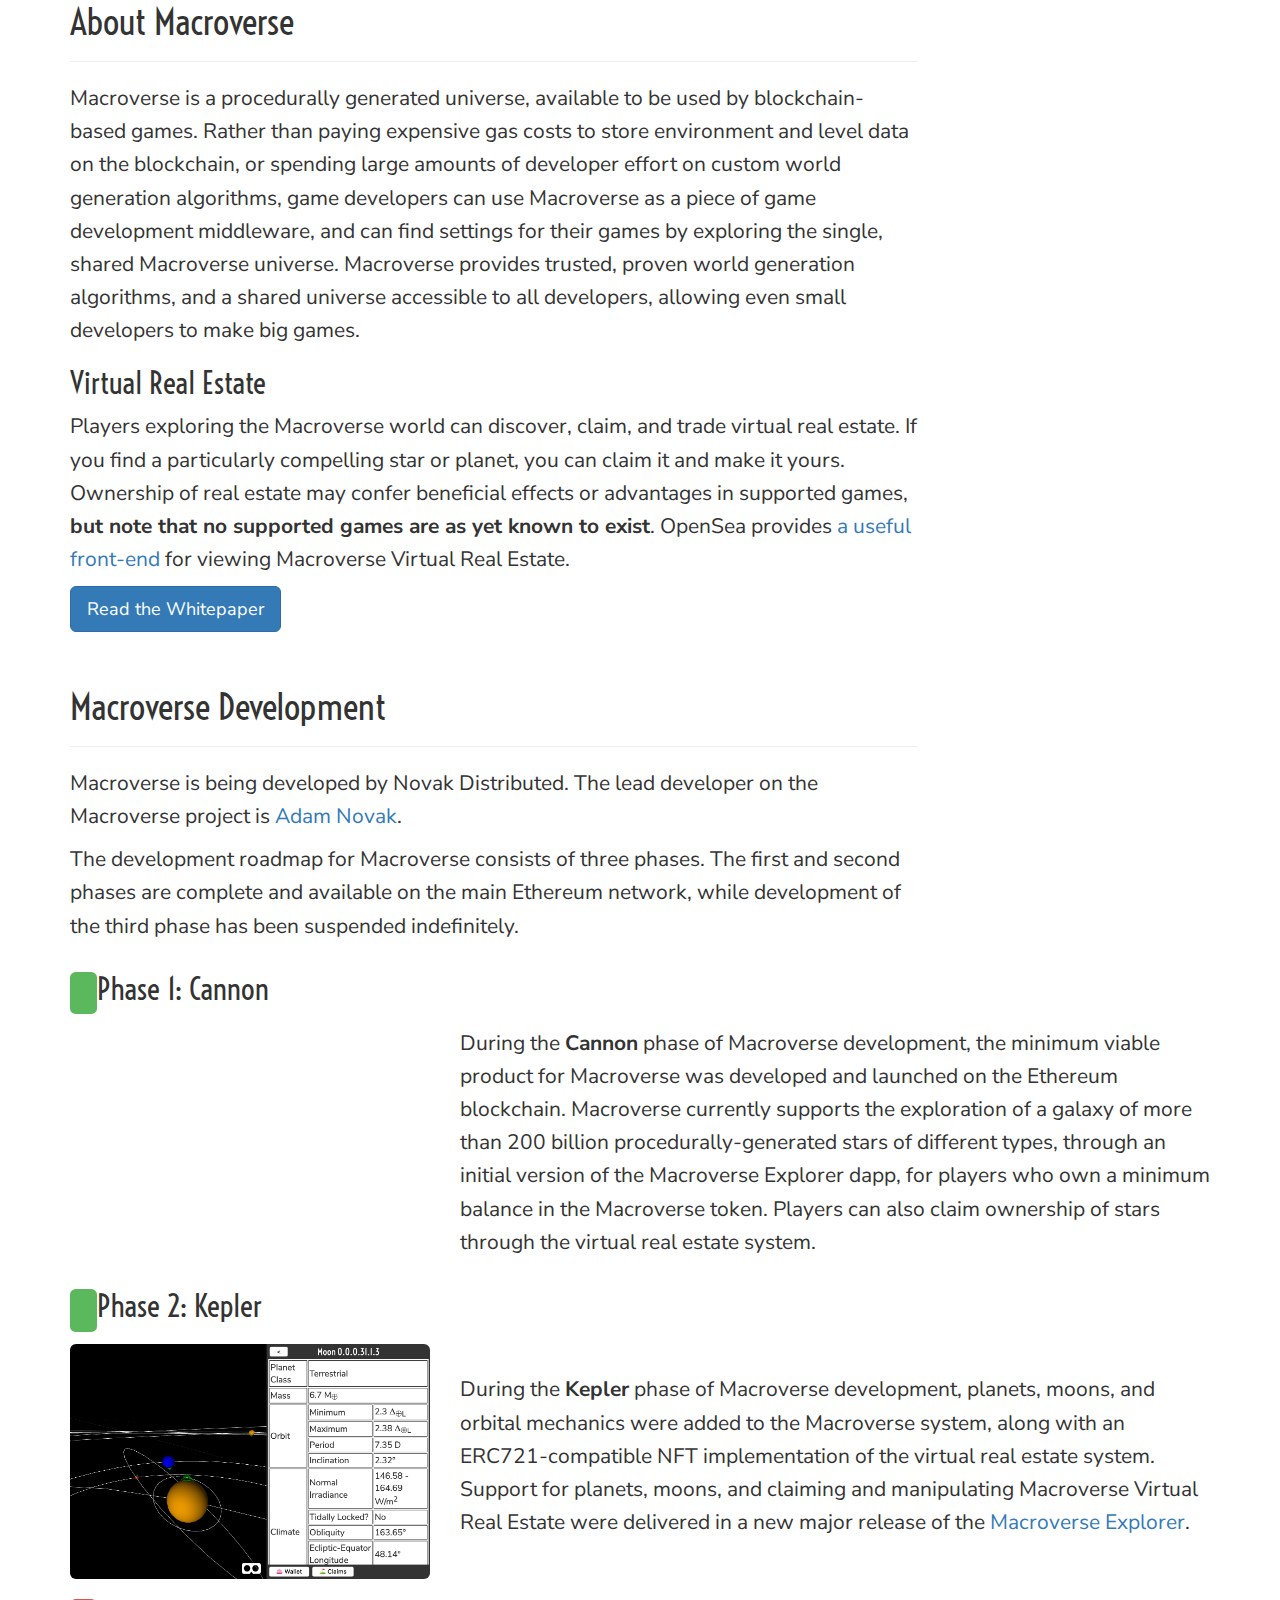
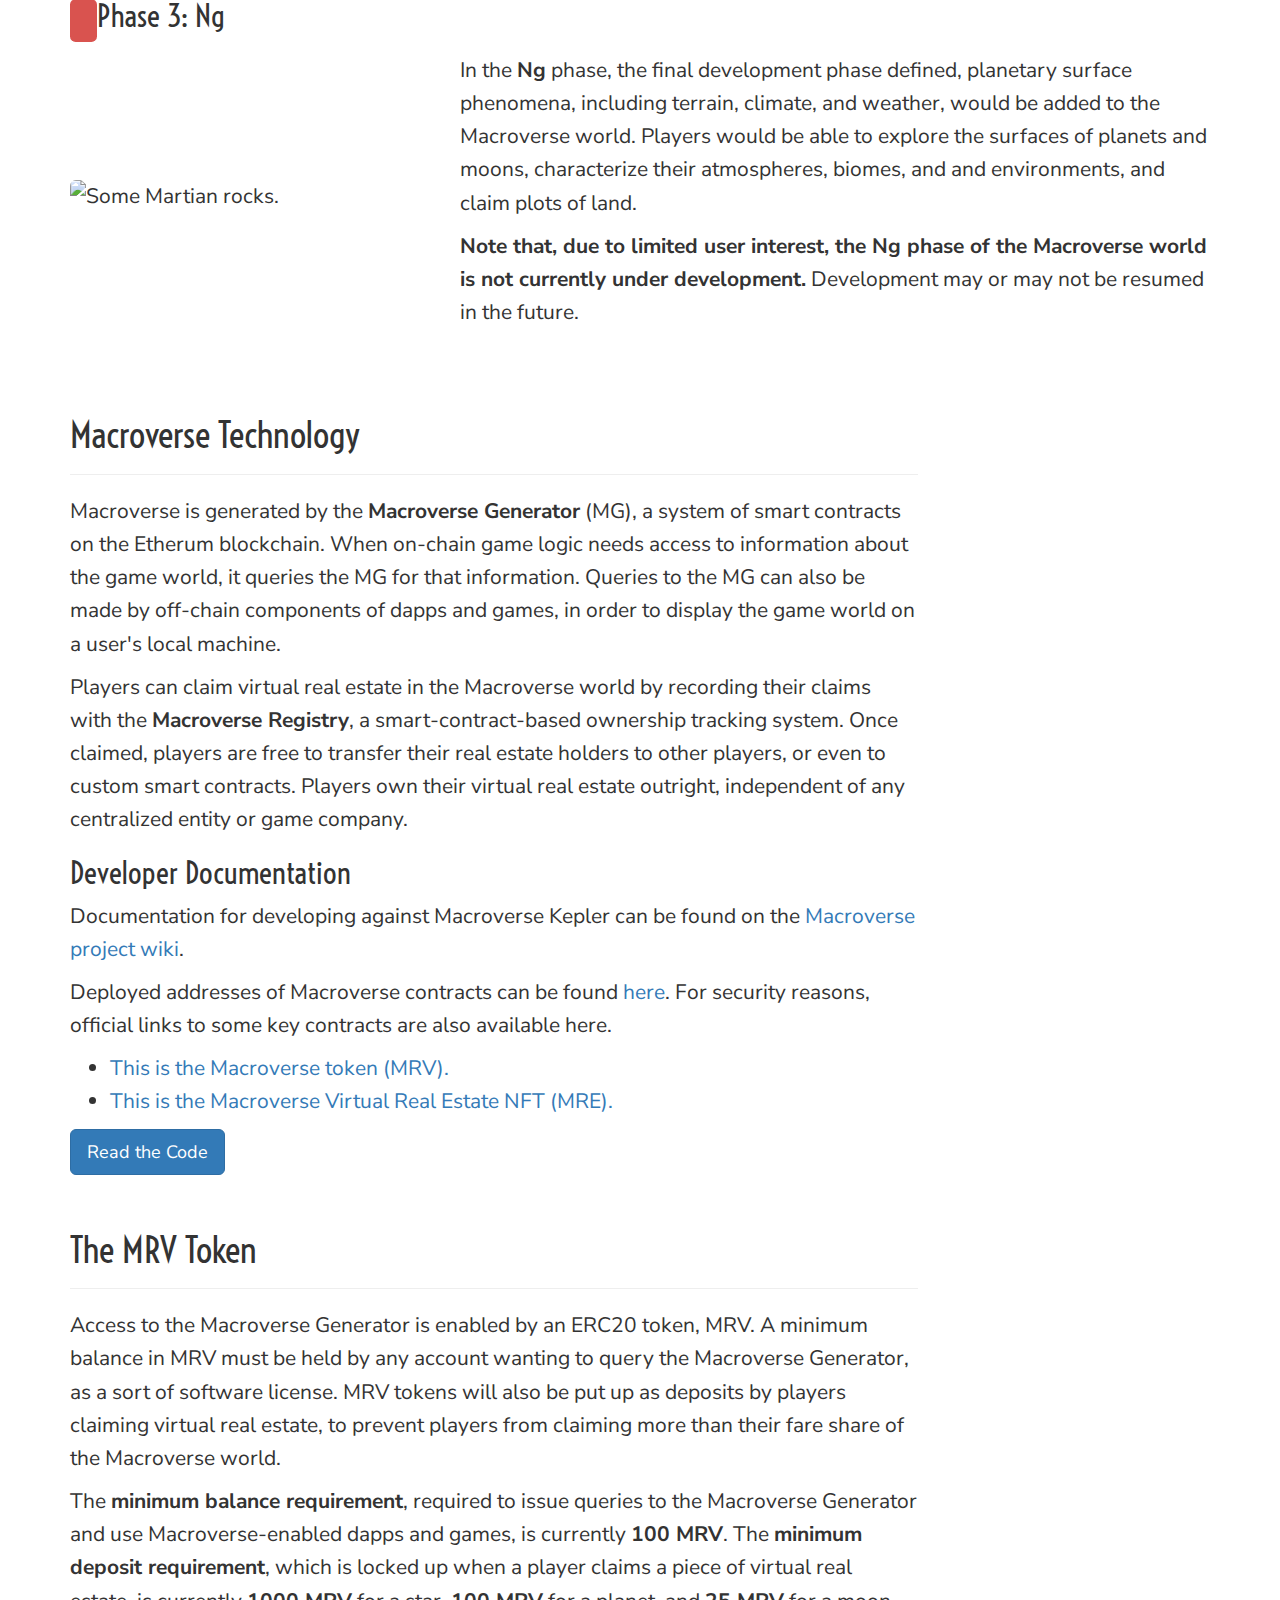
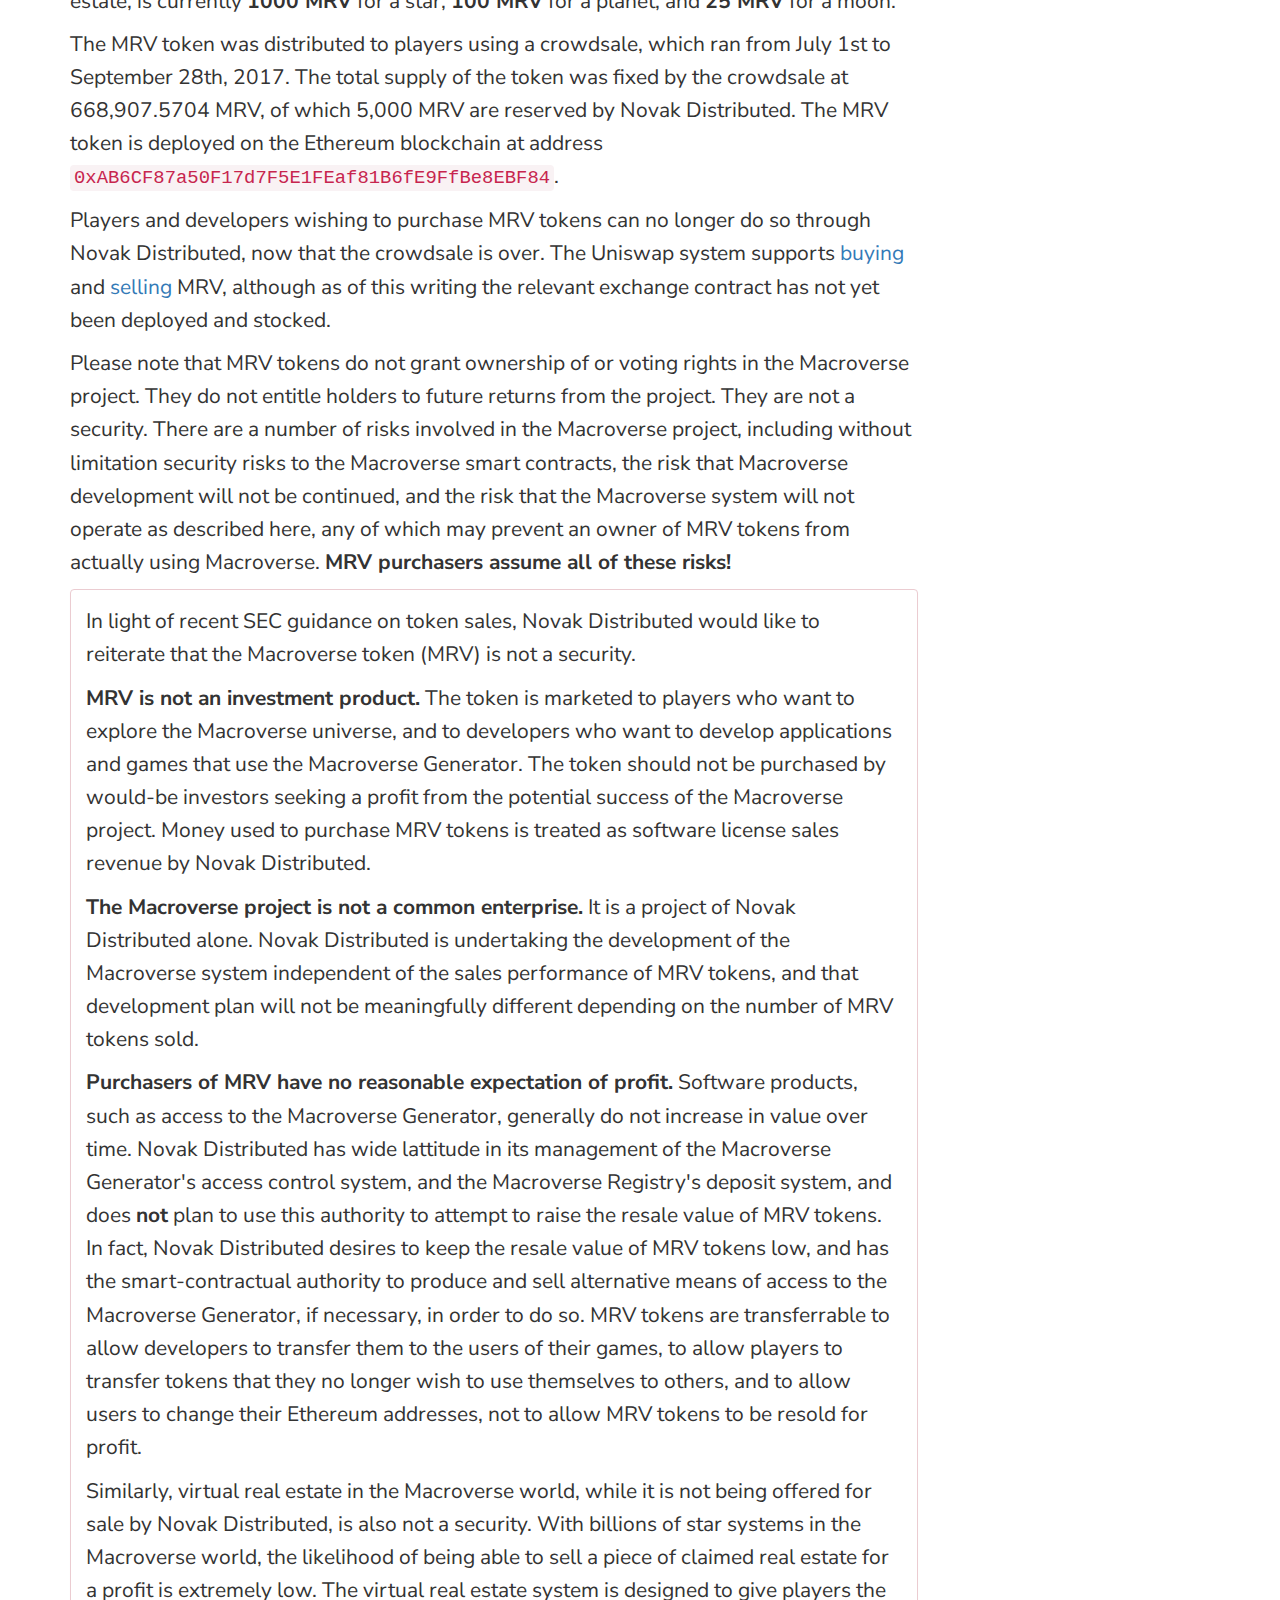
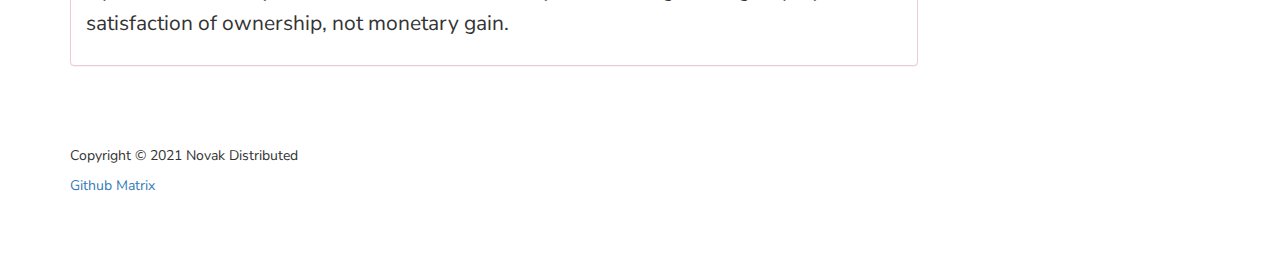
==== commit ea6ef1db: "Cut unused social links" ====
--- a/index.html
+++ b/index.html
@@ -100,11 +100,6 @@
                             <span class="fa fa-comments-o" aria-hidden="true"></span>
                             Chat on Matrix
                         </a>
-                    
-                        <a class="btn btn-primary btn-lg" href="https://twitter.com/MacroverseMRV" target="_blank">
-                            <span class="fa fa-twitter" aria-hidden="true"></span>
-                            Follow on Twitter
-                        </a>
                     </div>
                 </div>
             </div>
@@ -243,7 +238,7 @@
                     </div>
                     <div class="col-md-8">
                         <p>
-                            In the <strong>Ng</strong> phase, the final development phase currently planned, planetary surface phenomena, including terrain, climate, and weather, would be added to the Macroverse world. Players would be able to explore the surfaces of planets and moons, characterize their atmospheres, biomes, and and environments, and claim plots of land.
+                            In the <strong>Ng</strong> phase, the final development phase defined, planetary surface phenomena, including terrain, climate, and weather, would be added to the Macroverse world. Players would be able to explore the surfaces of planets and moons, characterize their atmospheres, biomes, and and environments, and claim plots of land.
                         </p>
                         <p>
                             <strong>Note that, due to limited user interest, the Ng phase of the Macroverse world is not currently under development.</strong> Development may or may not be resumed in the future.
@@ -340,11 +335,8 @@
                 <div class="col-lg-12">
                     <p>Copyright &copy; 2021 Novak Distributed</p>
                     <p>
-                        <a href="https://twitter.com/MacroverseMRV">Twitter</a>
                         <a href="https://github.com/NovakDistributed/macroverse">Github</a>
                         <a href="https://matrix.to/#/#macroverse:matrix.org">Matrix</a>
-                        <a href="https://dapps.ethercasts.com/dapp/macroverse">State of the Dapps</a>
-                        <a href="https://www.linkedin.com/in/adam-novak-607177133/">LinkedIn</a>
                     </p>
                 </div>
             </div>
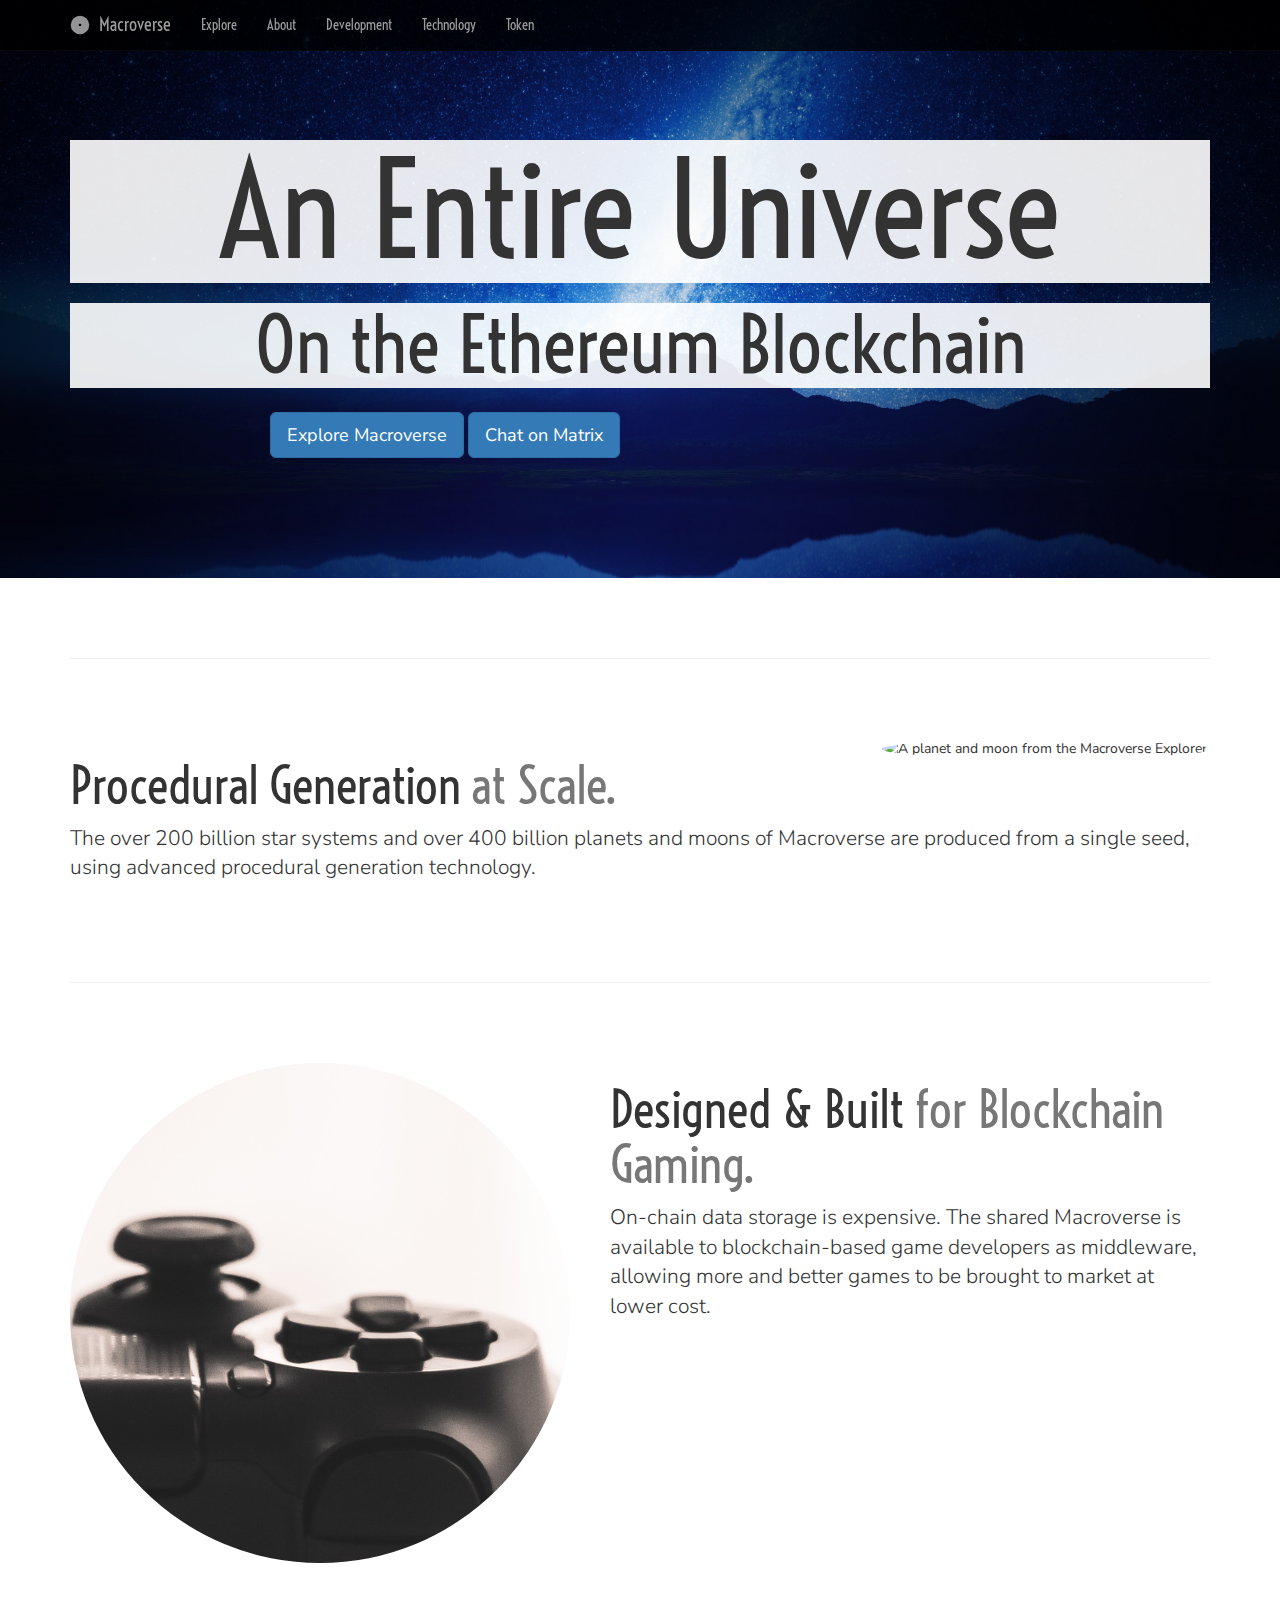
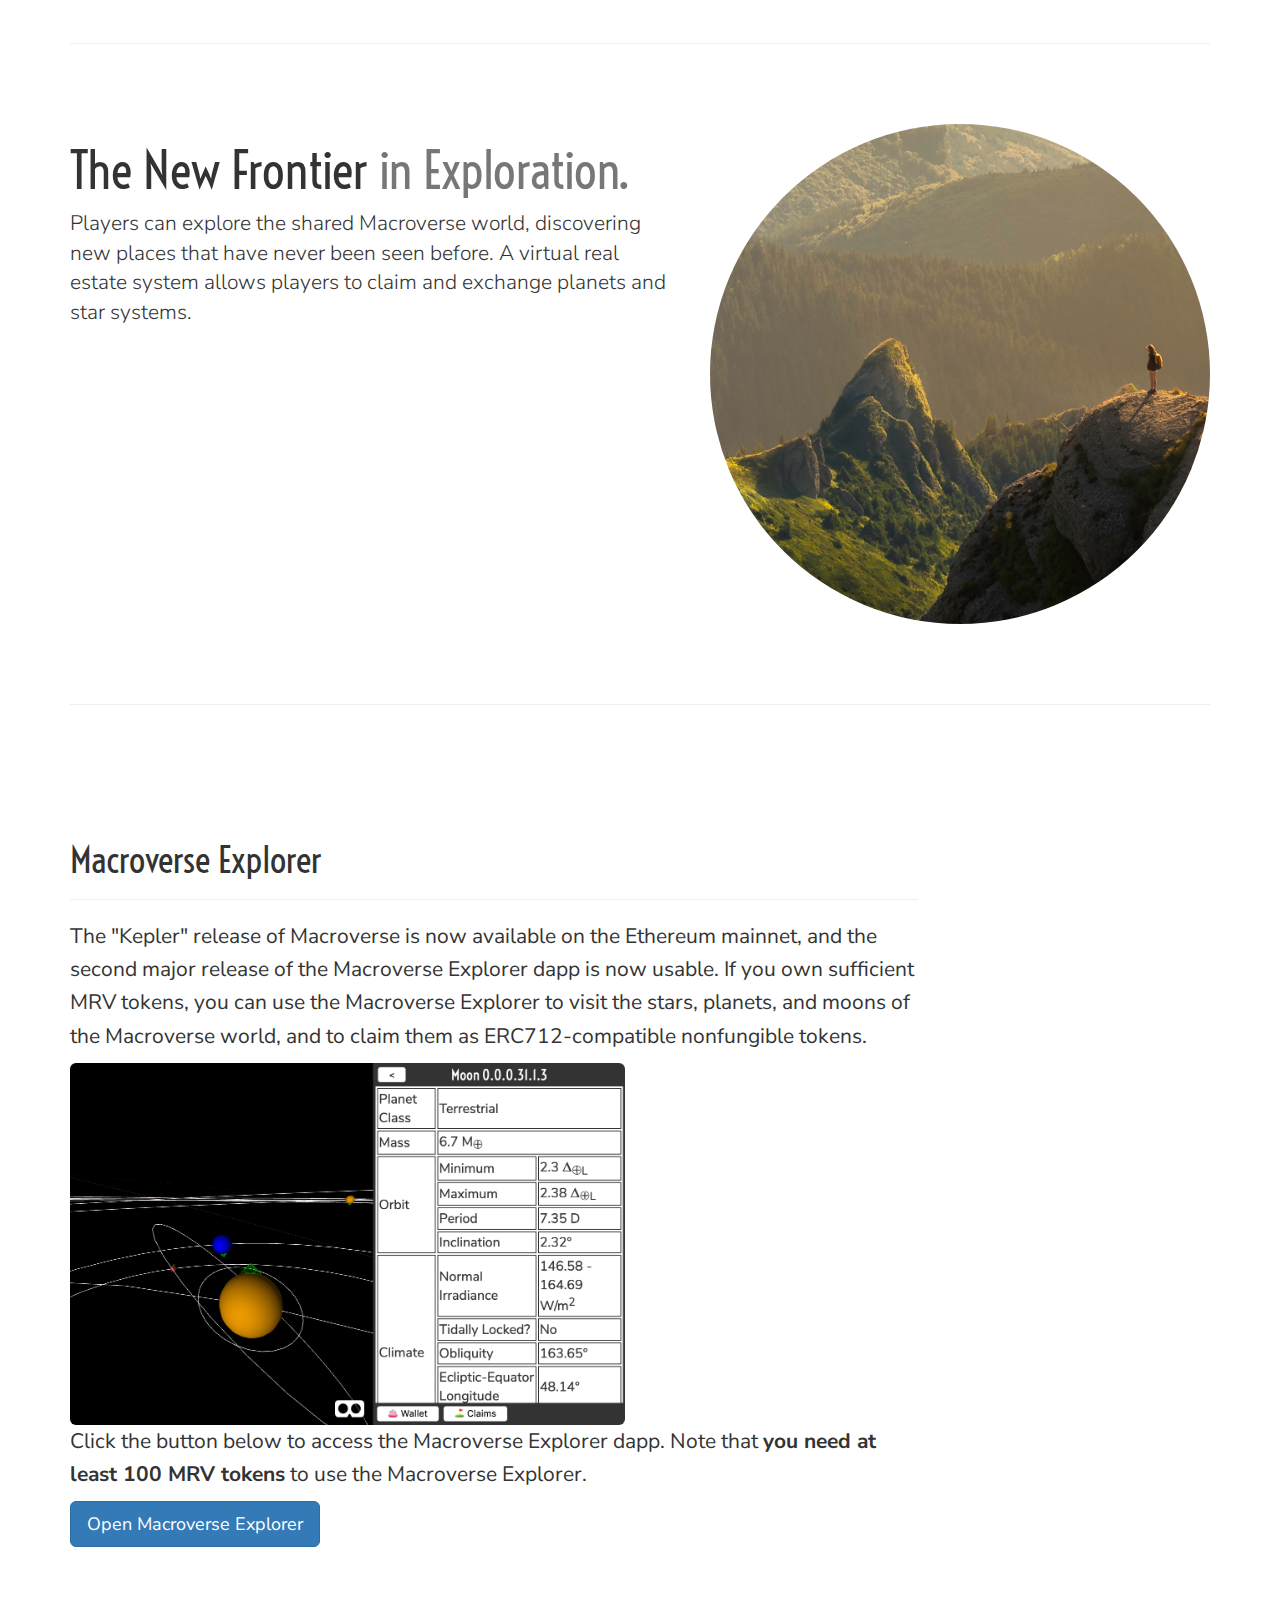
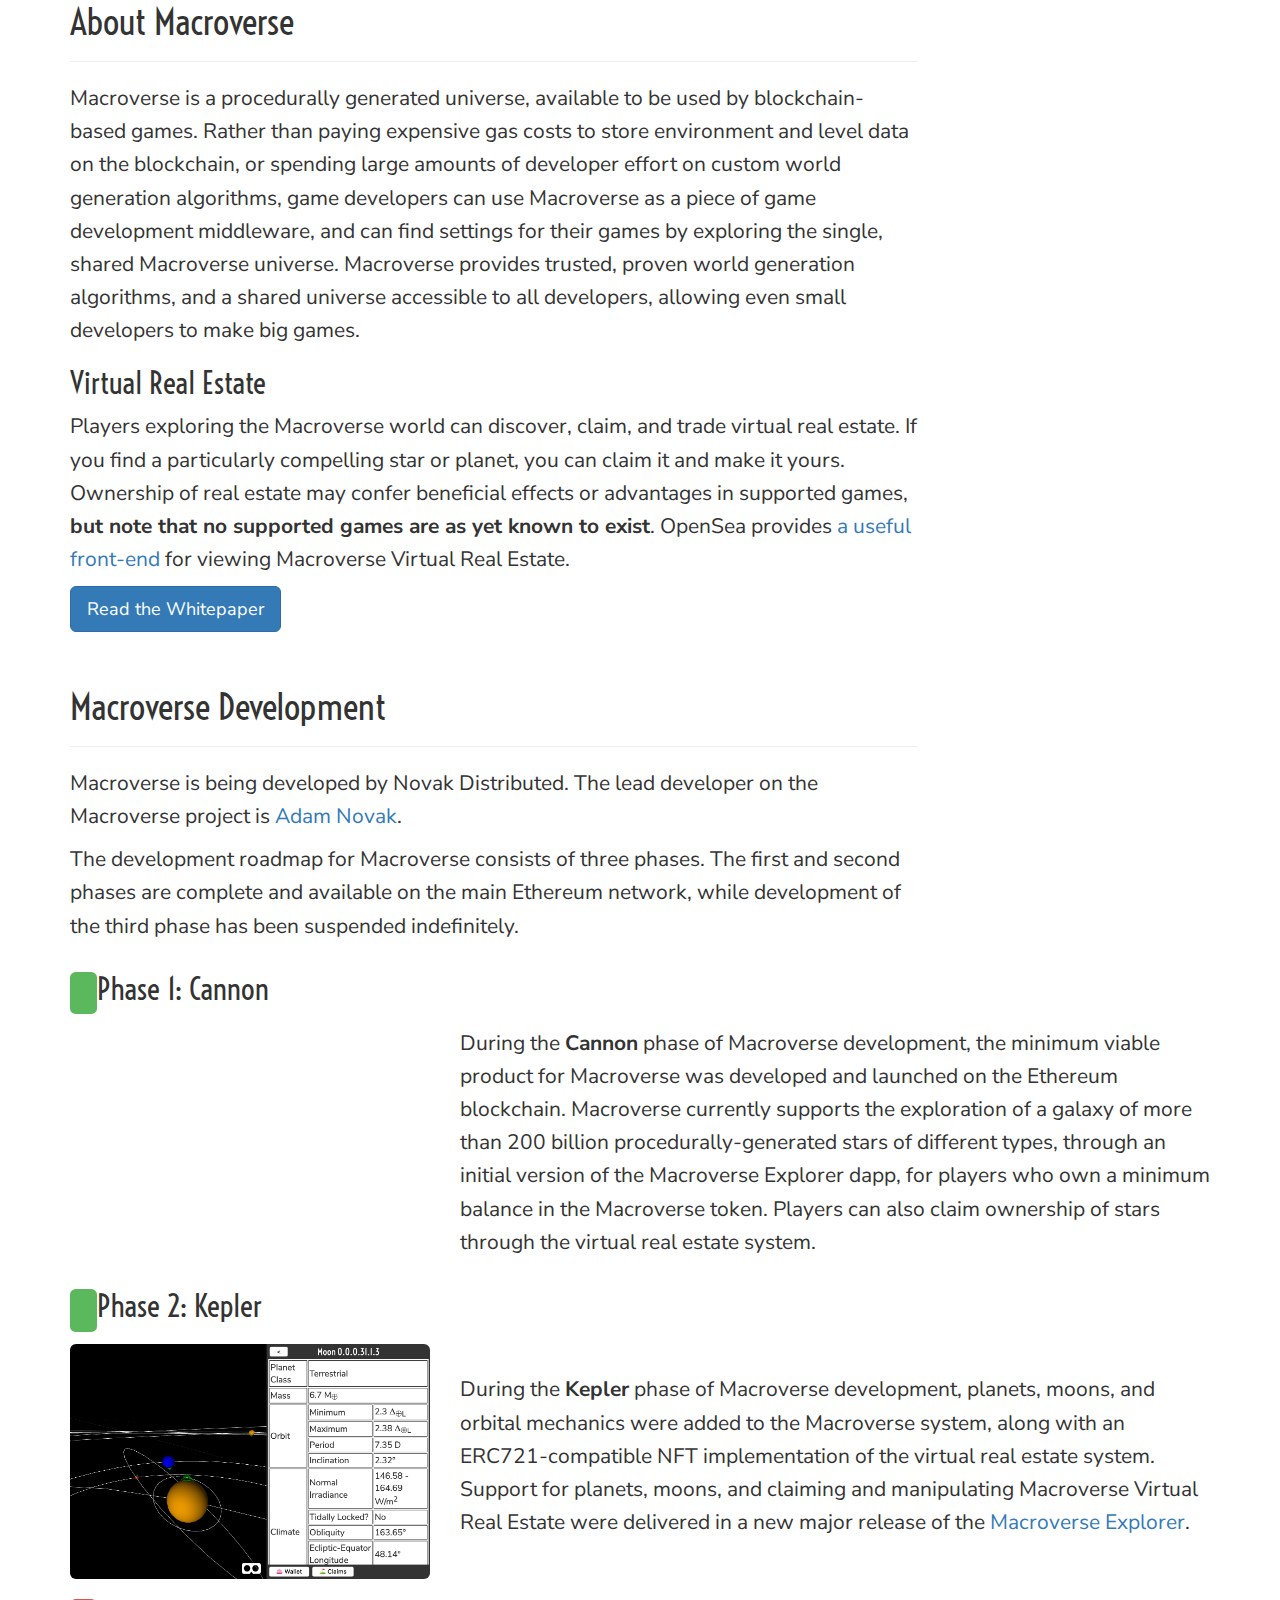
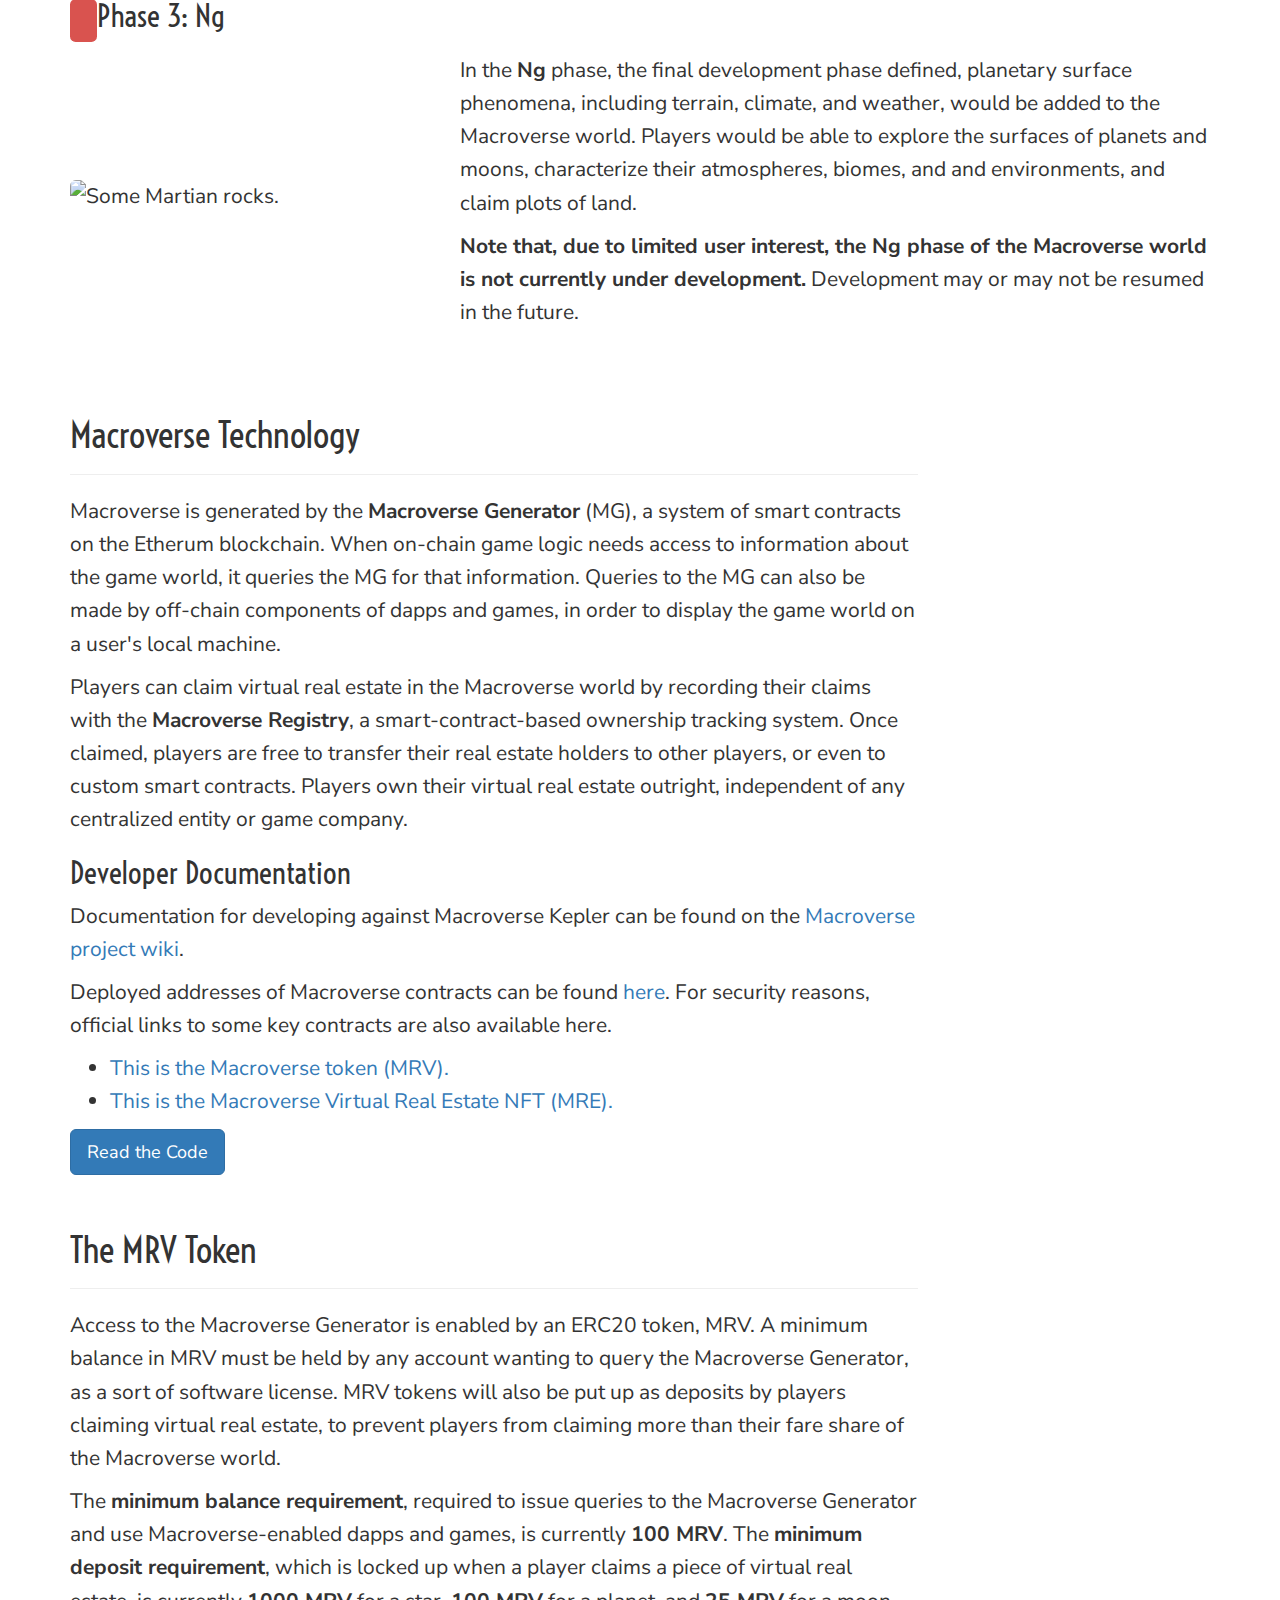
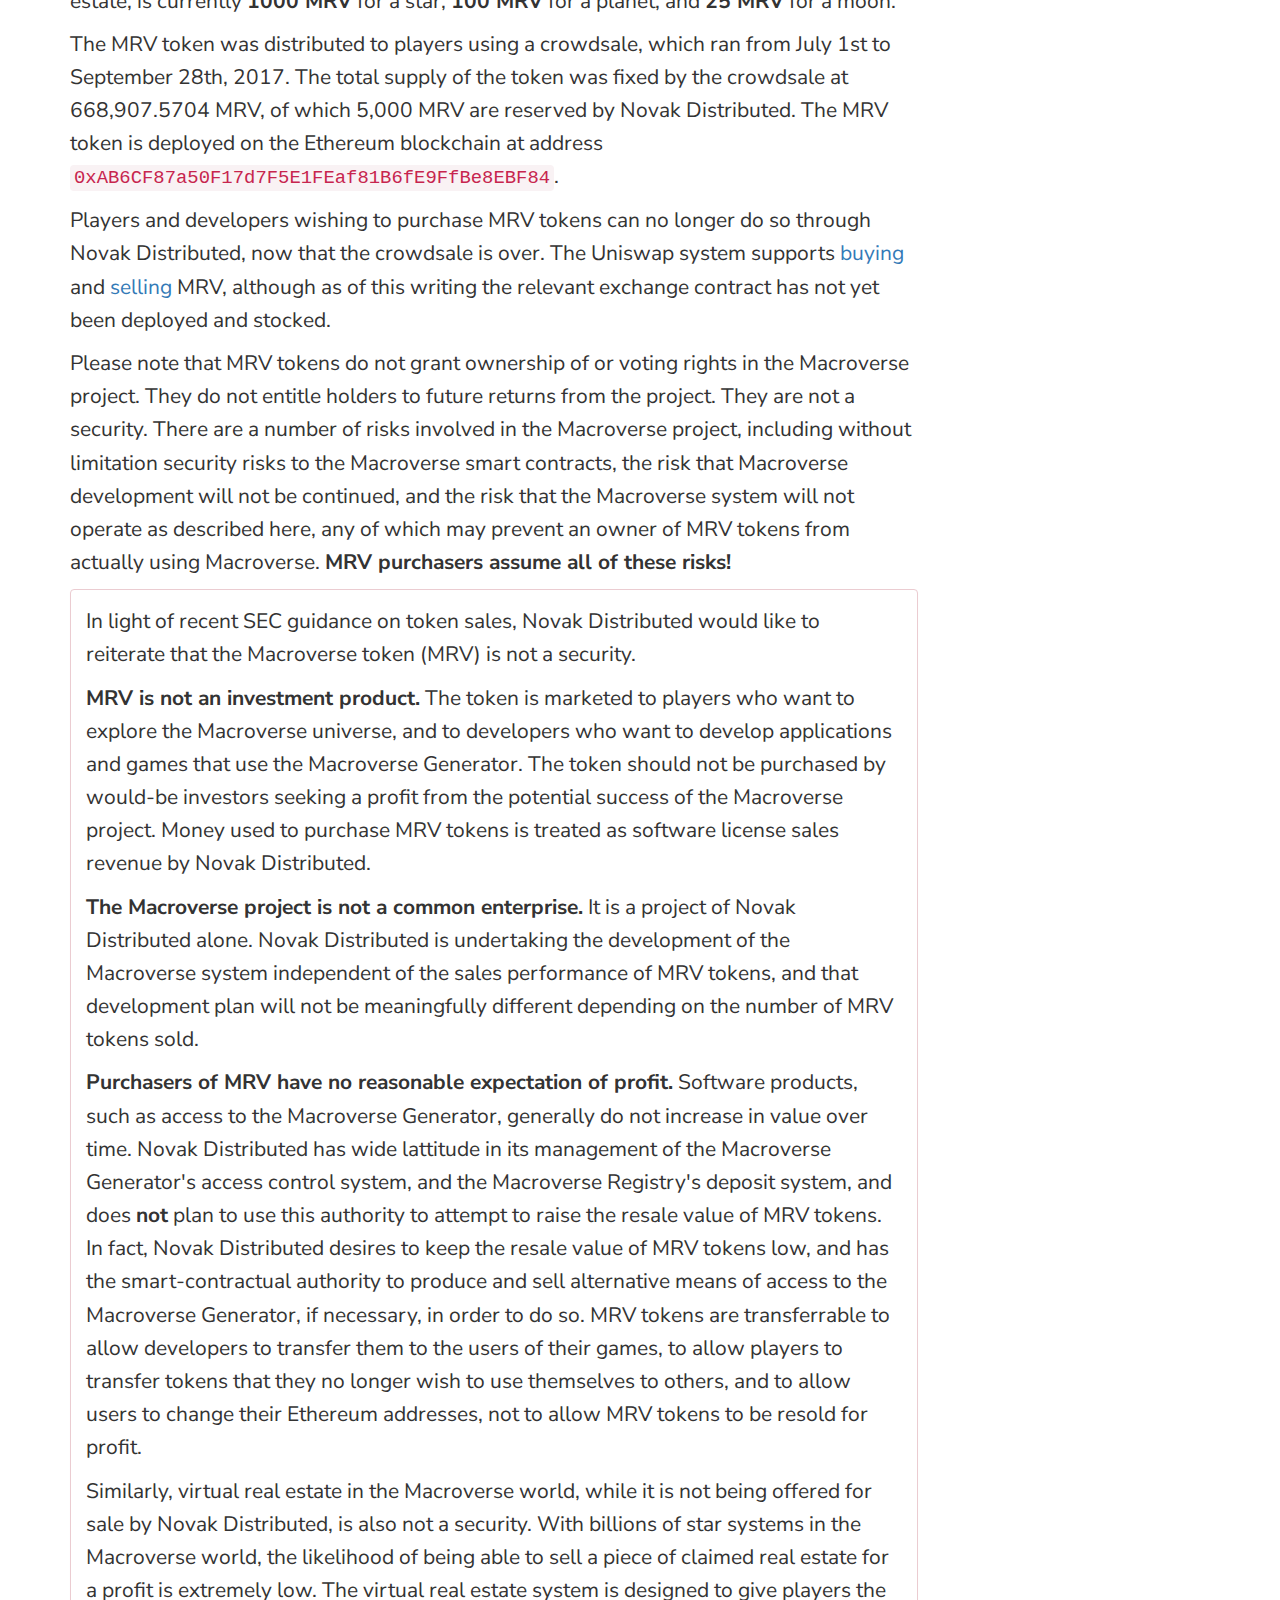
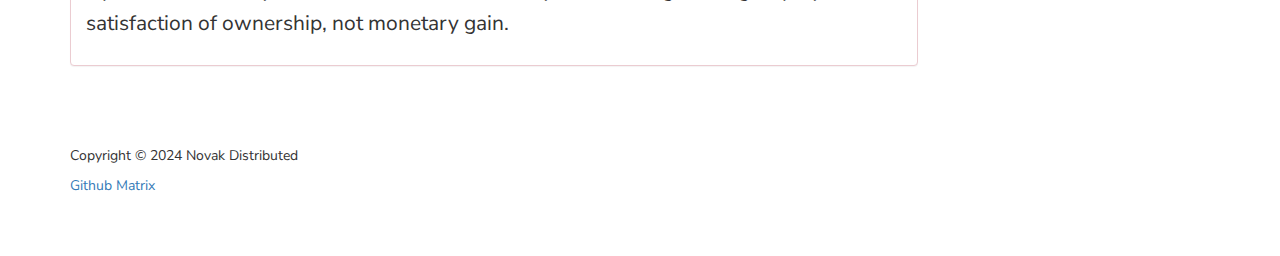
==== commit a7ddbc7d: "Bump year" ====
--- a/index.html
+++ b/index.html
@@ -333,7 +333,7 @@
             </div>
             <div class="row">
                 <div class="col-lg-12">
-                    <p>Copyright &copy; 2021 Novak Distributed</p>
+                    <p>Copyright &copy; 2024 Novak Distributed</p>
                     <p>
                         <a href="https://github.com/NovakDistributed/macroverse">Github</a>
                         <a href="https://matrix.to/#/#macroverse:matrix.org">Matrix</a>
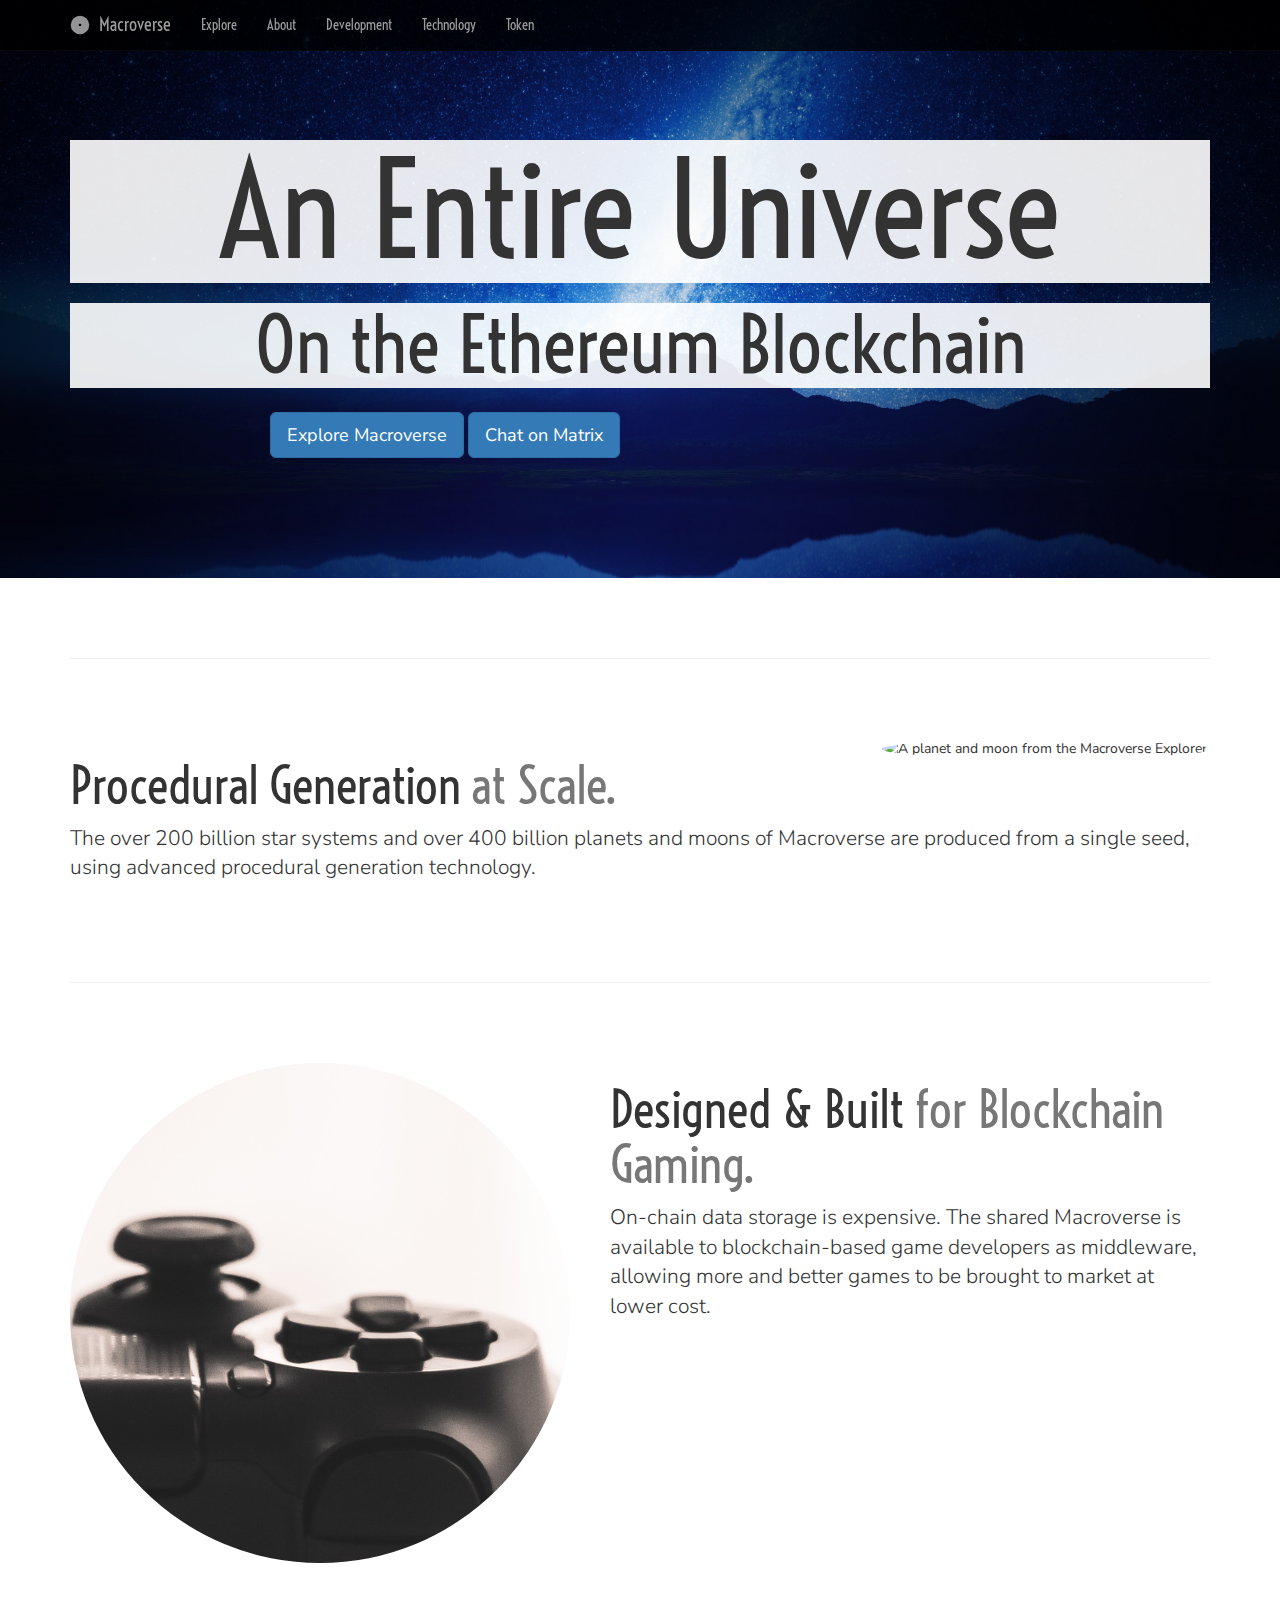
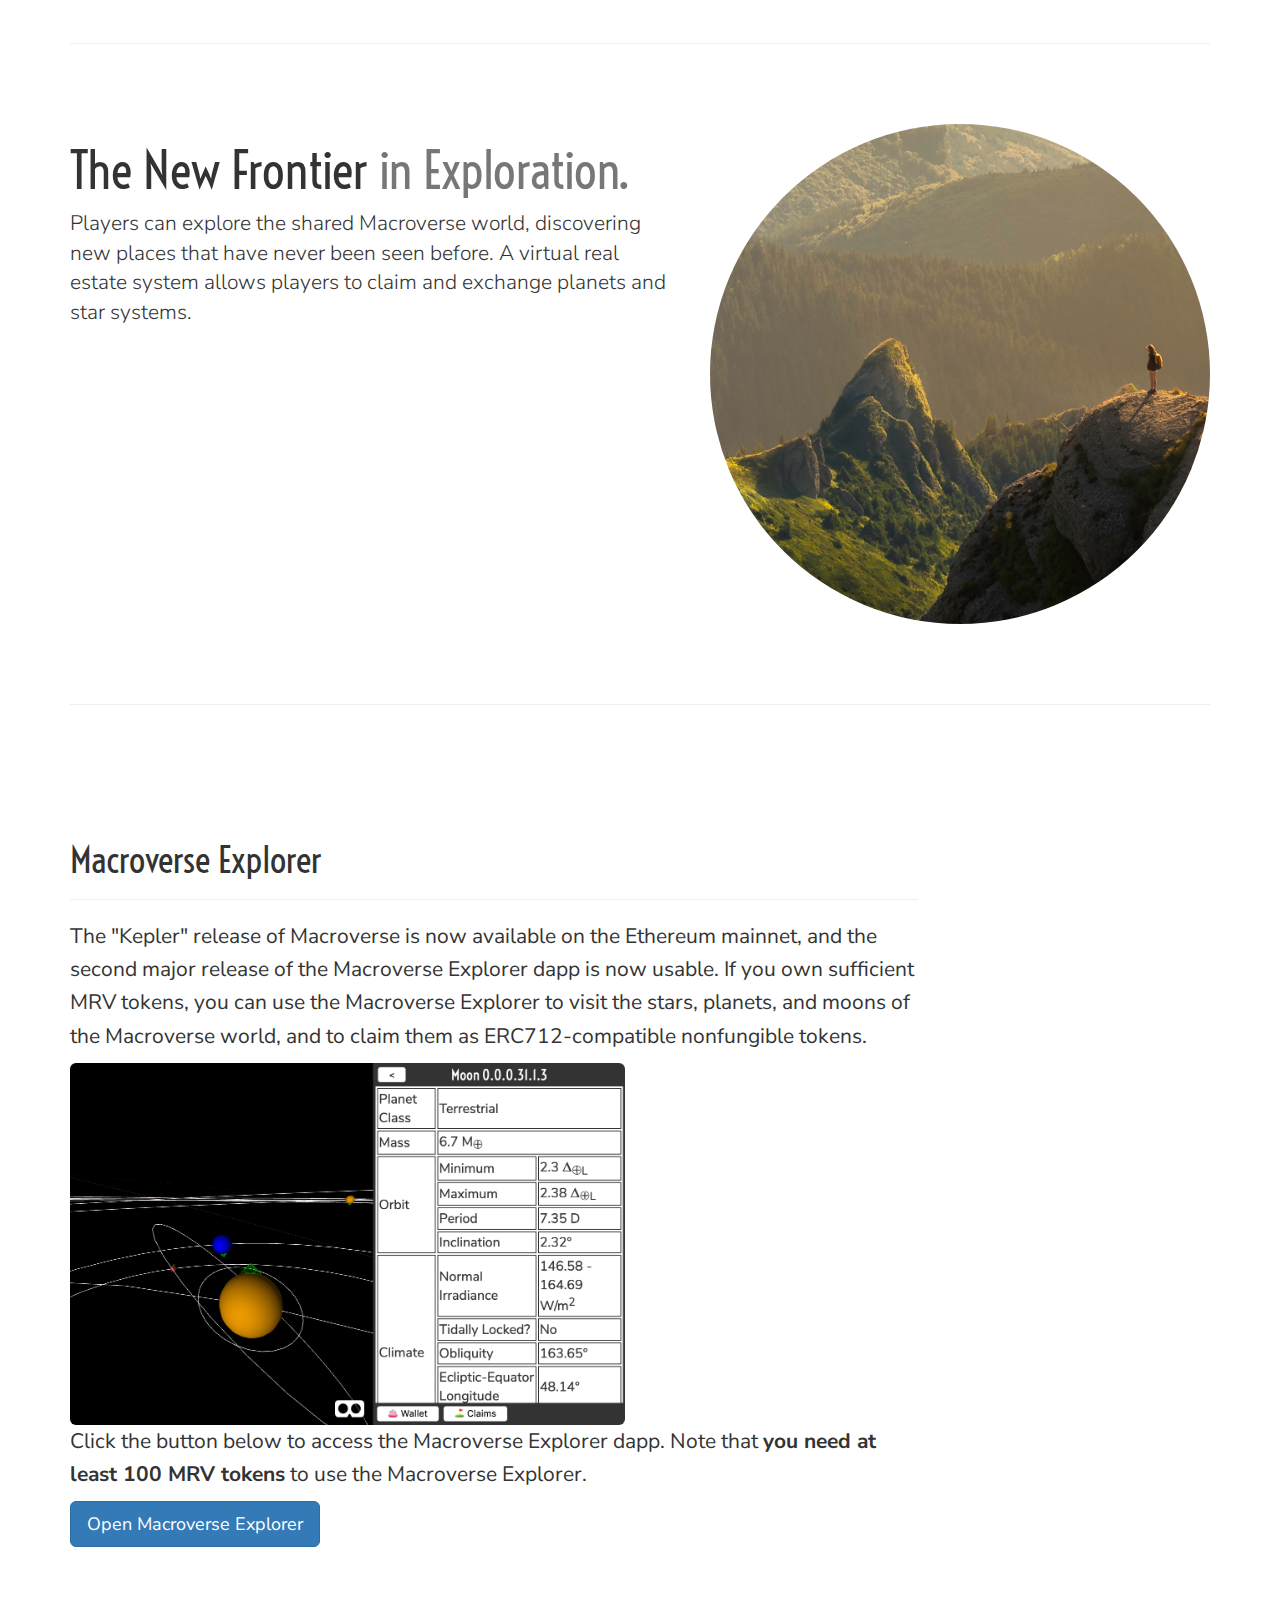
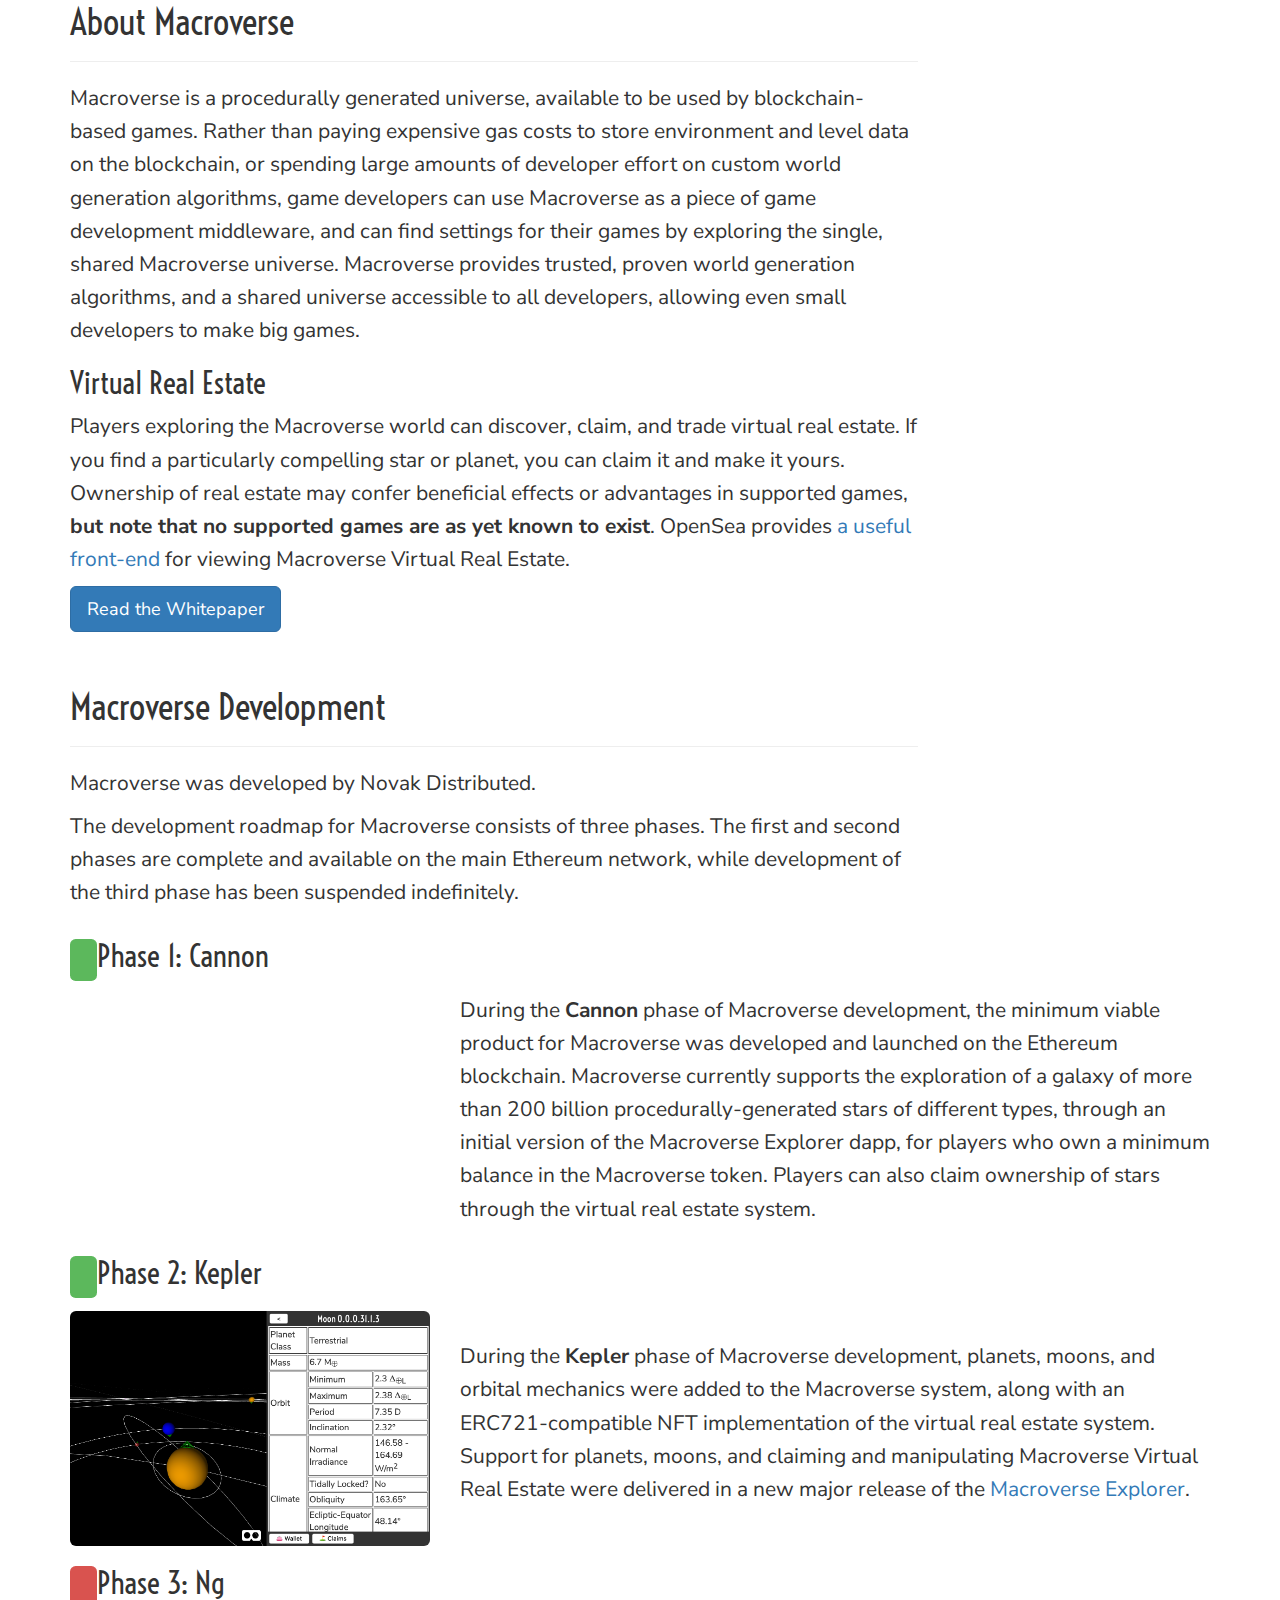
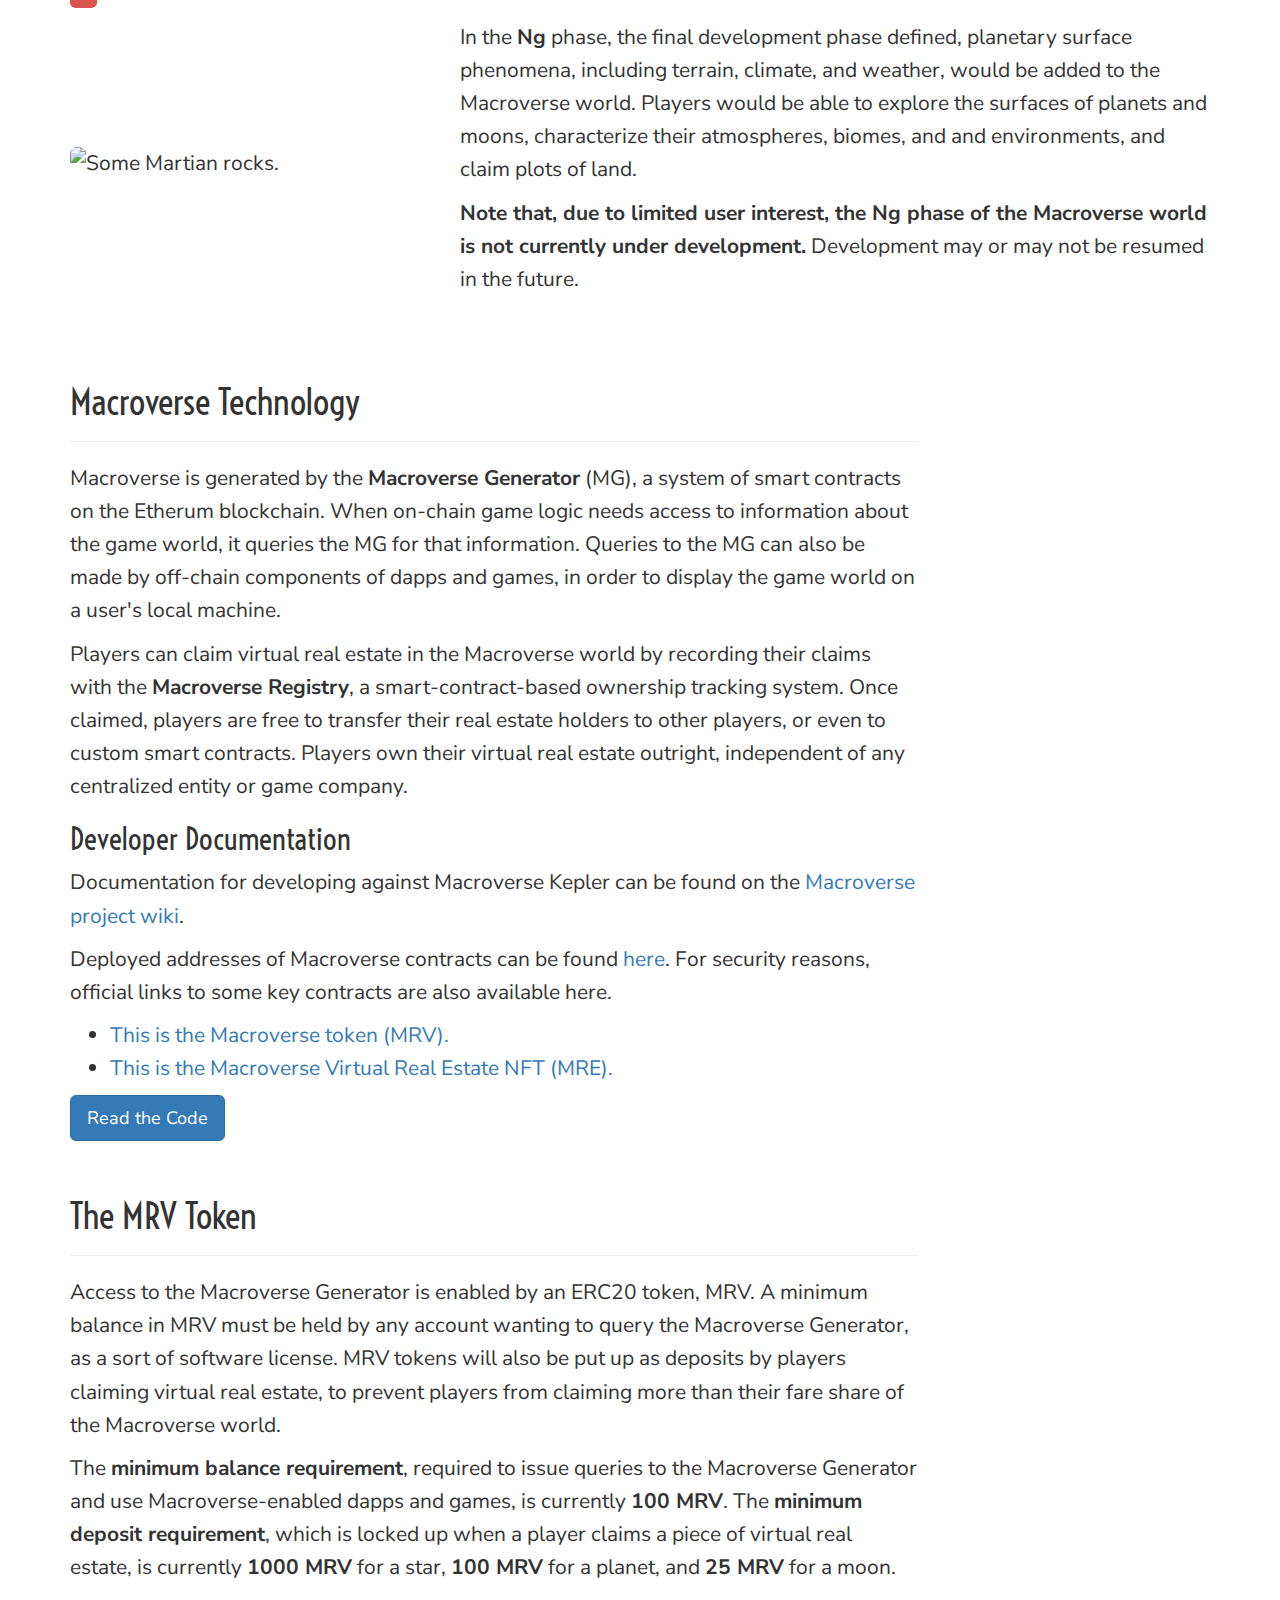
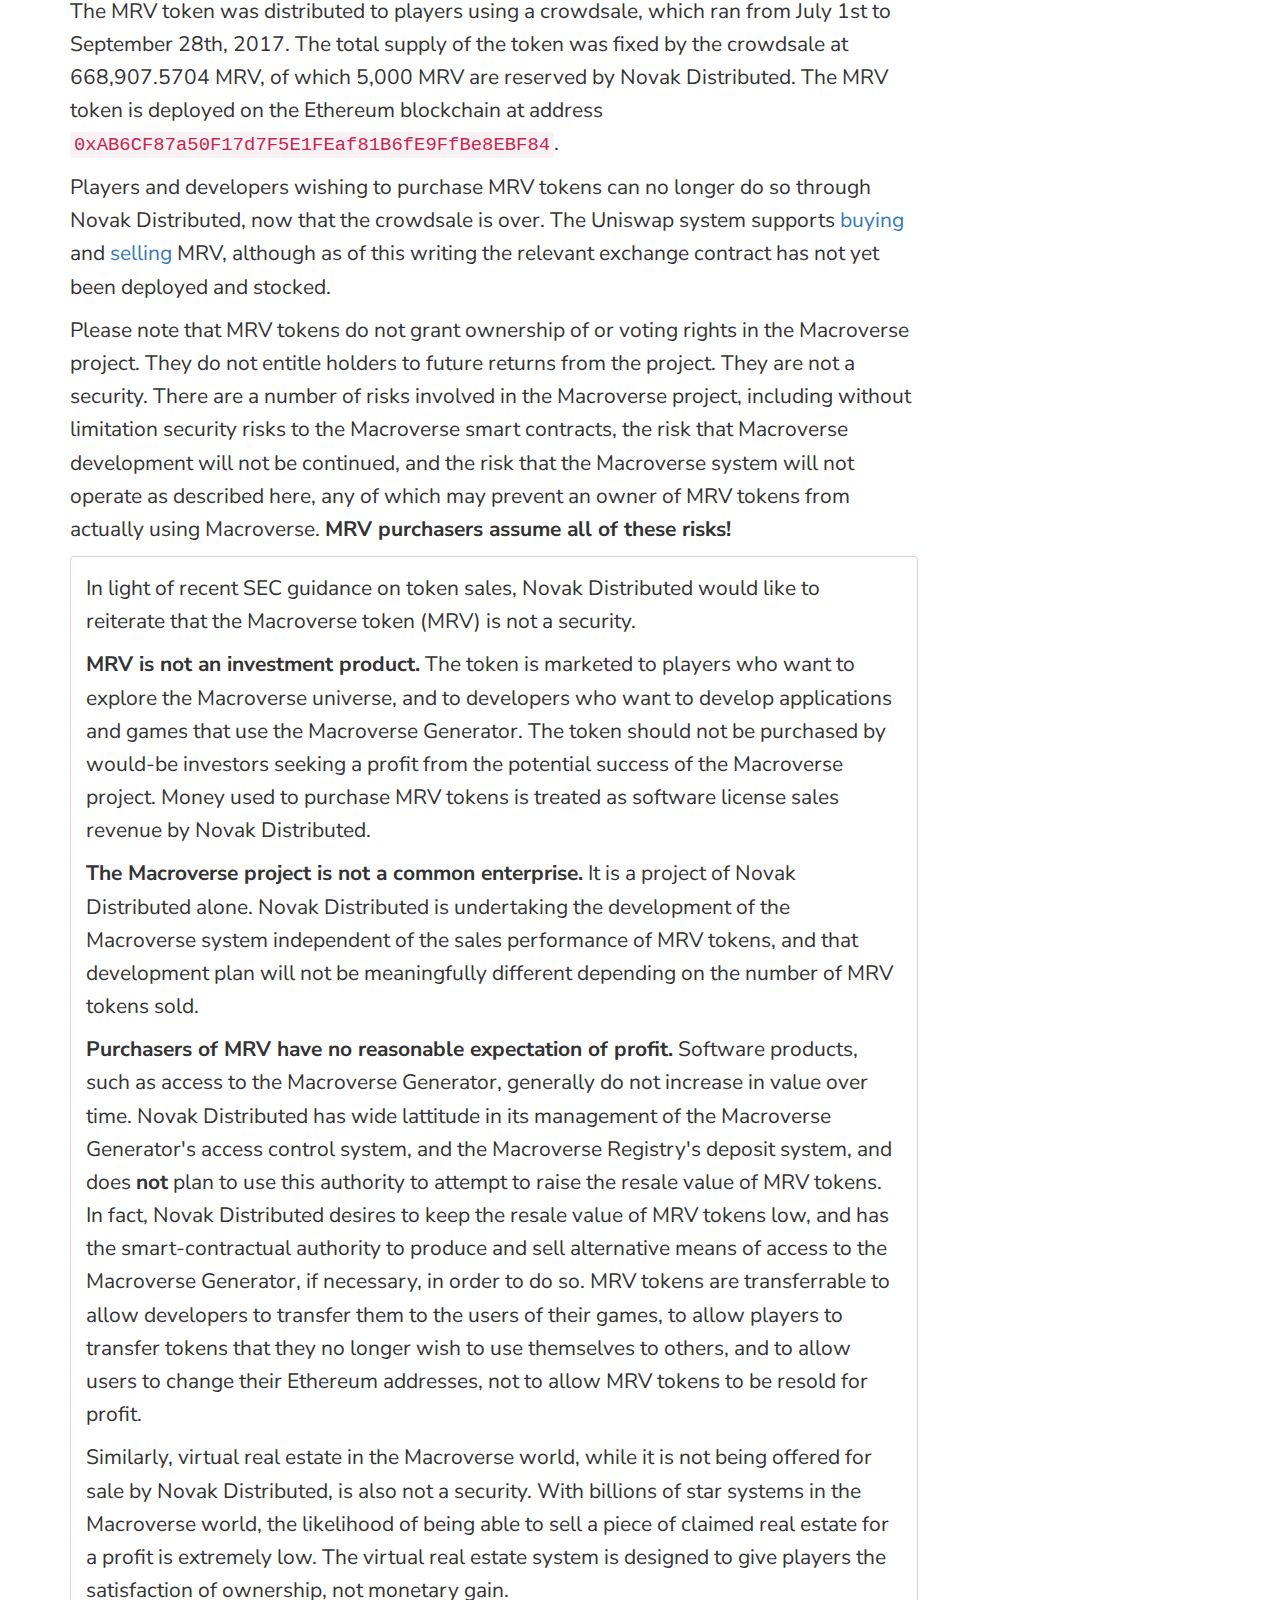
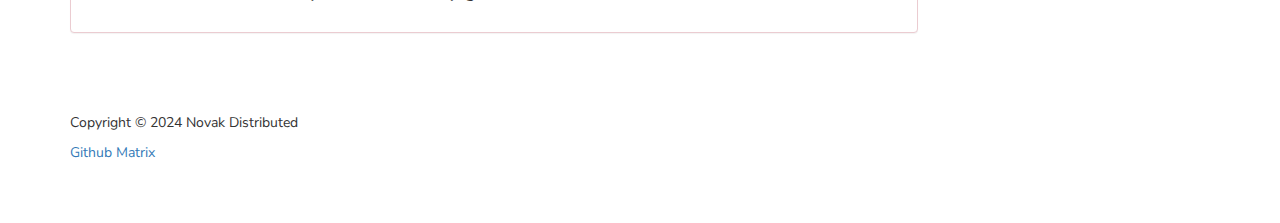
==== commit c4be058c: "More past tense" ====
--- a/index.html
+++ b/index.html
@@ -199,7 +199,7 @@
                     <h1 class="display-3">Macroverse Development</h1>
                 </div>
                 <p>
-                    Macroverse is being developed by Novak Distributed. The lead developer on the Macroverse project is <a href="https://www.linkedin.com/in/adam-novak-607177133/">Adam Novak</a>.
+                    Macroverse was developed by Novak Distributed.
                 </p>
                 <p>
                     The development roadmap for Macroverse consists of three phases. The first and second phases are complete and available on the main Ethereum network, while development of the third phase has been suspended indefinitely.
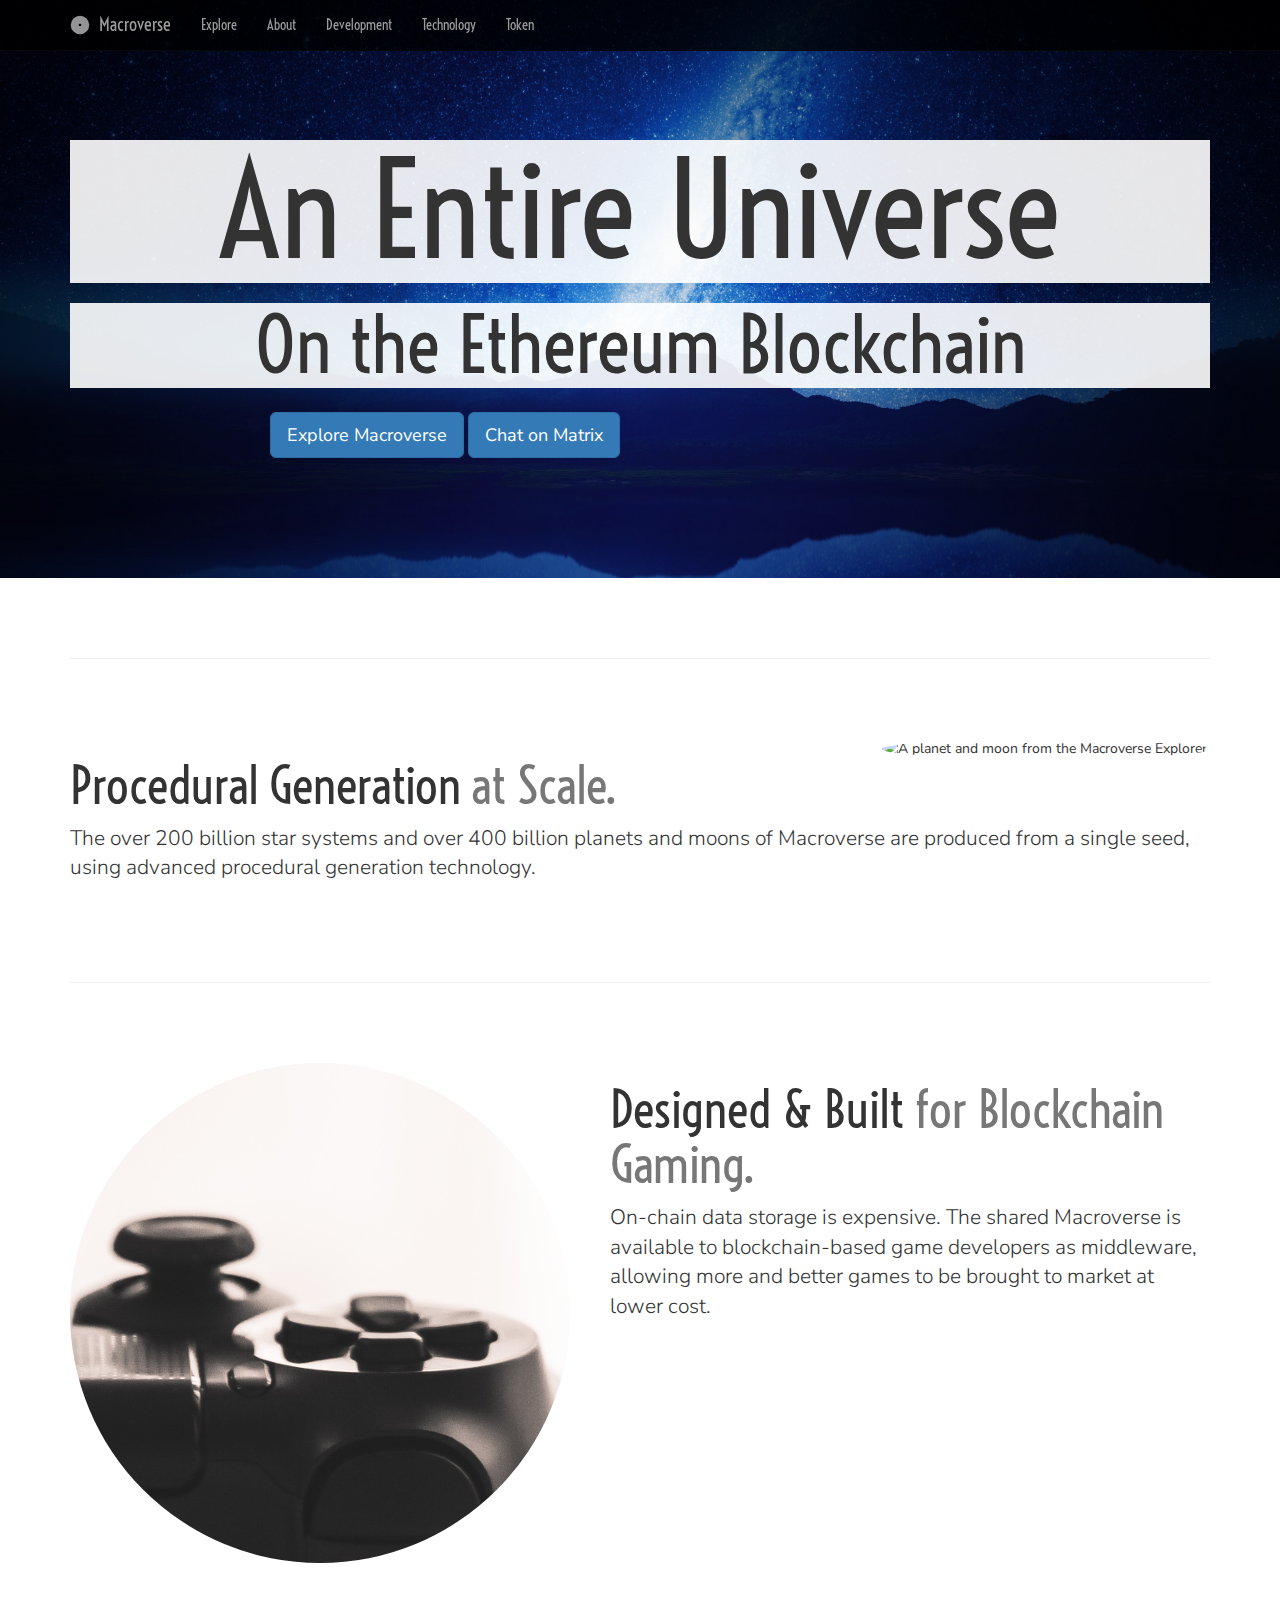
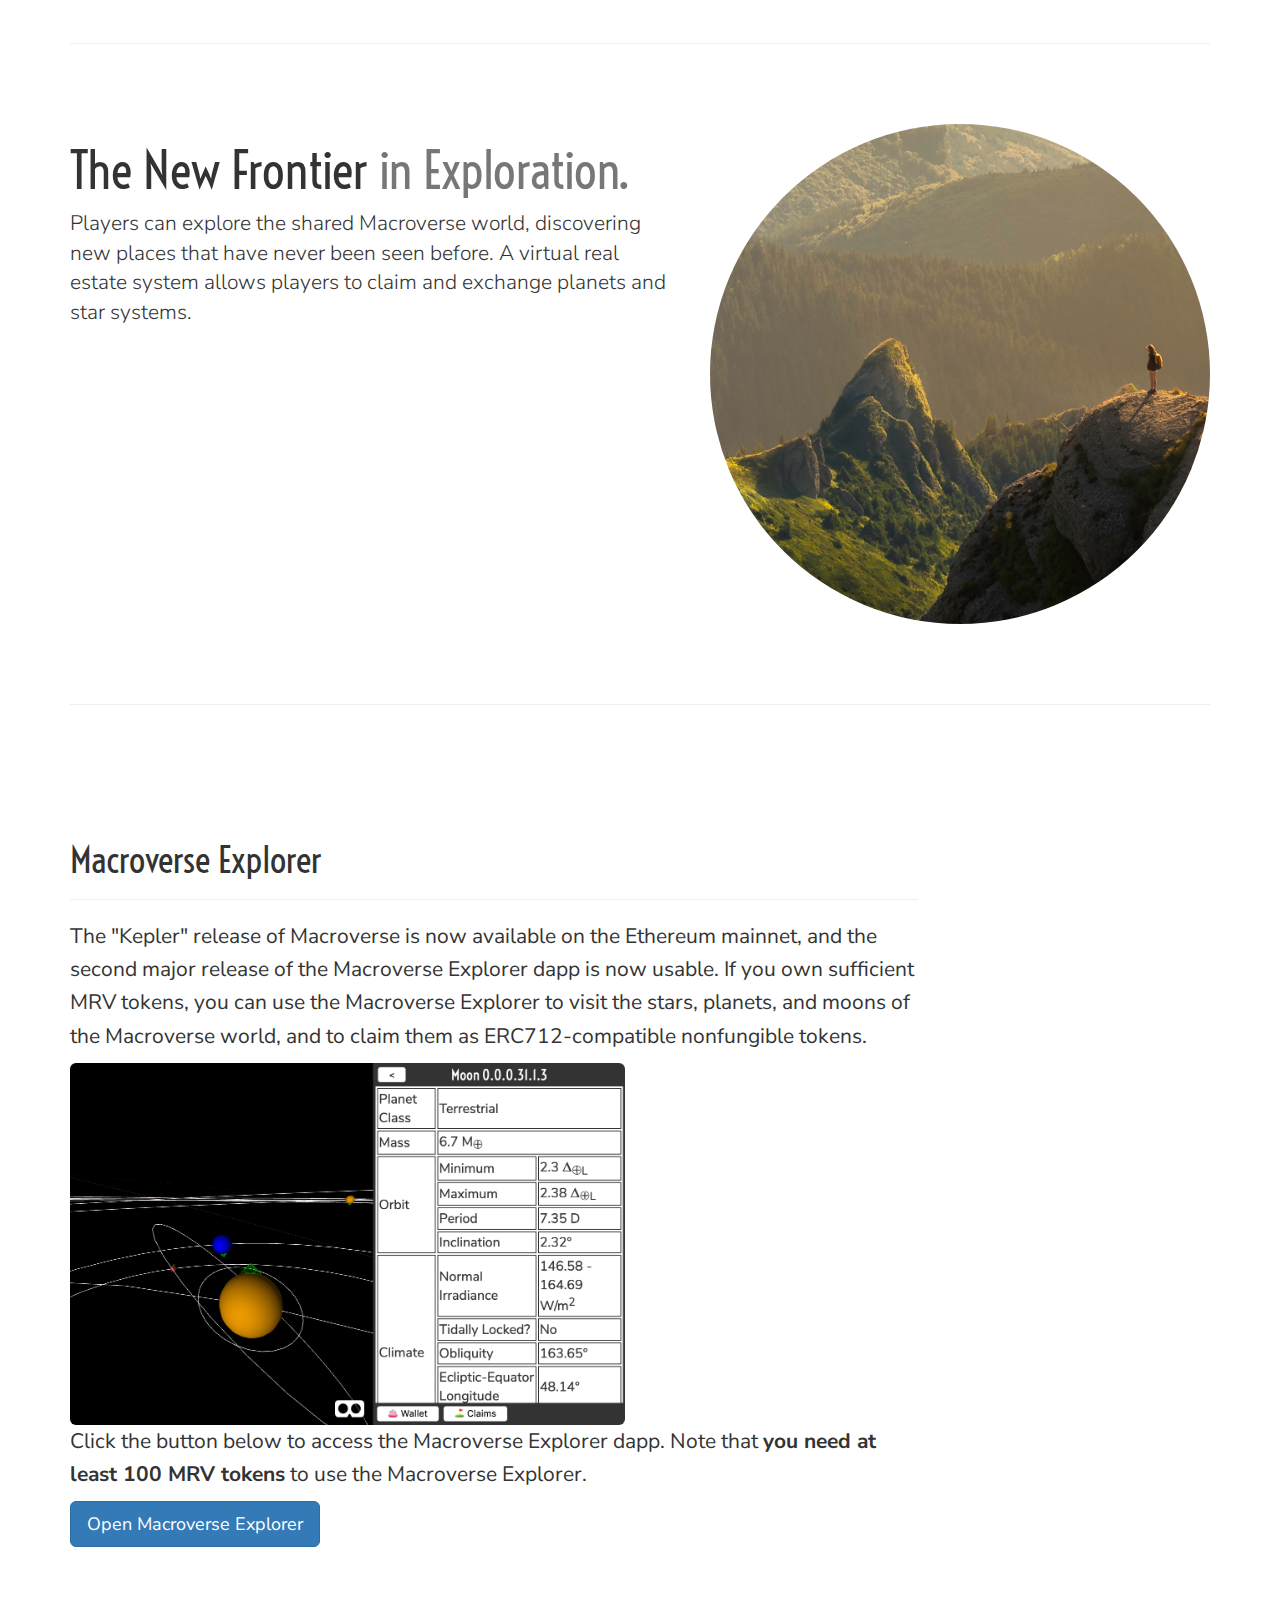
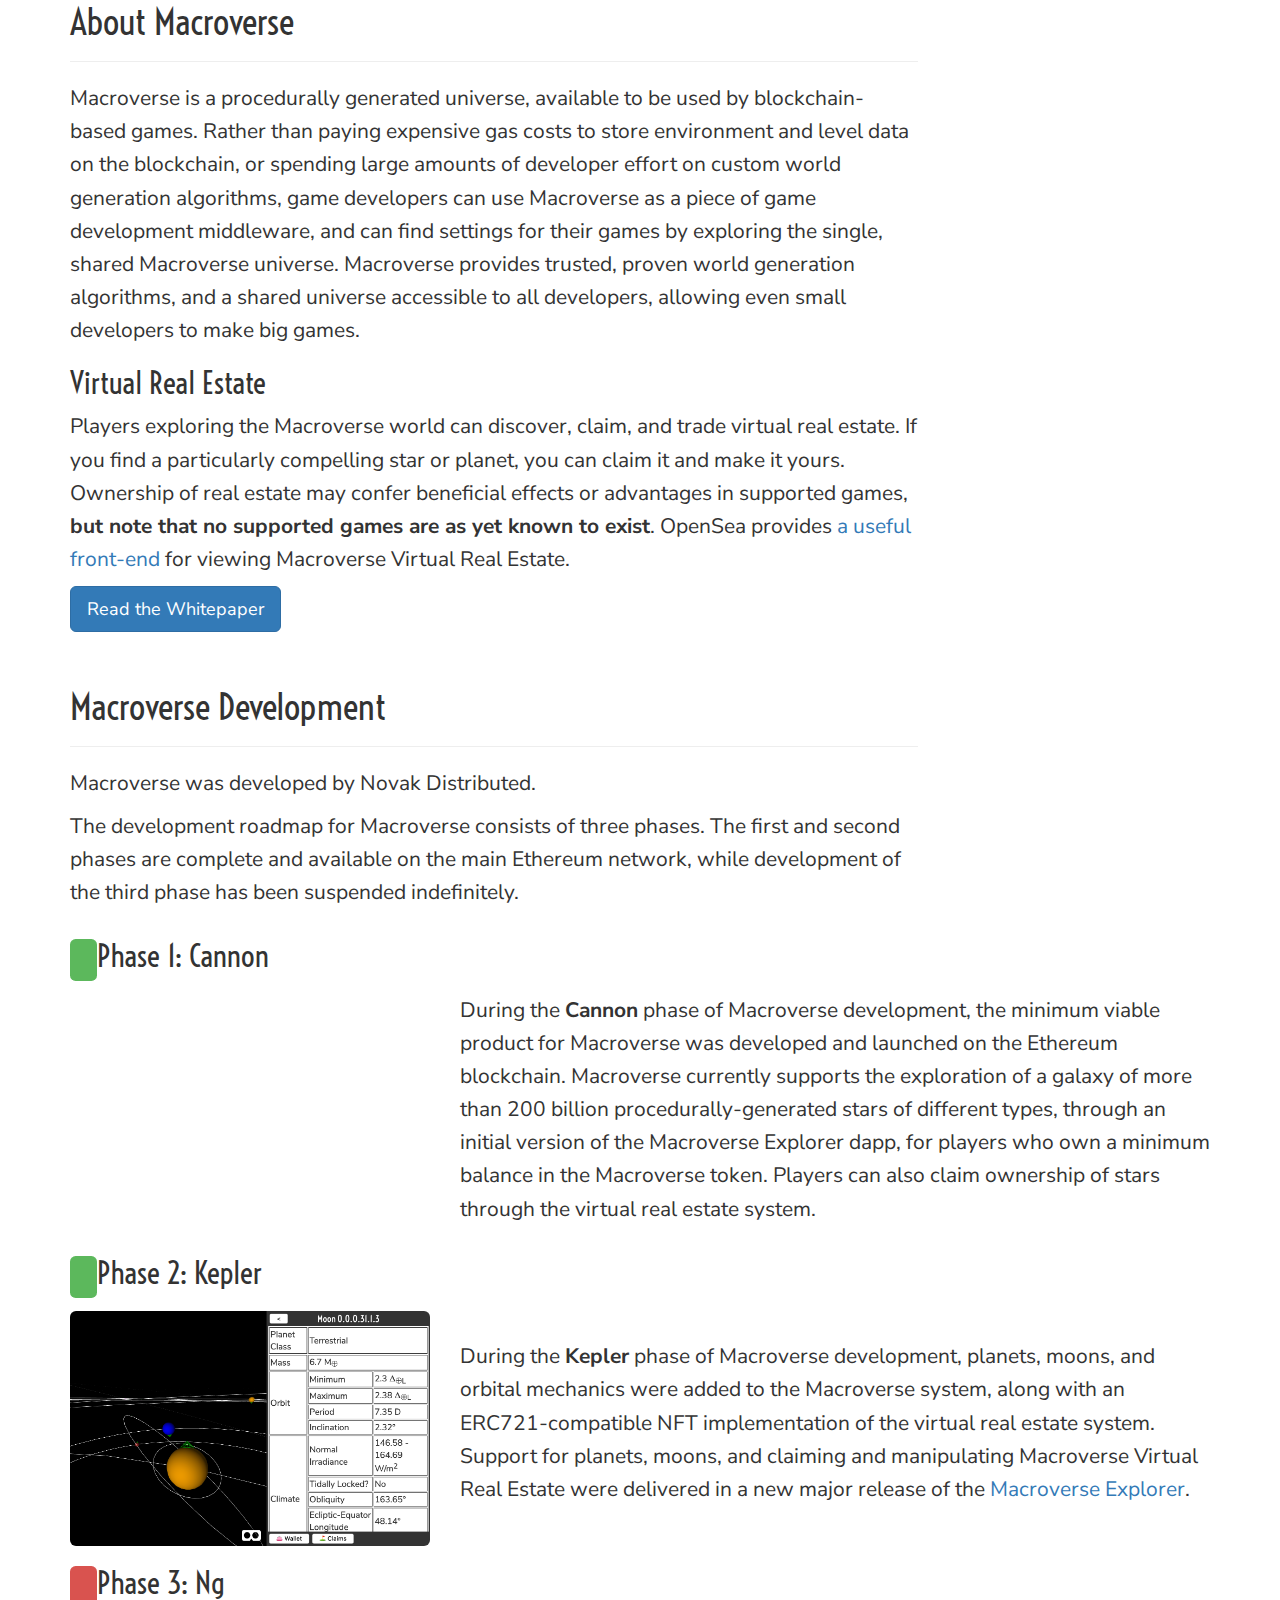
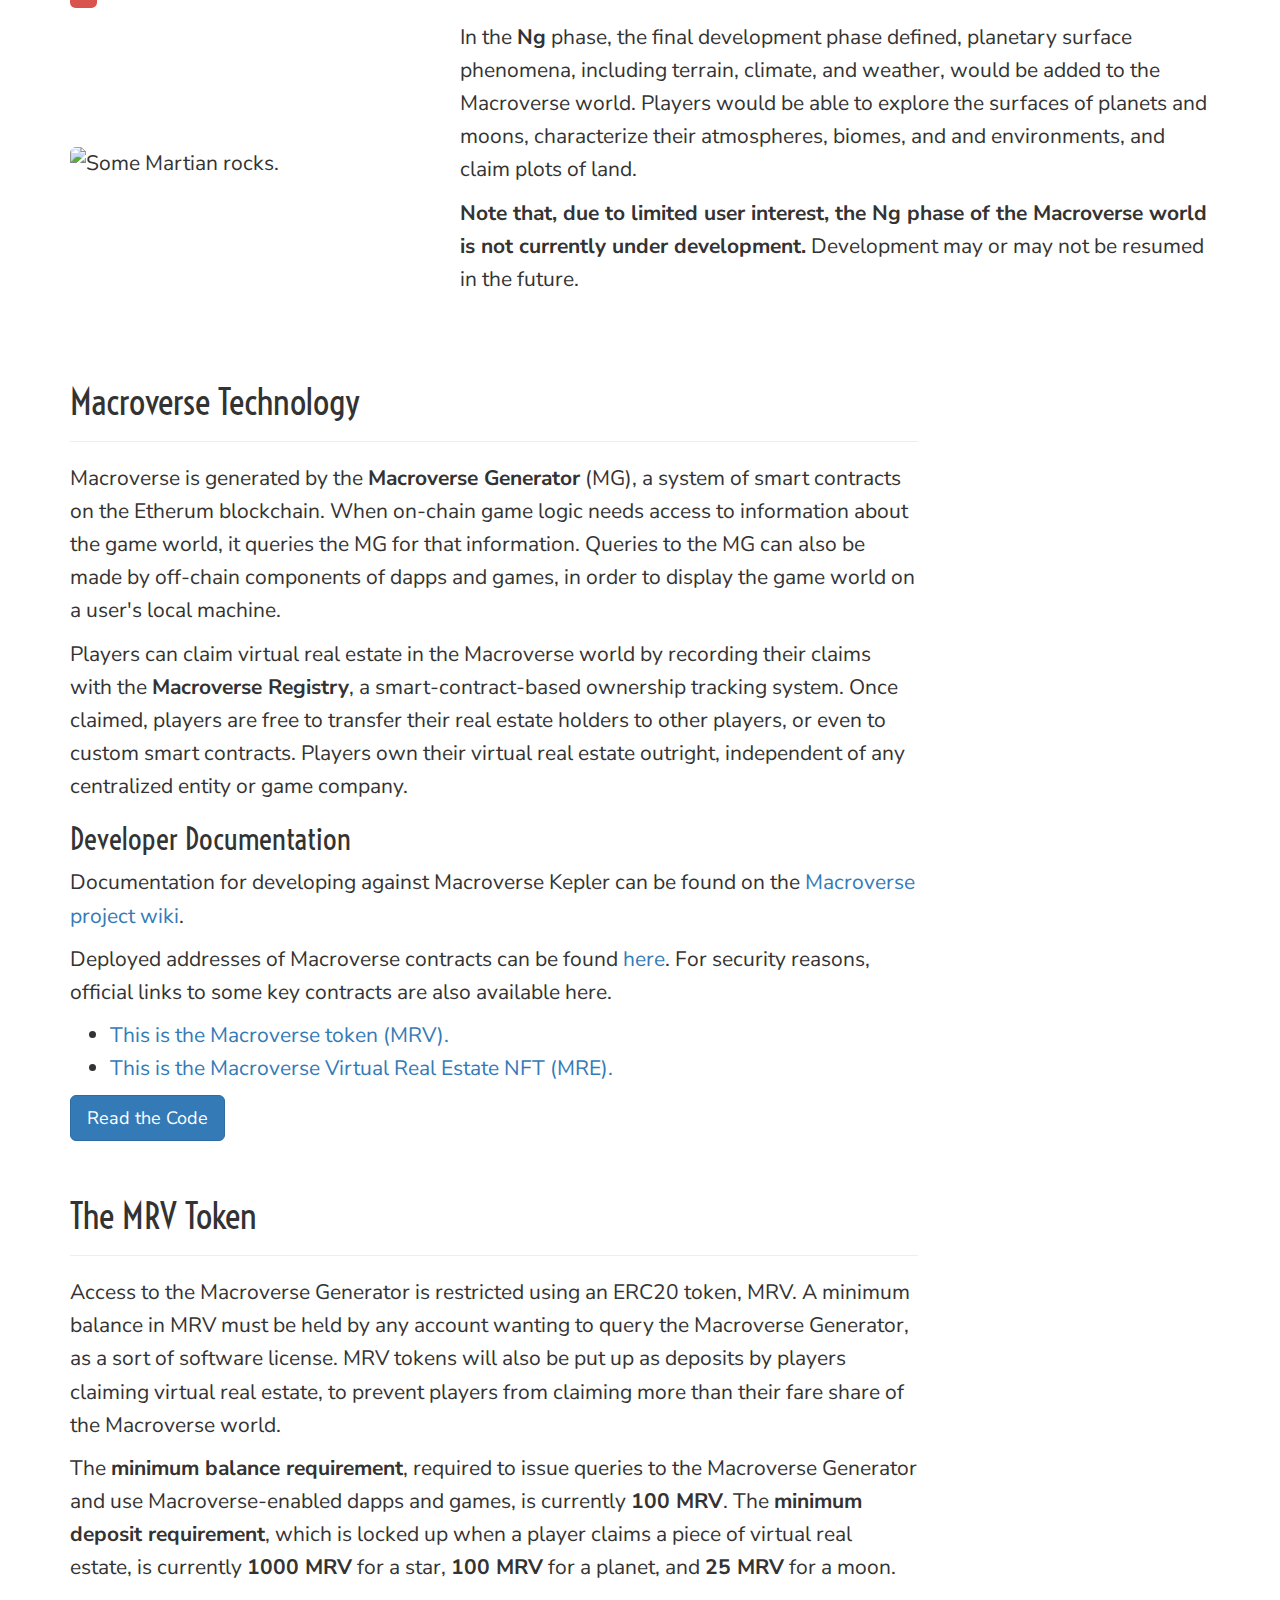
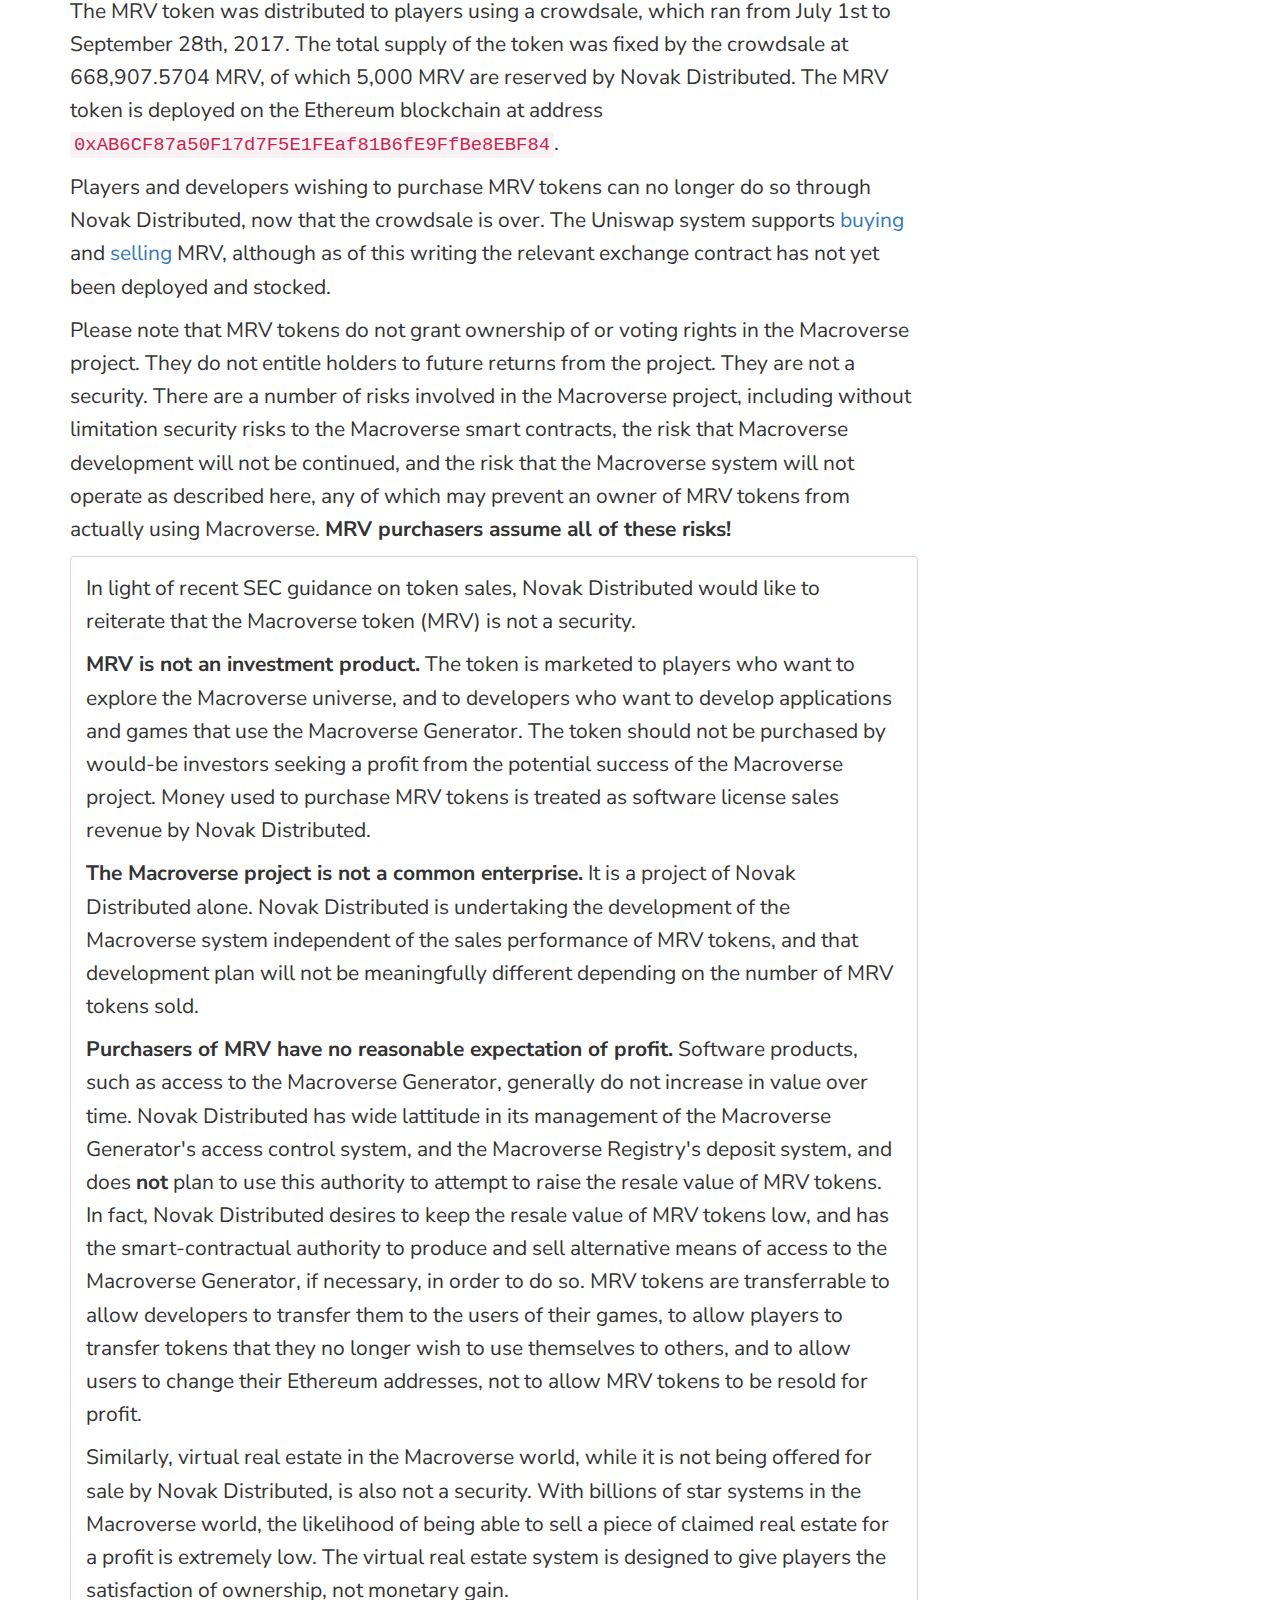
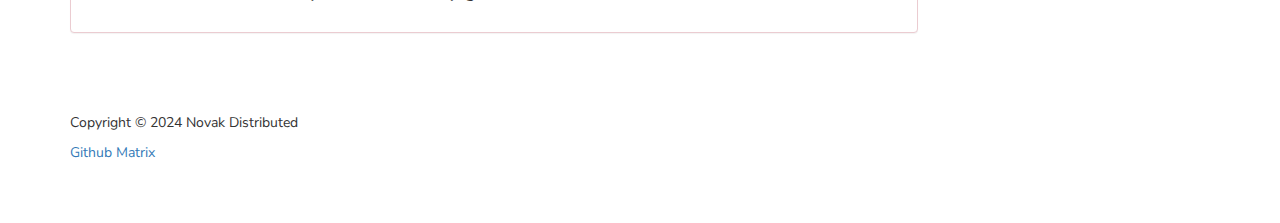
==== commit 70dc127e: "Describe access better" ====
--- a/index.html
+++ b/index.html
@@ -286,7 +286,7 @@
                     <h1 class="display-3">The MRV Token</h1>
                 </div>
                 <p>
-                    Access to the Macroverse Generator is enabled by an ERC20 token, MRV. A minimum balance in MRV must be held by any account wanting to query the Macroverse Generator, as a sort of software license. MRV tokens will also be put up as deposits by players claiming virtual real estate, to prevent players from claiming more than their fare share of the Macroverse world.
+                    Access to the Macroverse Generator is restricted using an ERC20 token, MRV. A minimum balance in MRV must be held by any account wanting to query the Macroverse Generator, as a sort of software license. MRV tokens will also be put up as deposits by players claiming virtual real estate, to prevent players from claiming more than their fare share of the Macroverse world.
                 </p>
                 <p>
                     The <b>minimum balance requirement</b>, required to issue queries to the Macroverse Generator and use Macroverse-enabled dapps and games, is currently <b>100 MRV</b>. The <b>minimum deposit requirement</b>, which is locked up when a player claims a piece of virtual real estate, is currently <b>1000 MRV</b> for a star, <b>100 MRV</b> for a planet, and <b>25 MRV</b> for a moon.
